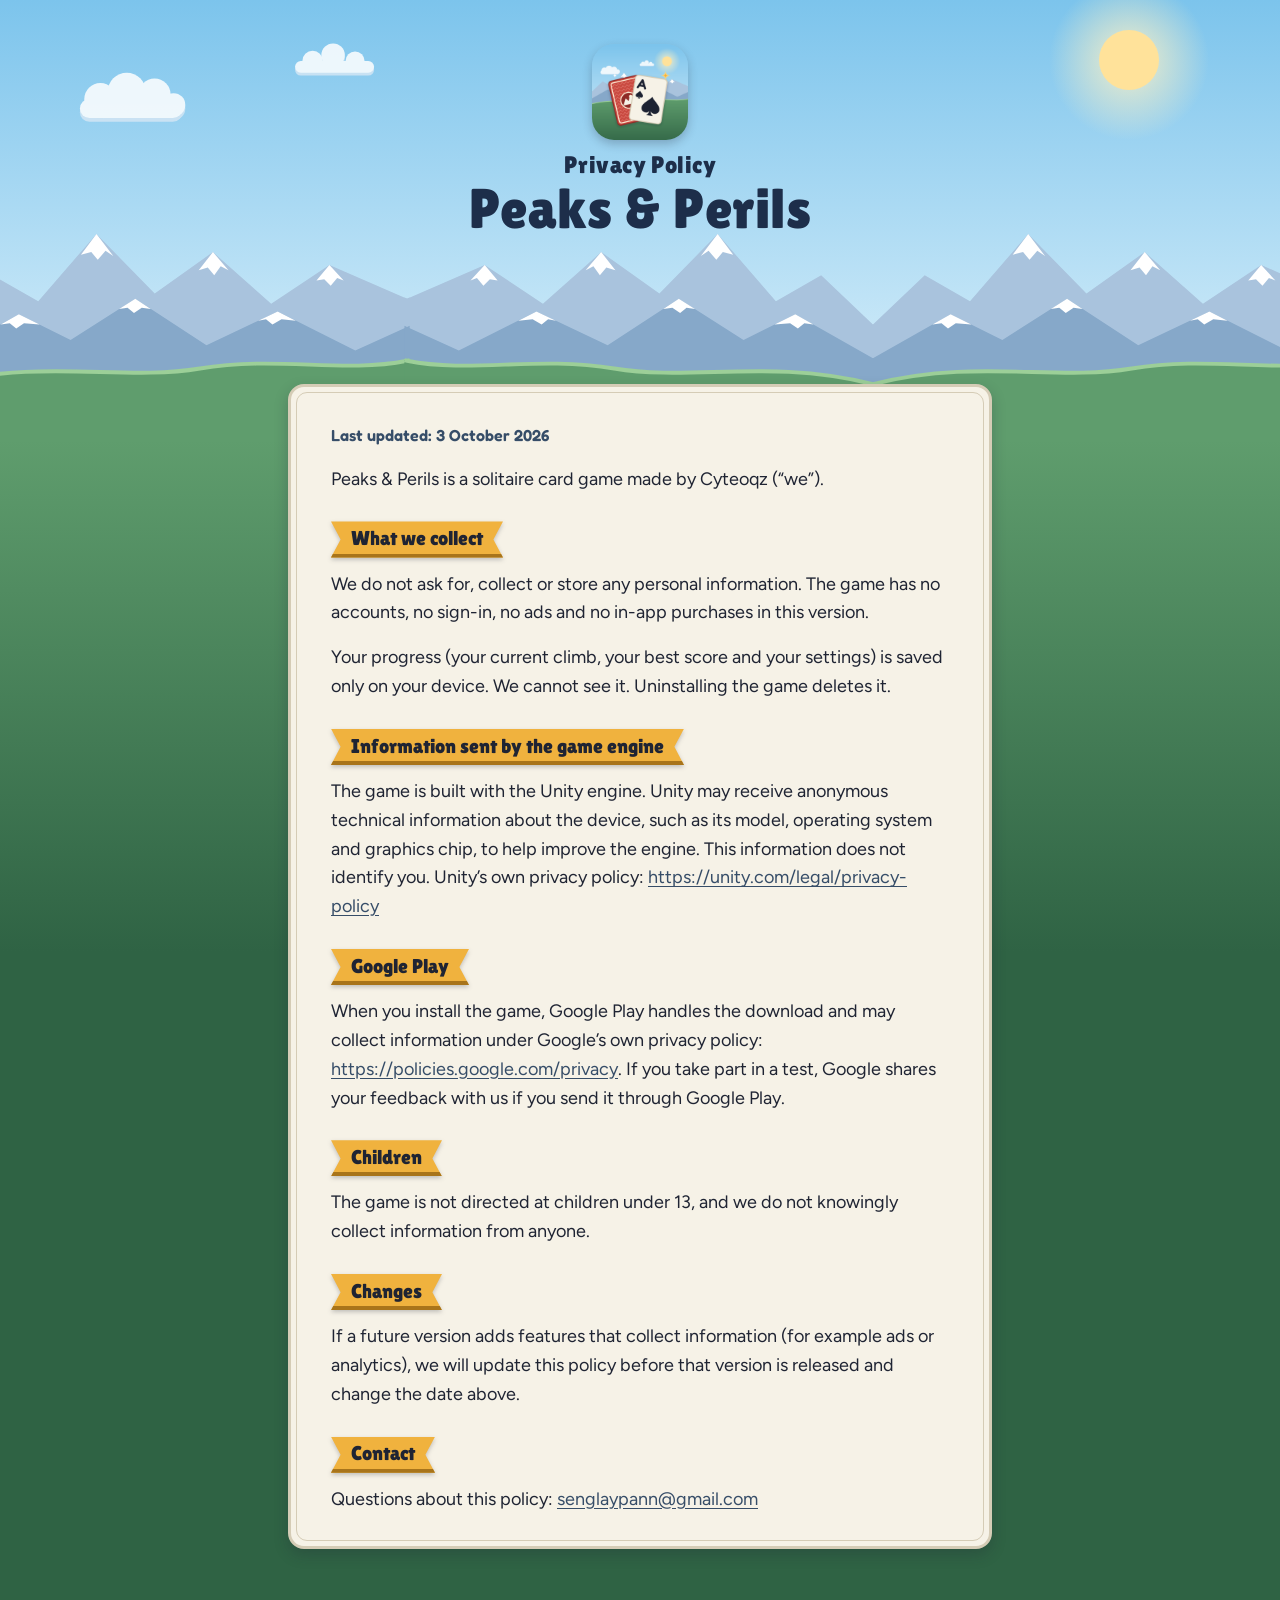
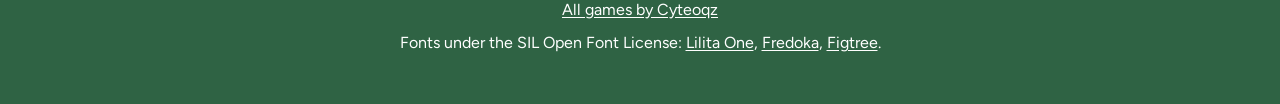
==== peaks-and-perils/index.html @ 9701f009 "Add privacy policy site with Peaks & Perils policy Plain HTML and CSS for GitHub Pages: a neutral st" ====
<!doctype html>
<html lang="en">
<head>
<meta charset="utf-8">
<meta name="viewport" content="width=device-width, initial-scale=1">
<meta http-equiv="Content-Security-Policy" content="default-src 'none'; style-src 'self'; img-src 'self'; font-src 'self'; base-uri 'none'; form-action 'none'">
<meta name="color-scheme" content="light">
<title>Privacy Policy: Peaks &amp; Perils</title>
<meta name="description" content="Privacy policy for Peaks &amp; Perils, a solitaire card game for Android.">
<link rel="icon" type="image/png" href="icon-512.png">
<link rel="stylesheet" href="style.css">
</head>
<body>

<header class="hero">
  <svg class="sun" viewBox="0 0 200 200" aria-hidden="true" focusable="false">
    <defs><radialGradient id="sunGlow" cx=".5" cy=".5" r=".5"><stop offset="0" stop-color="#fff2c4" stop-opacity=".9"/><stop offset="1" stop-color="#fff2c4" stop-opacity="0"/></radialGradient></defs>
    <circle cx="100" cy="100" r="80" fill="url(#sunGlow)"/>
    <circle cx="100" cy="100" r="30" fill="#ffe29a"/>
  </svg>

  <svg class="clouds" viewBox="30 28 205 60" aria-hidden="true" focusable="false">
    <g opacity=".85">
      <g fill="#d3e6f4" transform="translate(0 2.5)"><rect x="32" y="71" width="70" height="13" rx="6.5"/><circle cx="46" cy="71" r="11"/><circle cx="64" cy="66" r="13"/><circle cx="83" cy="68" r="11"/><circle cx="96" cy="75" r="8"/></g>
      <g fill="#fff"><rect x="32" y="71" width="70" height="13" rx="6.5"/><circle cx="46" cy="71" r="11"/><circle cx="64" cy="66" r="13"/><circle cx="83" cy="68" r="11"/><circle cx="96" cy="75" r="8"/></g>
      <g fill="#d3e6f4" transform="translate(0 2)"><rect x="179" y="45" width="54" height="8" rx="4"/><circle cx="191" cy="45" r="7"/><circle cx="205" cy="41" r="8"/><circle cx="220" cy="45" r="6.5"/></g>
      <g fill="#fff"><rect x="179" y="45" width="54" height="8" rx="4"/><circle cx="191" cy="45" r="7"/><circle cx="205" cy="41" r="8"/><circle cx="220" cy="45" r="6.5"/></g>
    </g>
  </svg>

  <svg class="scene" viewBox="0 70 1080 170" preserveAspectRatio="xMidYMax slice" aria-hidden="true" focusable="false">
    <defs>
      <g id="farRidge">
        <path d="M-2 151 L0 150 L40 112 L75 132 L120 80 L165 126 L210 94 L255 134 L300 104 L360 130 L362 129 L362 241 L-2 241Z" fill="#a9c3dd"/>
        <path d="M120 80 L108 96 L116 94 L121 100 L127 93 L133 97Z M210 94 L199 108 L206 106 L211 112 L216 105 L222 108Z M300 104 L290 116 L296 115 L301 120 L306 114 L311 116Z" fill="#fff"/>
      </g>
      <g id="nearRidge">
        <path d="M-2 177 L0 176 L60 142 L100 162 L150 130 L205 166 L260 140 L320 170 L360 152 L362 151 L362 241 L-2 241Z" fill="#86a8c9"/>
        <path d="M60 142 L46 150 L53 149 L58 153 L64 149 L76 150Z M150 130 L137.5 138 L144 137 L149 141 L155 137 L162 138Z M260 140 L245 147 L251 146 L256 150 L263 146 L274 147Z" fill="#fff"/>
      </g>
      <g id="meadow">
        <path d="M-2 196.5 L0 196 C80 176 140 194 200 184 C260 174 310 188 360 178 L362 177.5 L362 242 L-2 242Z" fill="#5f9d6d"/>
        <path d="M-2 196.5 L0 196 C80 176 140 194 200 184 C260 174 310 188 360 178 L362 177.5" fill="none" stroke="#9ccf98" stroke-width="3"/>
      </g>
    </defs>
    <use href="#farRidge"/><use href="#farRidge" transform="translate(720 0) scale(-1 1)"/><use href="#farRidge" transform="translate(720 0)"/>
    <use href="#nearRidge"/><use href="#nearRidge" transform="translate(720 0) scale(-1 1)"/><use href="#nearRidge" transform="translate(720 0)"/>
    <use href="#meadow"/><use href="#meadow" transform="translate(720 0) scale(-1 1)"/><use href="#meadow" transform="translate(720 0)"/>
  </svg>

  <div class="hero-content">
    <img class="icon" src="icon-512.png" width="96" height="96" alt="Peaks &amp; Perils game icon">
    <h1><span class="kicker">Privacy Policy</span> <span class="game">Peaks &amp; Perils</span></h1>
  </div>
</header>

<main>
  <article class="card">
    <p class="updated">Last updated: 3 October 2026</p>

    <p>Peaks &amp; Perils is a solitaire card game made by Cyteoqz (&ldquo;we&rdquo;).</p>

    <h2><span>What we collect</span></h2>
    <p>We do not ask for, collect or store any personal information. The game has no accounts, no sign-in, no ads and no
    in-app purchases in this version.</p>
    <p>Your progress (your current climb, your best score and your settings) is saved only on your device. We cannot see it.
    Uninstalling the game deletes it.</p>

    <h2><span>Information sent by the game engine</span></h2>
    <p>The game is built with the Unity engine. Unity may receive anonymous technical information about the device, such as
    its model, operating system and graphics chip, to help improve the engine. This information does not identify you.
    Unity&rsquo;s own privacy policy: <a href="https://unity.com/legal/privacy-policy">https://unity.com/legal/privacy-policy</a></p>

    <h2><span>Google Play</span></h2>
    <p>When you install the game, Google Play handles the download and may collect information under Google&rsquo;s own privacy
    policy: <a href="https://policies.google.com/privacy">https://policies.google.com/privacy</a>. If you take part in a test, Google shares your feedback with us if you
    send it through Google Play.</p>

    <h2><span>Children</span></h2>
    <p>The game is not directed at children under 13, and we do not knowingly collect information from anyone.</p>

    <h2><span>Changes</span></h2>
    <p>If a future version adds features that collect information (for example ads or analytics), we will update this policy
    before that version is released and change the date above.</p>

    <h2><span>Contact</span></h2>
    <p>Questions about this policy: <a href="mailto:senglaypann@gmail.com">senglaypann@gmail.com</a></p>
  </article>
</main>

<footer class="site-footer">
  <p><a href="../">All games by Cyteoqz</a></p>
  <p>Fonts under the SIL Open Font License: <a href="fonts/LilitaOne/OFL.txt">Lilita One</a>, <a href="fonts/Fredoka/OFL.txt">Fredoka</a>, <a href="fonts/Figtree/OFL.txt">Figtree</a>.</p>
</footer>

</body>
</html>
---- peaks-and-perils/style.css ----
/* Peaks & Perils privacy page. Colours and type from the game's style bible. */

@font-face {
  font-family: "Lilita One";
  src: url("fonts/LilitaOne/LilitaOne-Regular.ttf") format("truetype");
  font-weight: 400;
  font-display: swap;
}
@font-face {
  font-family: "Fredoka";
  src: url("fonts/Fredoka/Fredoka%5Bwdth,wght%5D.ttf") format("truetype");
  font-weight: 300 700;
  font-display: swap;
}
@font-face {
  font-family: "Figtree";
  src: url("fonts/Figtree/Figtree%5Bwght%5D.ttf") format("truetype");
  font-weight: 300 900;
  font-display: swap;
}

:root {
  --sky-top: #7cc4ec;
  --sky-bottom: #dff2fb;
  --meadow-top: #5f9d6d;
  --meadow-bottom: #2f6344;
  --card: #f6f2e7;
  --card-edge: #d5ccb6;
  --ink: #1f2433;
  --hud: #1d2e4a;
  --label: #364d68;
  --gold: #f0b23e;
  --gold-dark: #a8741a;
  --shadow: rgb(31 36 51 / 25%);
  --scene-h: 170px;
}

* { box-sizing: border-box; }

html { -webkit-text-size-adjust: 100%; text-size-adjust: 100%; }

body {
  margin: 0;
  background: var(--meadow-bottom);
  color: var(--ink);
  font-family: "Figtree", system-ui, sans-serif;
  font-size: 1.0625rem; /* 17px */
  line-height: 1.6;
}

/* Header: sky, sun, clouds, ridges and the meadow's edge */
.hero {
  position: relative;
  overflow: hidden;
  background: linear-gradient(var(--sky-top), var(--sky-bottom));
  padding: 2rem 1rem calc(var(--scene-h) - 20px);
  text-align: center;
}
.hero svg { position: absolute; pointer-events: none; }
.sun { top: -50px; right: -40px; width: 200px; height: 200px; }
.clouds { top: 36px; left: -24px; width: 230px; height: 67px; }
.scene { left: 0; bottom: -1px; width: 100%; height: var(--scene-h); }

.hero-content { position: relative; }

.icon {
  display: block;
  width: 96px;
  height: 96px;
  margin: 0 auto 0.75rem;
  border-radius: 22px;
  box-shadow: 0 4px 10px var(--shadow);
}

h1 {
  margin: 0;
  font-family: "Lilita One", "Fredoka", system-ui, sans-serif;
  font-weight: 400;
  color: var(--hud);
  line-height: 1.1;
}
h1 .kicker { display: block; font-size: 1.5rem; letter-spacing: 0.02em; }
h1 .game { display: block; font-size: clamp(2.5rem, 9vw, 3.5rem); letter-spacing: 0.01em; }

/* The policy on a cream card over the meadow */
main {
  display: flow-root; /* keeps the card's negative margin inside main */
  background: linear-gradient(var(--meadow-top), var(--meadow-bottom) 32rem);
  padding: 0 1rem 2rem;
}

.card {
  position: relative;
  max-width: 44rem;
  margin: -40px auto 0;
  padding: 1.75rem 1.25rem 1.5rem;
  background: var(--card);
  border: 3px solid var(--card-edge);
  border-radius: 16px;
  box-shadow: 0 6px 14px var(--shadow);
}
/* The thin inner trim of a card panel */
.card::before {
  content: "";
  position: absolute;
  inset: 5px;
  border: 1.5px solid var(--card-edge);
  border-radius: 11px;
  pointer-events: none;
}

.card p { margin: 0 0 1rem; }
.card > :last-child { margin-bottom: 0; }

.updated {
  font-family: "Fredoka", system-ui, sans-serif;
  font-weight: 600;
  color: var(--label);
  font-size: 1rem;
}

/* Section headings on a small gold ribbon */
h2 {
  margin: 1.75rem 0 0.75rem;
  font-family: "Lilita One", "Fredoka", system-ui, sans-serif;
  font-weight: 400;
  font-size: 1.25rem;
  line-height: 1.25;
  filter: drop-shadow(0 2px 2px var(--shadow));
}
h2 span {
  display: inline-block;
  padding: 0.3rem 1.25rem 0.4rem;
  background: var(--gold);
  color: var(--ink);
  box-shadow: inset 0 -4px 0 var(--gold-dark);
  clip-path: polygon(0 0, 100% 0, calc(100% - 0.6rem) 50%, 100% 100%, 0 100%, 0.6rem 50%);
}

a { color: var(--label); text-decoration: underline; text-underline-offset: 0.15em; overflow-wrap: anywhere; }
a:hover { text-decoration-thickness: 2px; }
a:focus-visible { outline: 3px solid var(--hud); outline-offset: 2px; border-radius: 2px; }

/* Footer on the dark end of the meadow: white text */
.site-footer {
  padding: 0 1rem 2.5rem;
  text-align: center;
  color: #fff;
  font-size: 1rem;
}
.site-footer p { margin: 0 0 0.5rem; }
.site-footer a { color: #fff; }
.site-footer a:focus-visible { outline-color: #fff; }

@media (min-width: 40rem) {
  :root { --scene-h: 220px; }
  body { font-size: 1.125rem; } /* 18px */
  .hero { padding-top: 2.75rem; }
  .sun { top: -40px; right: 4%; }
  .clouds { left: 6%; width: 300px; height: 88px; }
  .card { padding: 2.25rem 2.5rem 2rem; margin-top: -56px; }
  main { padding-bottom: 3rem; }
}
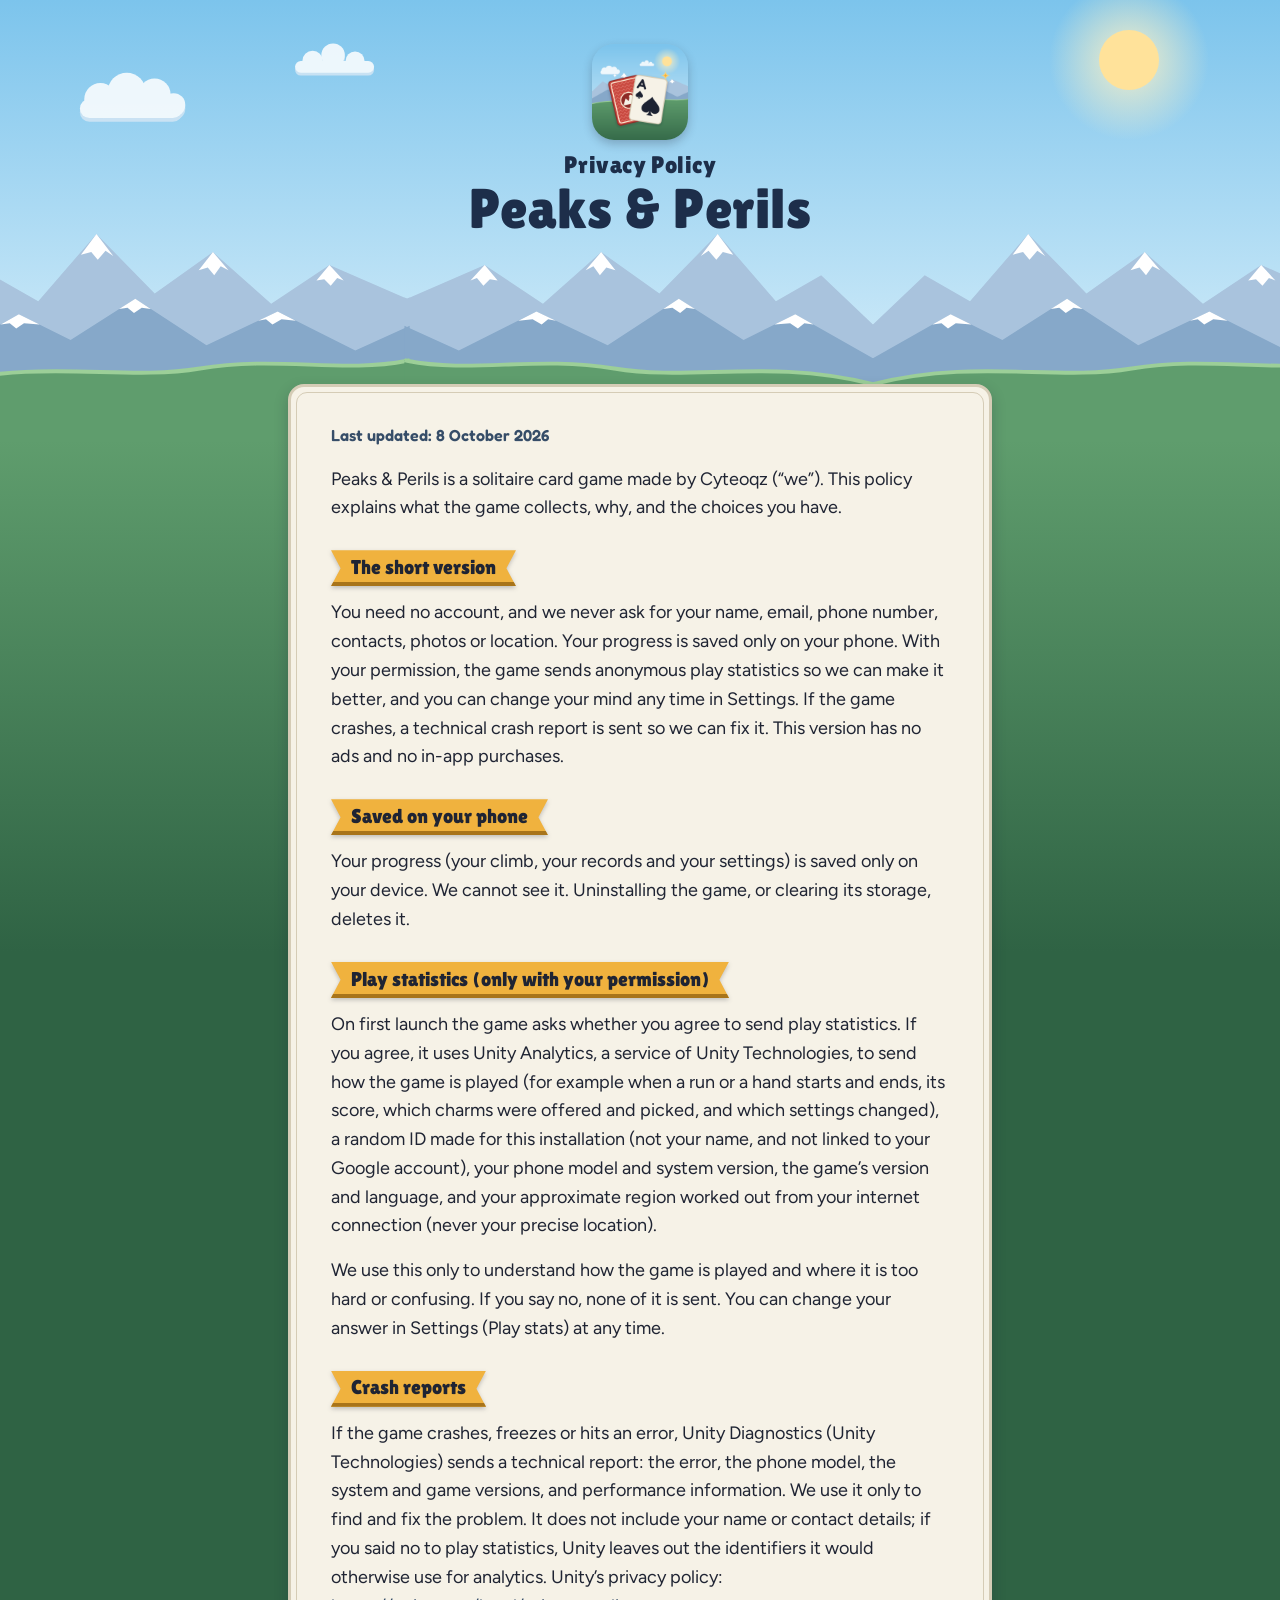
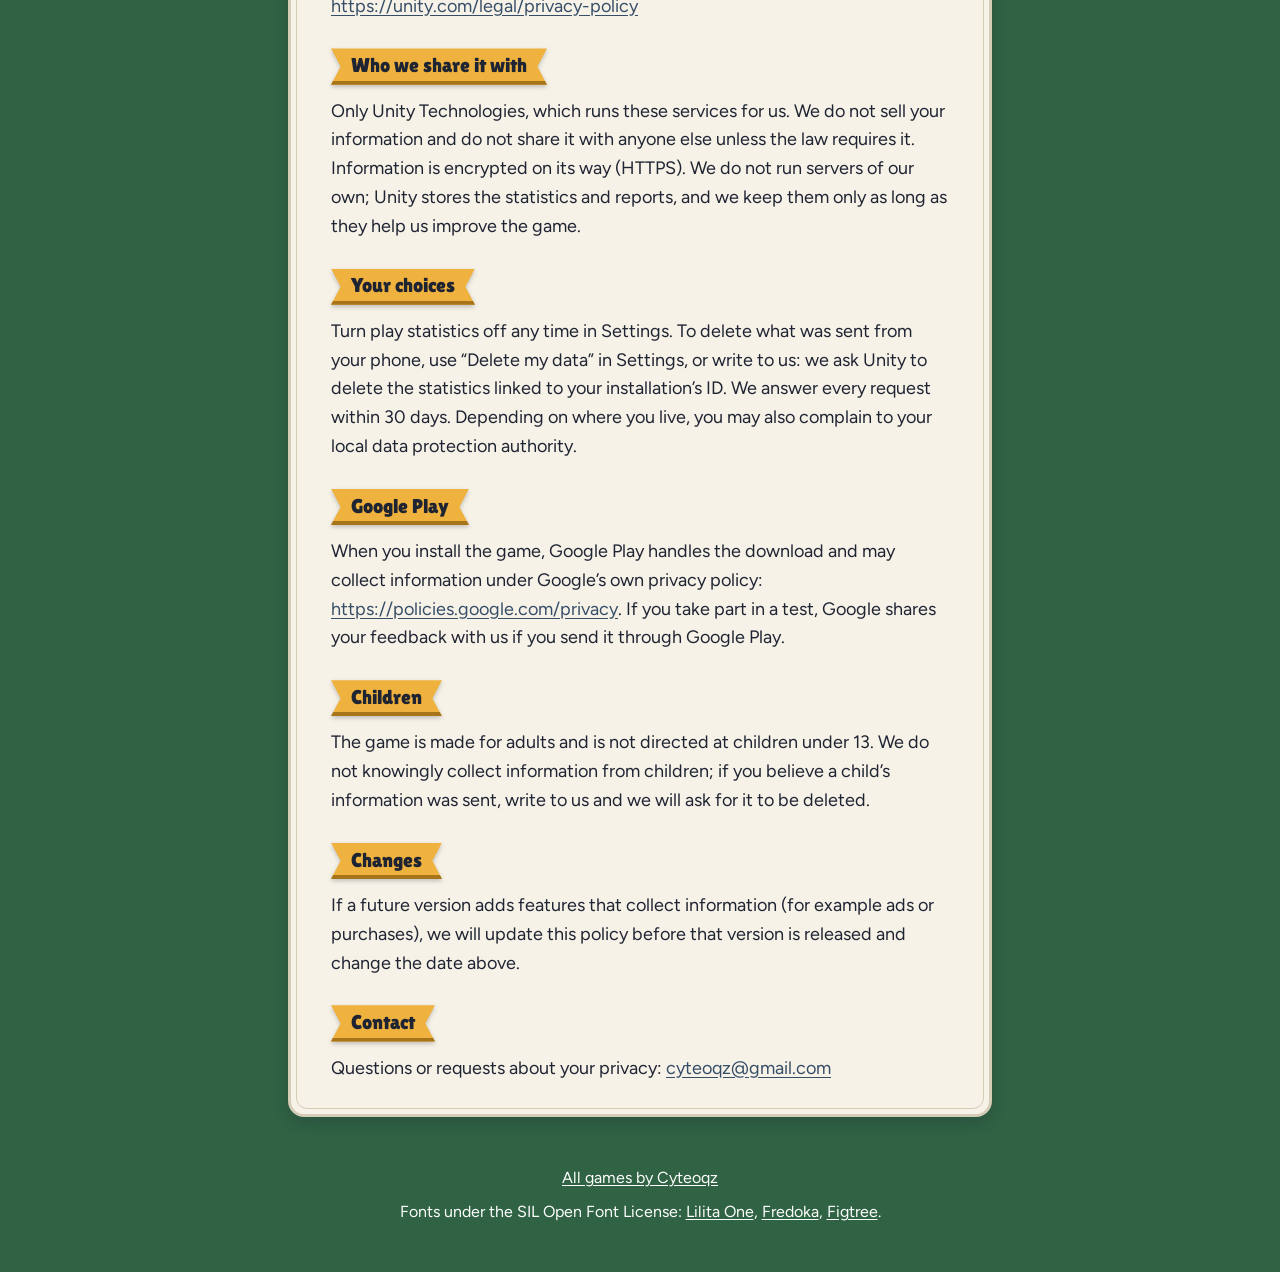
==== commit 4f56282d: "Peaks & Perils: play statistics and crash reports For the first build with Unity Analytics (T-007): " ====
--- a/peaks-and-perils/index.html
+++ b/peaks-and-perils/index.html
@@ -56,20 +56,47 @@
 
 <main>
   <article class="card">
-    <p class="updated">Last updated: 3 October 2026</p>
+    <p class="updated">Last updated: 8 October 2026</p>
 
-    <p>Peaks &amp; Perils is a solitaire card game made by Cyteoqz (&ldquo;we&rdquo;).</p>
+    <p>Peaks &amp; Perils is a solitaire card game made by Cyteoqz (&ldquo;we&rdquo;). This policy explains what the game
+    collects, why, and the choices you have.</p>
 
-    <h2><span>What we collect</span></h2>
-    <p>We do not ask for, collect or store any personal information. The game has no accounts, no sign-in, no ads and no
-    in-app purchases in this version.</p>
-    <p>Your progress (your current climb, your best score and your settings) is saved only on your device. We cannot see it.
-    Uninstalling the game deletes it.</p>
+    <h2><span>The short version</span></h2>
+    <p>You need no account, and we never ask for your name, email, phone number, contacts, photos or location. Your
+    progress is saved only on your phone. With your permission, the game sends anonymous play statistics so we can make
+    it better, and you can change your mind any time in Settings. If the game crashes, a technical crash report is sent so
+    we can fix it. This version has no ads and no in-app purchases.</p>
 
-    <h2><span>Information sent by the game engine</span></h2>
-    <p>The game is built with the Unity engine. Unity may receive anonymous technical information about the device, such as
-    its model, operating system and graphics chip, to help improve the engine. This information does not identify you.
-    Unity&rsquo;s own privacy policy: <a href="https://unity.com/legal/privacy-policy">https://unity.com/legal/privacy-policy</a></p>
+    <h2><span>Saved on your phone</span></h2>
+    <p>Your progress (your climb, your records and your settings) is saved only on your device. We cannot see it.
+    Uninstalling the game, or clearing its storage, deletes it.</p>
+
+    <h2><span>Play statistics (only with your permission)</span></h2>
+    <p>On first launch the game asks whether you agree to send play statistics. If you agree, it uses Unity Analytics, a
+    service of Unity Technologies, to send how the game is played (for example when a run or a hand starts and ends, its
+    score, which charms were offered and picked, and which settings changed), a random ID made for this installation (not
+    your name, and not linked to your Google account), your phone model and system version, the game&rsquo;s version and
+    language, and your approximate region worked out from your internet connection (never your precise location).</p>
+    <p>We use this only to understand how the game is played and where it is too hard or confusing. If you say no, none of
+    it is sent. You can change your answer in Settings (Play stats) at any time.</p>
+
+    <h2><span>Crash reports</span></h2>
+    <p>If the game crashes, freezes or hits an error, Unity Diagnostics (Unity Technologies) sends a technical report: the
+    error, the phone model, the system and game versions, and performance information. We use it only to find and fix the
+    problem. It does not include your name or contact details; if you said no to play statistics, Unity leaves out the
+    identifiers it would otherwise use for analytics. Unity&rsquo;s privacy policy:
+    <a href="https://unity.com/legal/privacy-policy">https://unity.com/legal/privacy-policy</a></p>
+
+    <h2><span>Who we share it with</span></h2>
+    <p>Only Unity Technologies, which runs these services for us. We do not sell your information and do not share it with
+    anyone else unless the law requires it. Information is encrypted on its way (HTTPS). We do not run servers of our own;
+    Unity stores the statistics and reports, and we keep them only as long as they help us improve the game.</p>
+
+    <h2><span>Your choices</span></h2>
+    <p>Turn play statistics off any time in Settings. To delete what was sent from your phone, use &ldquo;Delete my
+    data&rdquo; in Settings, or write to us: we ask Unity to delete the statistics linked to your installation&rsquo;s ID.
+    We answer every request within 30 days. Depending on where you live, you may also complain to your local data
+    protection authority.</p>
 
     <h2><span>Google Play</span></h2>
     <p>When you install the game, Google Play handles the download and may collect information under Google&rsquo;s own privacy
@@ -77,14 +104,15 @@
     send it through Google Play.</p>
 
     <h2><span>Children</span></h2>
-    <p>The game is not directed at children under 13, and we do not knowingly collect information from anyone.</p>
+    <p>The game is made for adults and is not directed at children under 13. We do not knowingly collect information from
+    children; if you believe a child&rsquo;s information was sent, write to us and we will ask for it to be deleted.</p>
 
     <h2><span>Changes</span></h2>
-    <p>If a future version adds features that collect information (for example ads or analytics), we will update this policy
-    before that version is released and change the date above.</p>
+    <p>If a future version adds features that collect information (for example ads or purchases), we will update this
+    policy before that version is released and change the date above.</p>
 
     <h2><span>Contact</span></h2>
-    <p>Questions about this policy: <a href="mailto:senglaypann@gmail.com">senglaypann@gmail.com</a></p>
+    <p>Questions or requests about your privacy: <a href="mailto:cyteoqz@gmail.com">cyteoqz@gmail.com</a></p>
   </article>
 </main>
 
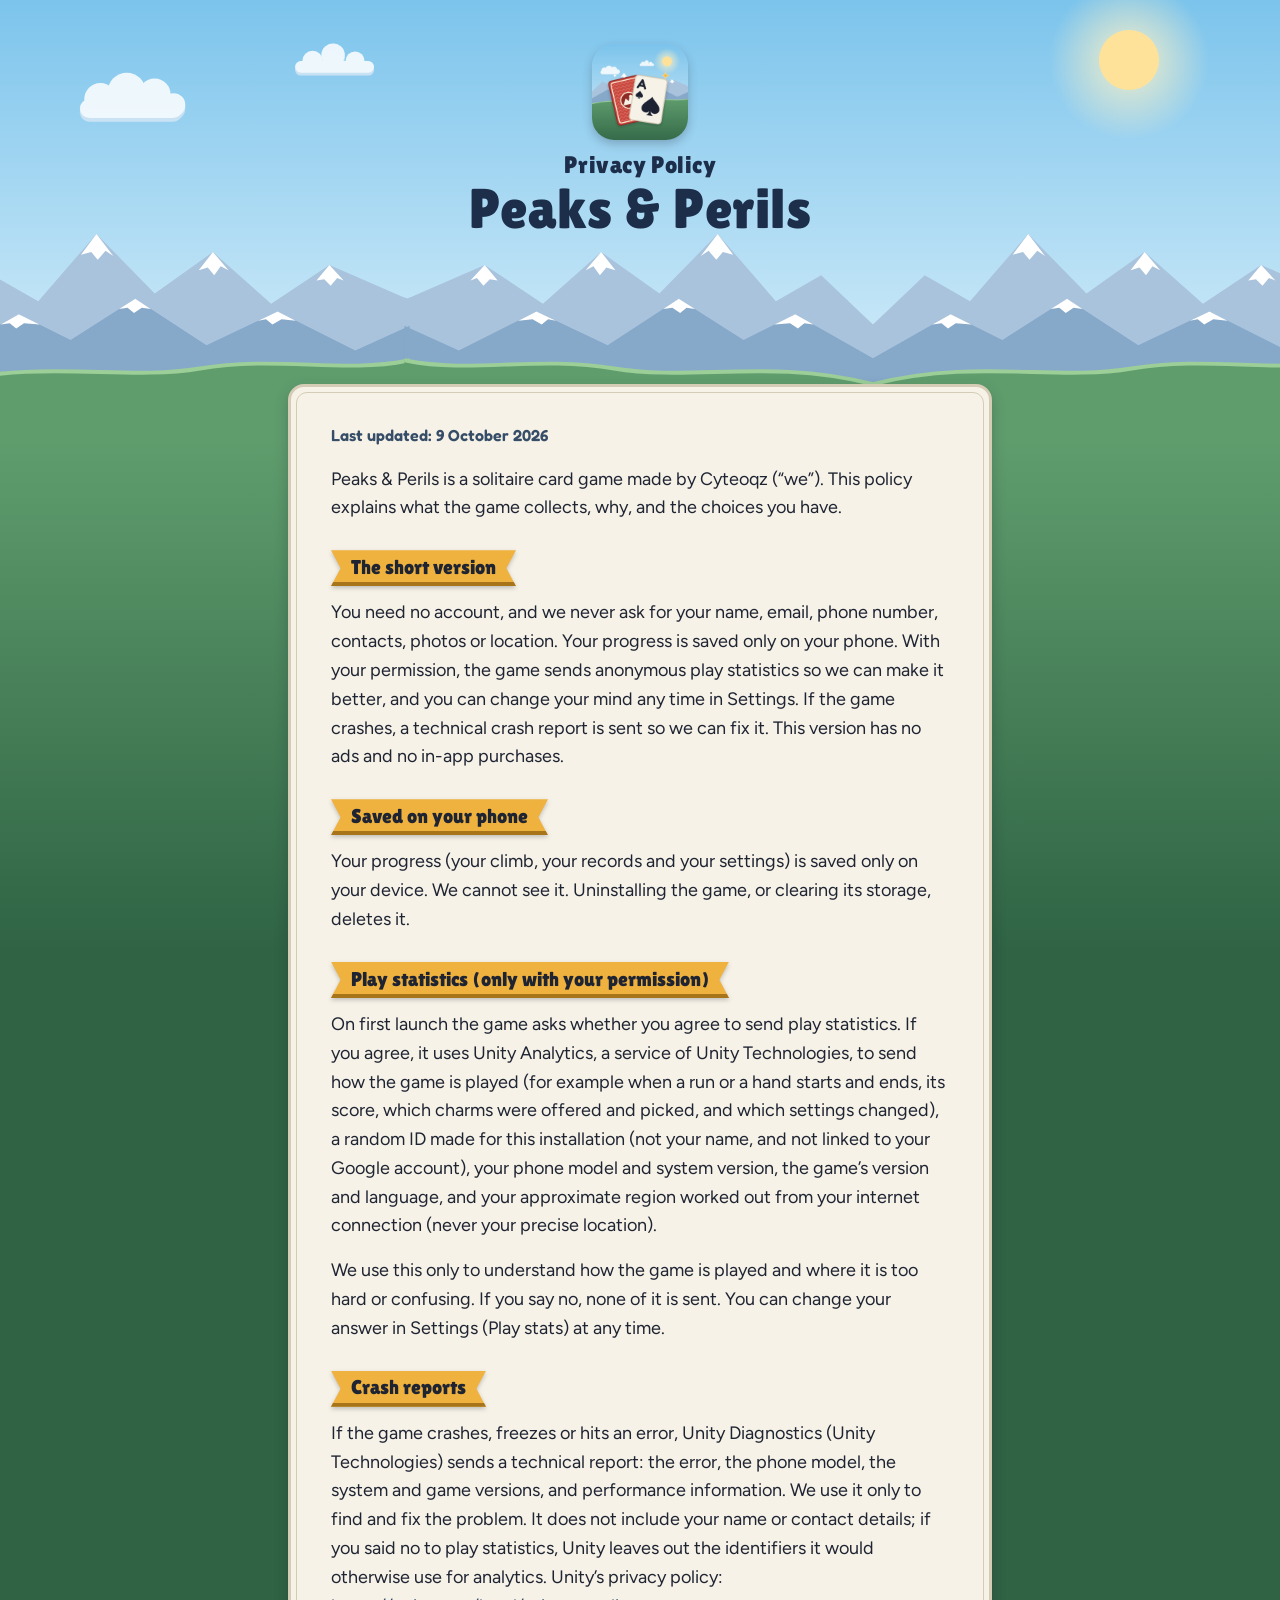
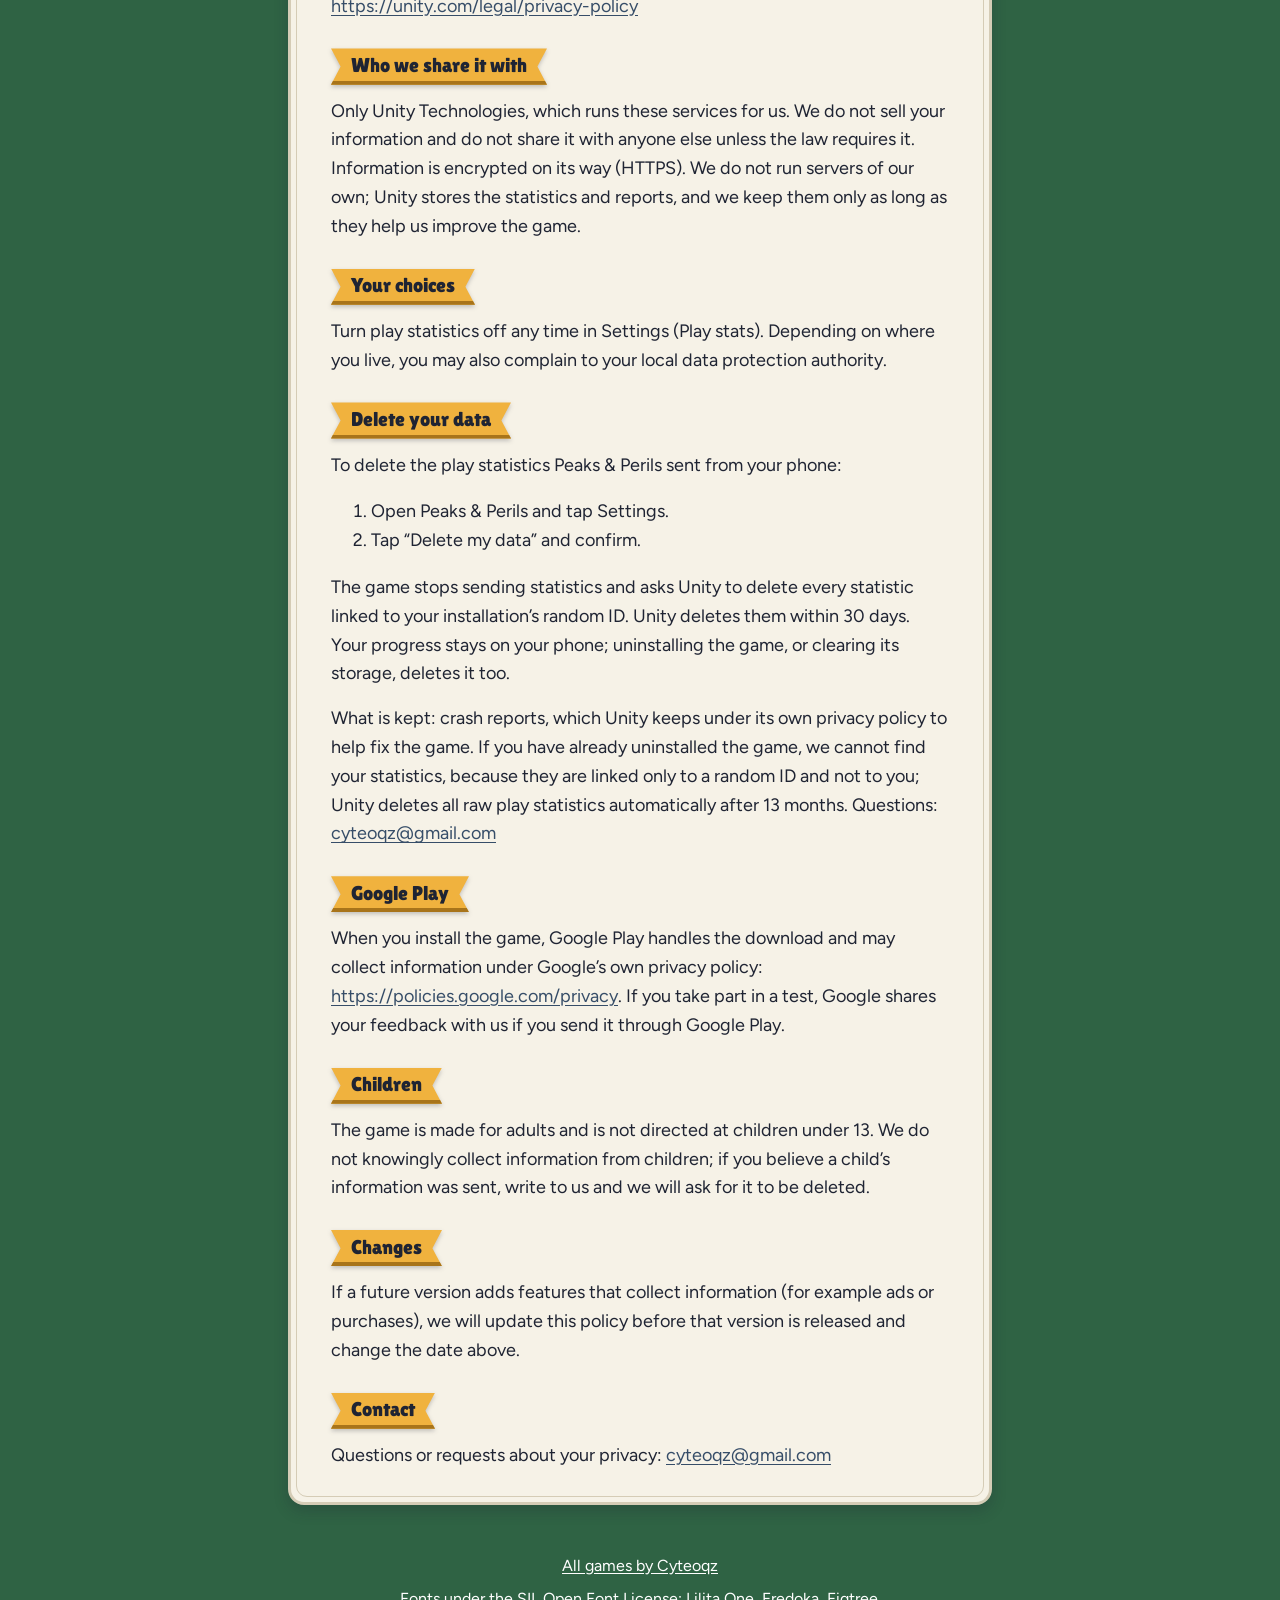
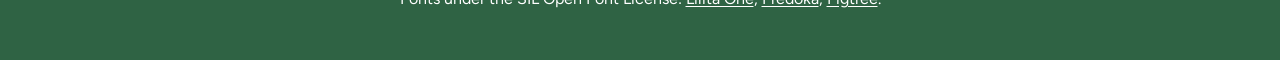
==== commit 8bede541: "Peaks & Perils: a Delete your data section for Google Play Play Console's data safety form asks for " ====
--- a/peaks-and-perils/index.html
+++ b/peaks-and-perils/index.html
@@ -56,7 +56,7 @@
 
 <main>
   <article class="card">
-    <p class="updated">Last updated: 8 October 2026</p>
+    <p class="updated">Last updated: 9 October 2026</p>
 
     <p>Peaks &amp; Perils is a solitaire card game made by Cyteoqz (&ldquo;we&rdquo;). This policy explains what the game
     collects, why, and the choices you have.</p>
@@ -93,10 +93,22 @@
     Unity stores the statistics and reports, and we keep them only as long as they help us improve the game.</p>
 
     <h2><span>Your choices</span></h2>
-    <p>Turn play statistics off any time in Settings. To delete what was sent from your phone, use &ldquo;Delete my
-    data&rdquo; in Settings, or write to us: we ask Unity to delete the statistics linked to your installation&rsquo;s ID.
-    We answer every request within 30 days. Depending on where you live, you may also complain to your local data
-    protection authority.</p>
+    <p>Turn play statistics off any time in Settings (Play stats). Depending on where you live, you may also complain to
+    your local data protection authority.</p>
+
+    <h2 id="delete-data"><span>Delete your data</span></h2>
+    <p>To delete the play statistics Peaks &amp; Perils sent from your phone:</p>
+    <ol>
+      <li>Open Peaks &amp; Perils and tap Settings.</li>
+      <li>Tap &ldquo;Delete my data&rdquo; and confirm.</li>
+    </ol>
+    <p>The game stops sending statistics and asks Unity to delete every statistic linked to your installation&rsquo;s
+    random ID. Unity deletes them within 30 days. Your progress stays on your phone; uninstalling the game, or clearing its
+    storage, deletes it too.</p>
+    <p>What is kept: crash reports, which Unity keeps under its own privacy policy to help fix the game. If you have
+    already uninstalled the game, we cannot find your statistics, because they are linked only to a random ID and not to
+    you; Unity deletes all raw play statistics automatically after 13 months. Questions:
+    <a href="mailto:cyteoqz@gmail.com">cyteoqz@gmail.com</a></p>
 
     <h2><span>Google Play</span></h2>
     <p>When you install the game, Google Play handles the download and may collect information under Google&rsquo;s own privacy
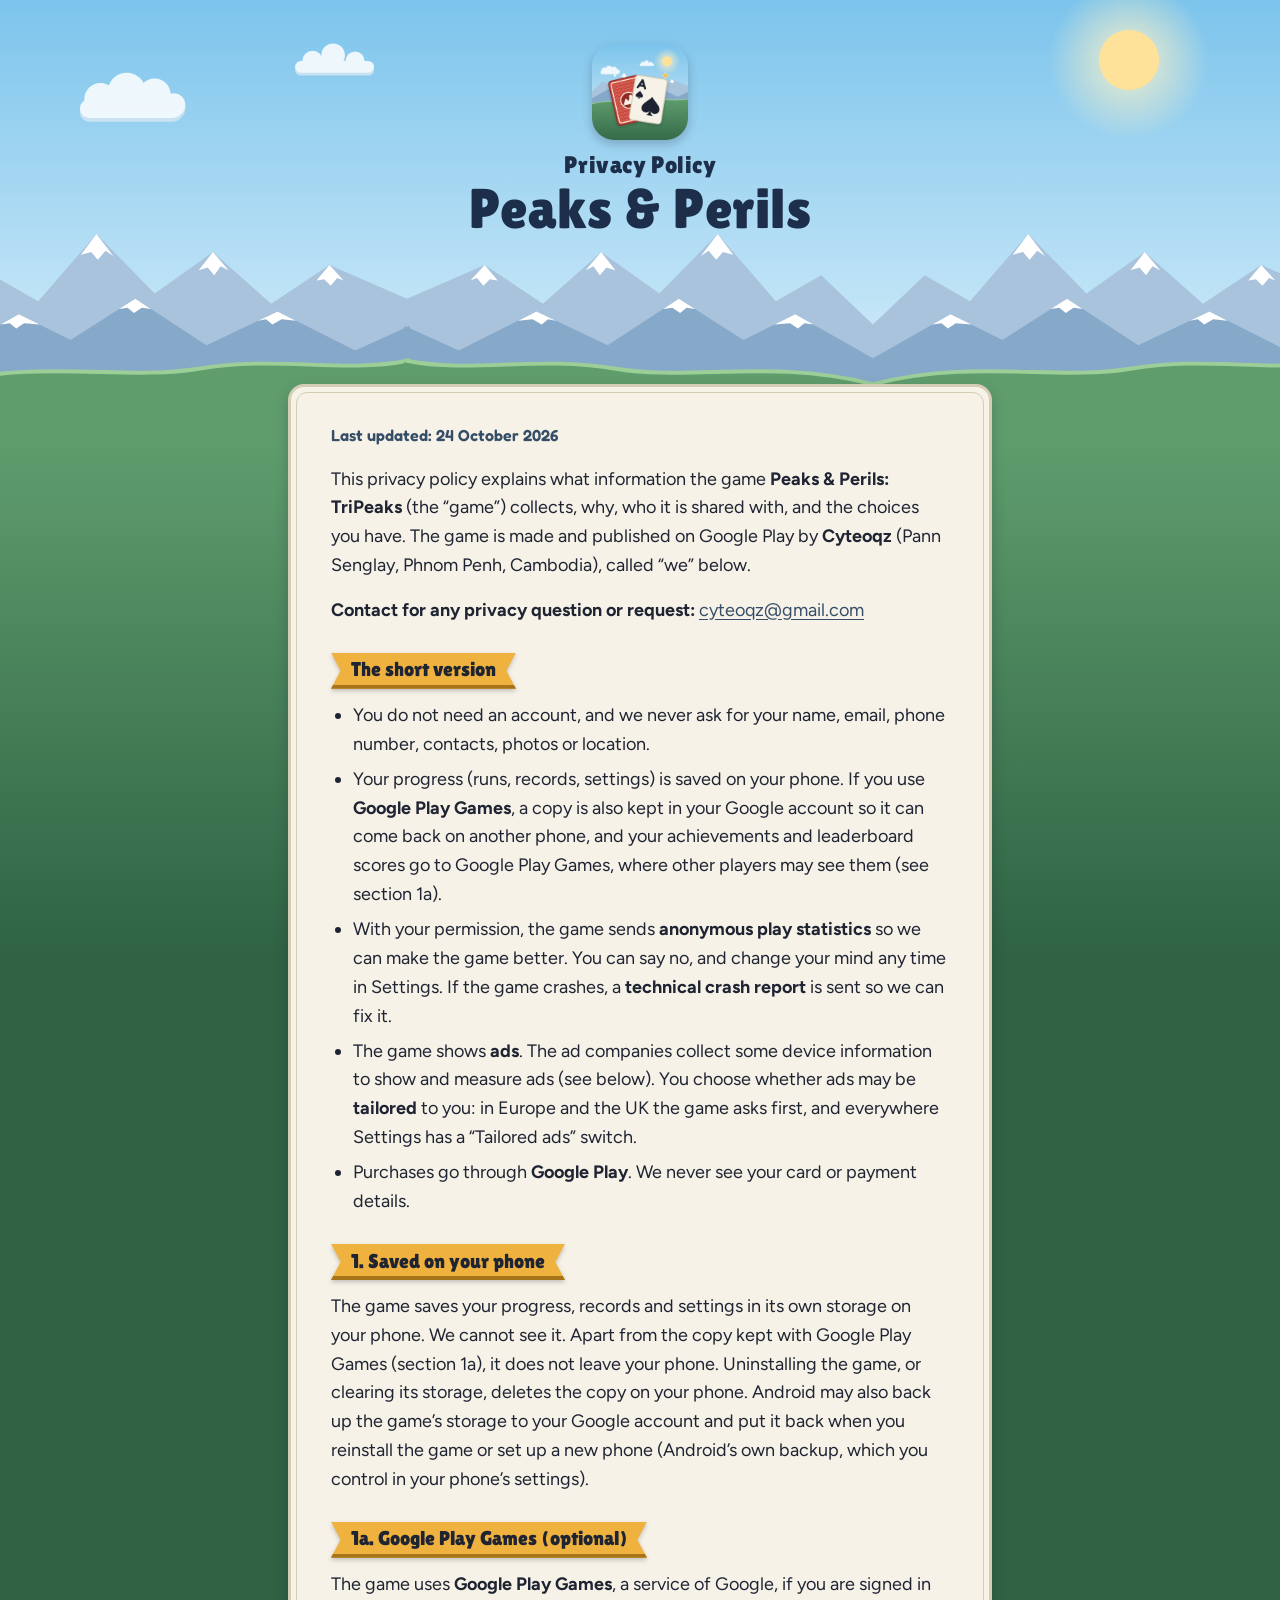
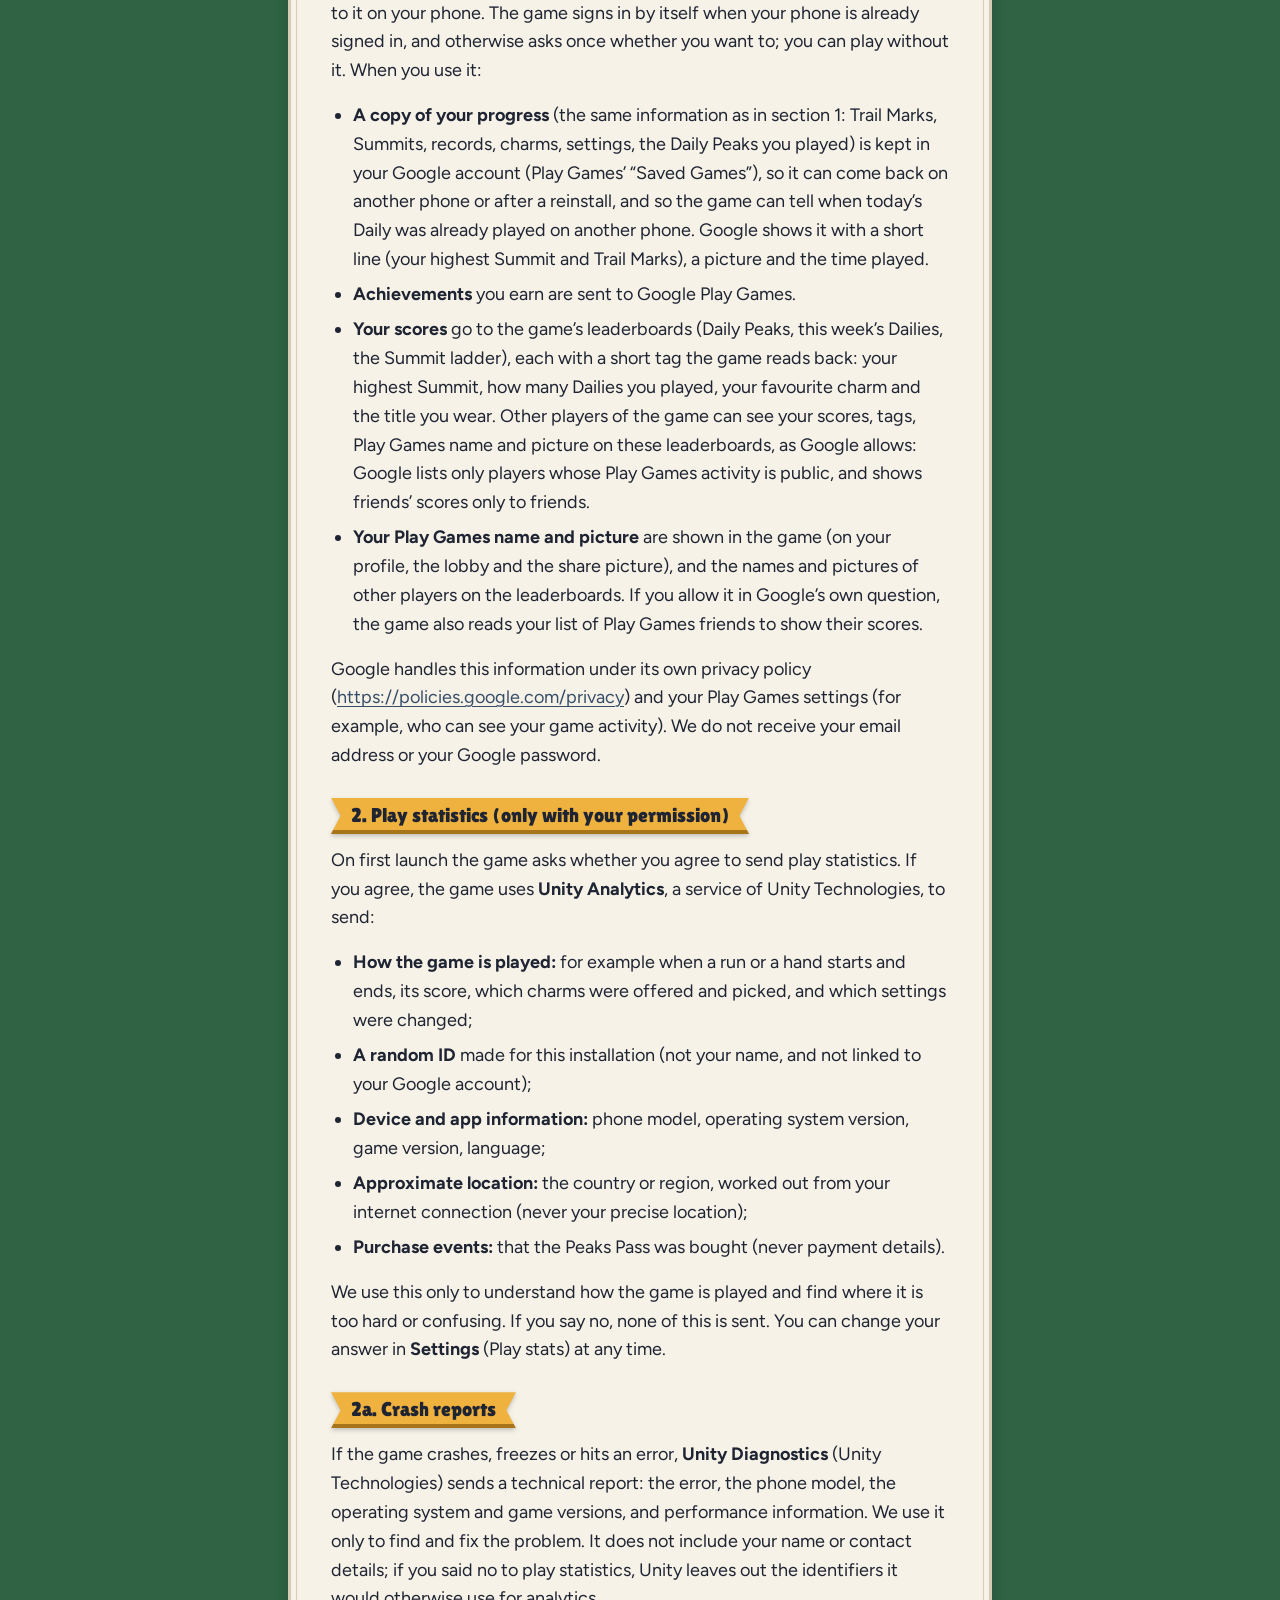
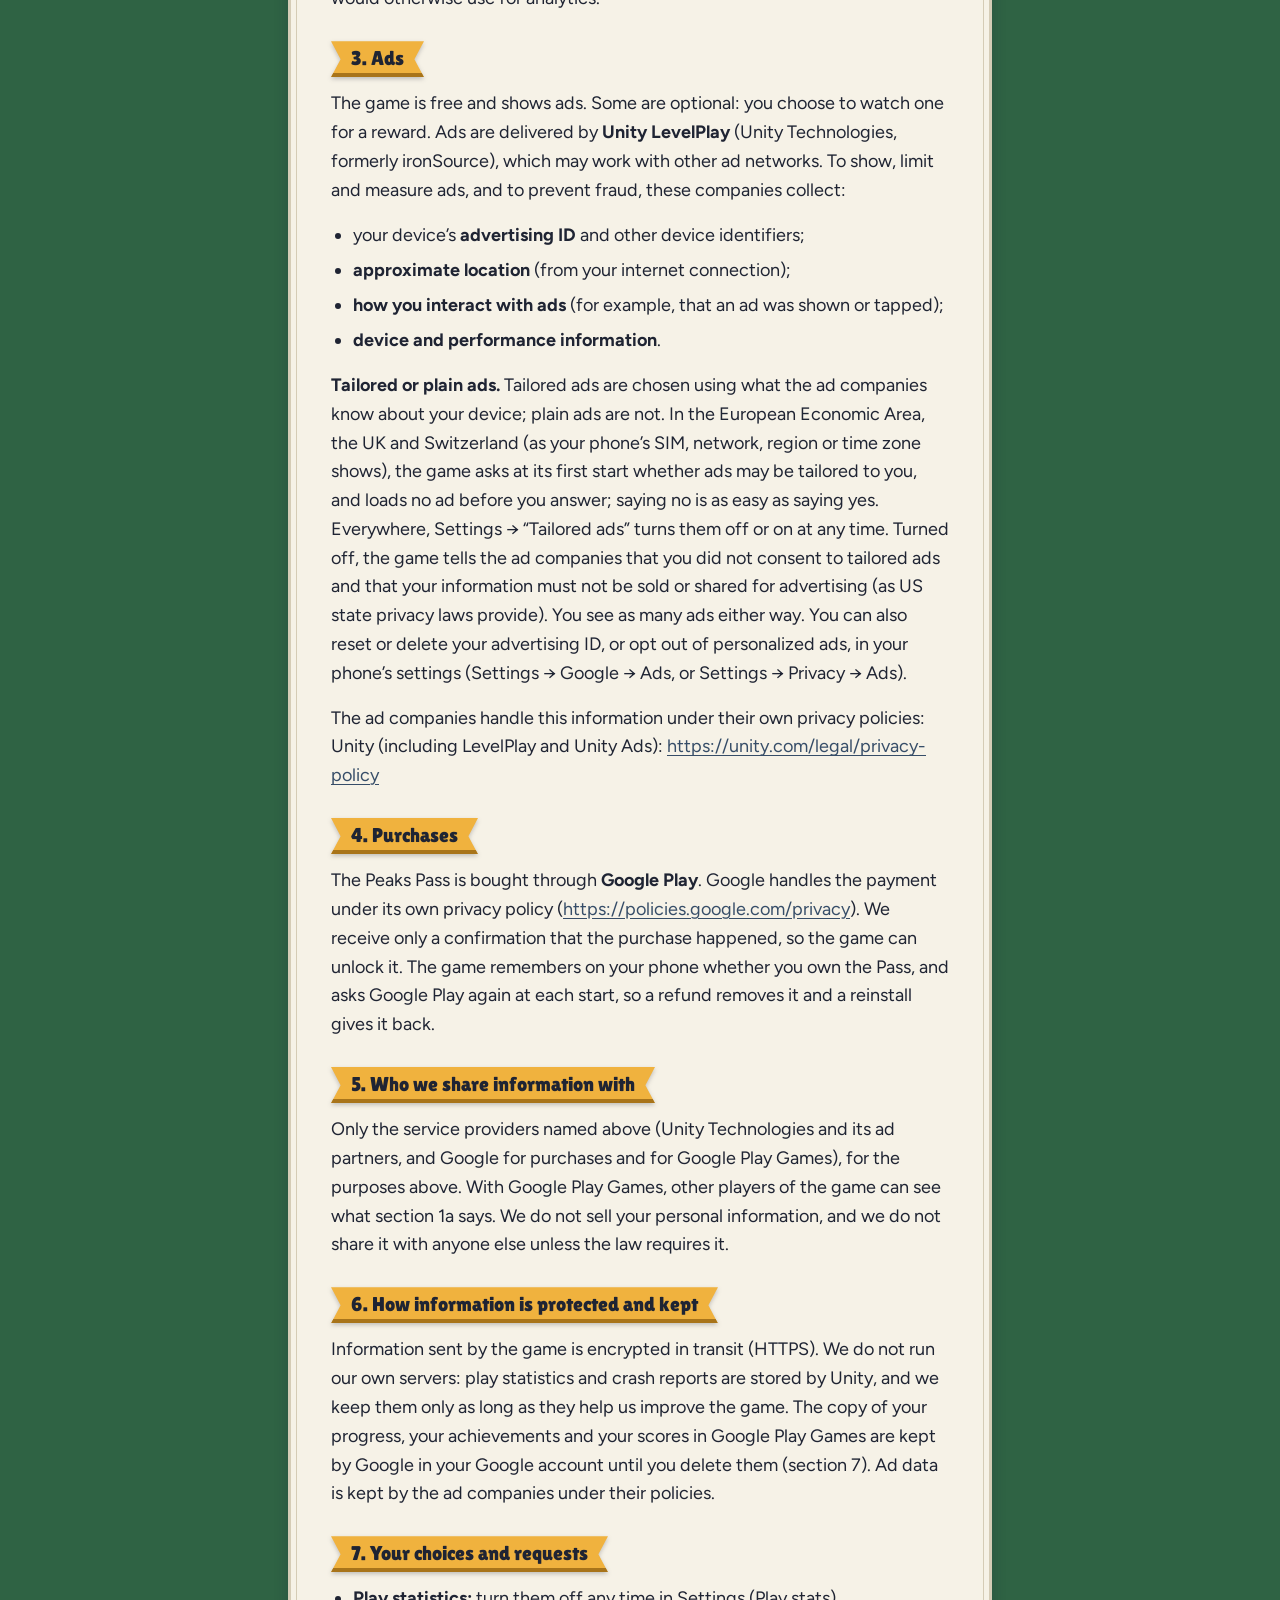
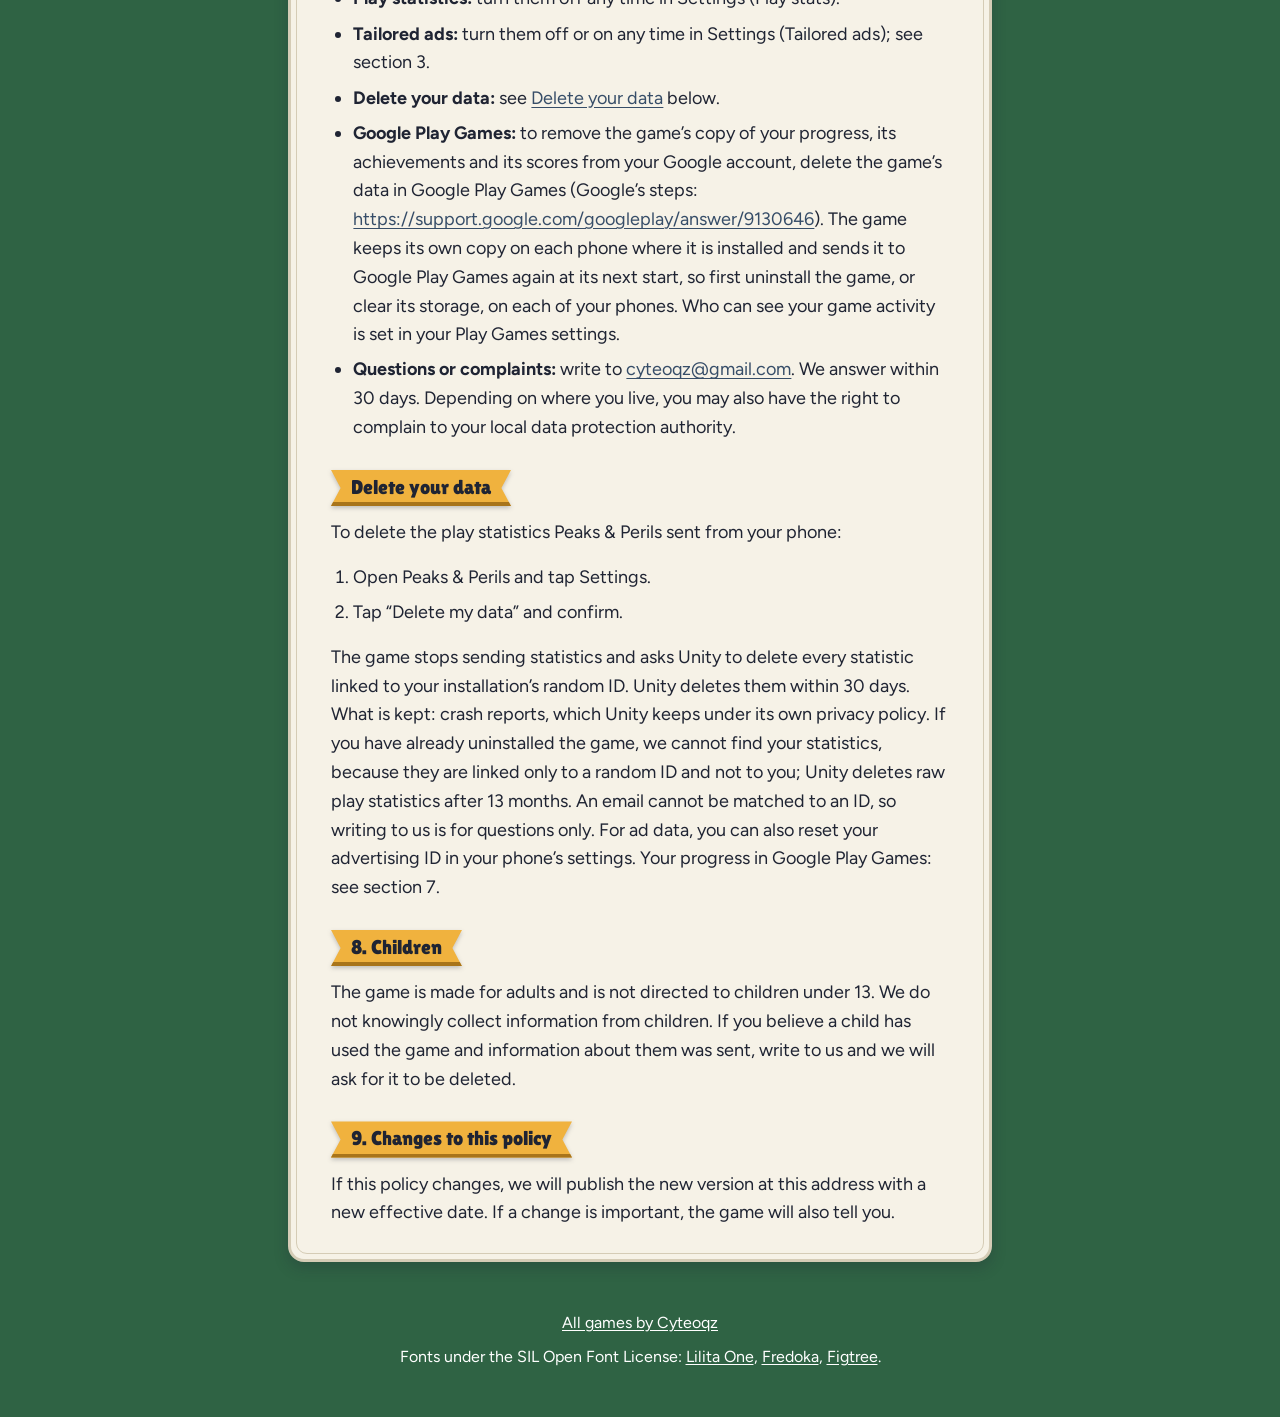
==== commit 44a3196d: "Peaks & Perils: the next version (Play Games, ads, the Pass) The whole next version of the policy: t" ====
--- a/peaks-and-perils/index.html
+++ b/peaks-and-perils/index.html
@@ -56,45 +56,134 @@
 
 <main>
   <article class="card">
-    <p class="updated">Last updated: 9 October 2026</p>
-
-    <p>Peaks &amp; Perils is a solitaire card game made by Cyteoqz (&ldquo;we&rdquo;). This policy explains what the game
-    collects, why, and the choices you have.</p>
+    <p class="updated">Last updated: 24 October 2026</p>
+
+    <p>This privacy policy explains what information the game <strong>Peaks &amp; Perils: TriPeaks</strong> (the
+    &ldquo;game&rdquo;) collects, why, who it is shared with, and the choices you have. The game is made and published on
+    Google Play by <strong>Cyteoqz</strong> (Pann Senglay, Phnom Penh, Cambodia), called &ldquo;we&rdquo; below.</p>
+    <p><strong>Contact for any privacy question or request:</strong> <a href="mailto:cyteoqz@gmail.com">cyteoqz@gmail.com</a></p>
 
     <h2><span>The short version</span></h2>
-    <p>You need no account, and we never ask for your name, email, phone number, contacts, photos or location. Your
-    progress is saved only on your phone. With your permission, the game sends anonymous play statistics so we can make
-    it better, and you can change your mind any time in Settings. If the game crashes, a technical crash report is sent so
-    we can fix it. This version has no ads and no in-app purchases.</p>
-
-    <h2><span>Saved on your phone</span></h2>
-    <p>Your progress (your climb, your records and your settings) is saved only on your device. We cannot see it.
-    Uninstalling the game, or clearing its storage, deletes it.</p>
-
-    <h2><span>Play statistics (only with your permission)</span></h2>
-    <p>On first launch the game asks whether you agree to send play statistics. If you agree, it uses Unity Analytics, a
-    service of Unity Technologies, to send how the game is played (for example when a run or a hand starts and ends, its
-    score, which charms were offered and picked, and which settings changed), a random ID made for this installation (not
-    your name, and not linked to your Google account), your phone model and system version, the game&rsquo;s version and
-    language, and your approximate region worked out from your internet connection (never your precise location).</p>
-    <p>We use this only to understand how the game is played and where it is too hard or confusing. If you say no, none of
-    it is sent. You can change your answer in Settings (Play stats) at any time.</p>
-
-    <h2><span>Crash reports</span></h2>
-    <p>If the game crashes, freezes or hits an error, Unity Diagnostics (Unity Technologies) sends a technical report: the
-    error, the phone model, the system and game versions, and performance information. We use it only to find and fix the
-    problem. It does not include your name or contact details; if you said no to play statistics, Unity leaves out the
-    identifiers it would otherwise use for analytics. Unity&rsquo;s privacy policy:
-    <a href="https://unity.com/legal/privacy-policy">https://unity.com/legal/privacy-policy</a></p>
-
-    <h2><span>Who we share it with</span></h2>
-    <p>Only Unity Technologies, which runs these services for us. We do not sell your information and do not share it with
-    anyone else unless the law requires it. Information is encrypted on its way (HTTPS). We do not run servers of our own;
-    Unity stores the statistics and reports, and we keep them only as long as they help us improve the game.</p>
-
-    <h2><span>Your choices</span></h2>
-    <p>Turn play statistics off any time in Settings (Play stats). Depending on where you live, you may also complain to
-    your local data protection authority.</p>
+    <ul>
+      <li>You do not need an account, and we never ask for your name, email, phone number, contacts, photos or location.</li>
+      <li>Your progress (runs, records, settings) is saved on your phone. If you use <strong>Google Play Games</strong>, a
+      copy is also kept in your Google account so it can come back on another phone, and your achievements and leaderboard
+      scores go to Google Play Games, where other players may see them (see section 1a).</li>
+      <li>With your permission, the game sends <strong>anonymous play statistics</strong> so we can make the game better.
+      You can say no, and change your mind any time in Settings. If the game crashes, a <strong>technical crash
+      report</strong> is sent so we can fix it.</li>
+      <li>The game shows <strong>ads</strong>. The ad companies collect some device information to show and measure ads
+      (see below). You choose whether ads may be <strong>tailored</strong> to you: in Europe and the UK the game asks first,
+      and everywhere Settings has a &ldquo;Tailored ads&rdquo; switch.</li>
+      <li>Purchases go through <strong>Google Play</strong>. We never see your card or payment details.</li>
+    </ul>
+
+    <h2><span>1. Saved on your phone</span></h2>
+    <p>The game saves your progress, records and settings in its own storage on your phone. We cannot see it. Apart from
+    the copy kept with Google Play Games (section 1a), it does not leave your phone. Uninstalling the game, or clearing its
+    storage, deletes the copy on your phone. Android may also back up the game&rsquo;s storage to your Google account and
+    put it back when you reinstall the game or set up a new phone (Android&rsquo;s own backup, which you control in your
+    phone&rsquo;s settings).</p>
+
+    <h2 id="play-games"><span>1a. Google Play Games (optional)</span></h2>
+    <p>The game uses <strong>Google Play Games</strong>, a service of Google, if you are signed in to it on your phone. The
+    game signs in by itself when your phone is already signed in, and otherwise asks once whether you want to; you can play
+    without it. When you use it:</p>
+    <ul>
+      <li><strong>A copy of your progress</strong> (the same information as in section 1: Trail Marks, Summits, records,
+      charms, settings, the Daily Peaks you played) is kept in your Google account (Play Games&rsquo; &ldquo;Saved
+      Games&rdquo;), so it can come back on another phone or after a reinstall, and so the game can tell when today&rsquo;s
+      Daily was already played on another phone. Google shows it with a short line (your highest Summit and Trail Marks), a
+      picture and the time played.</li>
+      <li><strong>Achievements</strong> you earn are sent to Google Play Games.</li>
+      <li><strong>Your scores</strong> go to the game&rsquo;s leaderboards (Daily Peaks, this week&rsquo;s Dailies, the
+      Summit ladder), each with a short tag the game reads back: your highest Summit, how many Dailies you played, your
+      favourite charm and the title you wear. Other players of the game can see your scores, tags, Play Games name and
+      picture on these leaderboards, as Google allows: Google lists only players whose Play Games activity is public, and
+      shows friends&rsquo; scores only to friends.</li>
+      <li><strong>Your Play Games name and picture</strong> are shown in the game (on your profile, the lobby and the share
+      picture), and the names and pictures of other players on the leaderboards. If you allow it in Google&rsquo;s own
+      question, the game also reads your list of Play Games friends to show their scores.</li>
+    </ul>
+    <p>Google handles this information under its own privacy policy
+    (<a href="https://policies.google.com/privacy">https://policies.google.com/privacy</a>) and your Play Games settings
+    (for example, who can see your game activity). We do not receive your email address or your Google password.</p>
+
+    <h2><span>2. Play statistics (only with your permission)</span></h2>
+    <p>On first launch the game asks whether you agree to send play statistics. If you agree, the game uses <strong>Unity
+    Analytics</strong>, a service of Unity Technologies, to send:</p>
+    <ul>
+      <li><strong>How the game is played:</strong> for example when a run or a hand starts and ends, its score, which charms
+      were offered and picked, and which settings were changed;</li>
+      <li><strong>A random ID</strong> made for this installation (not your name, and not linked to your Google account);</li>
+      <li><strong>Device and app information:</strong> phone model, operating system version, game version, language;</li>
+      <li><strong>Approximate location:</strong> the country or region, worked out from your internet connection (never
+      your precise location);</li>
+      <li><strong>Purchase events:</strong> that the Peaks Pass was bought (never payment details).</li>
+    </ul>
+    <p>We use this only to understand how the game is played and find where it is too hard or confusing. If you say no,
+    none of this is sent. You can change your answer in <strong>Settings</strong> (Play stats) at any time.</p>
+
+    <h2><span>2a. Crash reports</span></h2>
+    <p>If the game crashes, freezes or hits an error, <strong>Unity Diagnostics</strong> (Unity Technologies) sends a
+    technical report: the error, the phone model, the operating system and game versions, and performance information. We
+    use it only to find and fix the problem. It does not include your name or contact details; if you said no to play
+    statistics, Unity leaves out the identifiers it would otherwise use for analytics.</p>
+
+    <h2><span>3. Ads</span></h2>
+    <p>The game is free and shows ads. Some are optional: you choose to watch one for a reward. Ads are delivered by
+    <strong>Unity LevelPlay</strong> (Unity Technologies, formerly ironSource), which may work with other ad networks. To
+    show, limit and measure ads, and to prevent fraud, these companies collect:</p>
+    <ul>
+      <li>your device&rsquo;s <strong>advertising ID</strong> and other device identifiers;</li>
+      <li><strong>approximate location</strong> (from your internet connection);</li>
+      <li><strong>how you interact with ads</strong> (for example, that an ad was shown or tapped);</li>
+      <li><strong>device and performance information</strong>.</li>
+    </ul>
+    <p><strong>Tailored or plain ads.</strong> Tailored ads are chosen using what the ad companies know about your device;
+    plain ads are not. In the European Economic Area, the UK and Switzerland (as your phone&rsquo;s SIM, network, region or
+    time zone shows), the game asks at its first start whether ads may be tailored to you, and loads no ad before you
+    answer; saying no is as easy as saying yes. Everywhere, Settings &rarr; &ldquo;Tailored ads&rdquo; turns them off or on
+    at any time. Turned off, the game tells the ad companies that you did not consent to tailored ads and that your
+    information must not be sold or shared for advertising (as US state privacy laws provide). You see as many ads either
+    way. You can also reset or delete your advertising ID, or opt out of personalized ads, in your phone&rsquo;s settings
+    (Settings &rarr; Google &rarr; Ads, or Settings &rarr; Privacy &rarr; Ads).</p>
+    <p>The ad companies handle this information under their own privacy policies: Unity (including LevelPlay and Unity
+    Ads): <a href="https://unity.com/legal/privacy-policy">https://unity.com/legal/privacy-policy</a></p>
+
+    <h2><span>4. Purchases</span></h2>
+    <p>The Peaks Pass is bought through <strong>Google Play</strong>. Google handles the payment under its own privacy
+    policy (<a href="https://policies.google.com/privacy">https://policies.google.com/privacy</a>). We receive only a
+    confirmation that the purchase happened, so the game can unlock it. The game remembers on your phone whether you own
+    the Pass, and asks Google Play again at each start, so a refund removes it and a reinstall gives it back.</p>
+
+    <h2><span>5. Who we share information with</span></h2>
+    <p>Only the service providers named above (Unity Technologies and its ad partners, and Google for purchases and for
+    Google Play Games), for the purposes above. With Google Play Games, other players of the game can see what section 1a
+    says. We do not sell your personal information, and we do not share it with anyone else unless the law requires
+    it.</p>
+
+    <h2><span>6. How information is protected and kept</span></h2>
+    <p>Information sent by the game is encrypted in transit (HTTPS). We do not run our own servers: play statistics and
+    crash reports are stored by Unity, and we keep them only as long as they help us improve the game. The copy of your
+    progress, your achievements and your scores in Google Play Games are kept by Google in your Google account until you
+    delete them (section 7). Ad data is kept by the ad companies under their policies.</p>
+
+    <h2><span>7. Your choices and requests</span></h2>
+    <ul>
+      <li><strong>Play statistics:</strong> turn them off any time in Settings (Play stats).</li>
+      <li><strong>Tailored ads:</strong> turn them off or on any time in Settings (Tailored ads); see section 3.</li>
+      <li><strong>Delete your data:</strong> see <a href="#delete-data">Delete your data</a> below.</li>
+      <li><strong>Google Play Games:</strong> to remove the game&rsquo;s copy of your progress, its achievements and its
+      scores from your Google account, delete the game&rsquo;s data in Google Play Games (Google&rsquo;s steps:
+      <a href="https://support.google.com/googleplay/answer/9130646">https://support.google.com/googleplay/answer/9130646</a>).
+      The game keeps its own copy on each phone where it is installed and sends it to Google Play Games again at its next
+      start, so first uninstall the game, or clear its storage, on each of your phones. Who can see your game activity is
+      set in your Play Games settings.</li>
+      <li><strong>Questions or complaints:</strong> write to <a href="mailto:cyteoqz@gmail.com">cyteoqz@gmail.com</a>. We
+      answer within 30 days. Depending on where you live, you may also have the right to complain to your local data
+      protection authority.</li>
+    </ul>
 
     <h2 id="delete-data"><span>Delete your data</span></h2>
     <p>To delete the play statistics Peaks &amp; Perils sent from your phone:</p>
@@ -103,28 +192,20 @@
       <li>Tap &ldquo;Delete my data&rdquo; and confirm.</li>
     </ol>
     <p>The game stops sending statistics and asks Unity to delete every statistic linked to your installation&rsquo;s
-    random ID. Unity deletes them within 30 days. Your progress stays on your phone; uninstalling the game, or clearing its
-    storage, deletes it too.</p>
-    <p>What is kept: crash reports, which Unity keeps under its own privacy policy to help fix the game. If you have
-    already uninstalled the game, we cannot find your statistics, because they are linked only to a random ID and not to
-    you; Unity deletes all raw play statistics automatically after 13 months. Questions:
-    <a href="mailto:cyteoqz@gmail.com">cyteoqz@gmail.com</a></p>
-
-    <h2><span>Google Play</span></h2>
-    <p>When you install the game, Google Play handles the download and may collect information under Google&rsquo;s own privacy
-    policy: <a href="https://policies.google.com/privacy">https://policies.google.com/privacy</a>. If you take part in a test, Google shares your feedback with us if you
-    send it through Google Play.</p>
-
-    <h2><span>Children</span></h2>
-    <p>The game is made for adults and is not directed at children under 13. We do not knowingly collect information from
-    children; if you believe a child&rsquo;s information was sent, write to us and we will ask for it to be deleted.</p>
-
-    <h2><span>Changes</span></h2>
-    <p>If a future version adds features that collect information (for example ads or purchases), we will update this
-    policy before that version is released and change the date above.</p>
-
-    <h2><span>Contact</span></h2>
-    <p>Questions or requests about your privacy: <a href="mailto:cyteoqz@gmail.com">cyteoqz@gmail.com</a></p>
+    random ID. Unity deletes them within 30 days. What is kept: crash reports, which Unity keeps under its own privacy
+    policy. If you have already uninstalled the game, we cannot find your statistics, because they are linked only to a
+    random ID and not to you; Unity deletes raw play statistics after 13 months. An email cannot be matched to an ID, so
+    writing to us is for questions only. For ad data, you can also reset your advertising ID in your phone&rsquo;s
+    settings. Your progress in Google Play Games: see section 7.</p>
+
+    <h2><span>8. Children</span></h2>
+    <p>The game is made for adults and is not directed to children under 13. We do not knowingly collect information from
+    children. If you believe a child has used the game and information about them was sent, write to us and we will ask
+    for it to be deleted.</p>
+
+    <h2><span>9. Changes to this policy</span></h2>
+    <p>If this policy changes, we will publish the new version at this address with a new effective date. If a change is
+    important, the game will also tell you.</p>
   </article>
 </main>
 
--- a/peaks-and-perils/style.css
+++ b/peaks-and-perils/style.css
@@ -110,6 +110,8 @@
 }
 
 .card p { margin: 0 0 1rem; }
+.card ul, .card ol { margin: 0 0 1rem; padding-left: 1.4rem; }
+.card li { margin-bottom: 0.4rem; }
 .card > :last-child { margin-bottom: 0; }
 
 .updated {
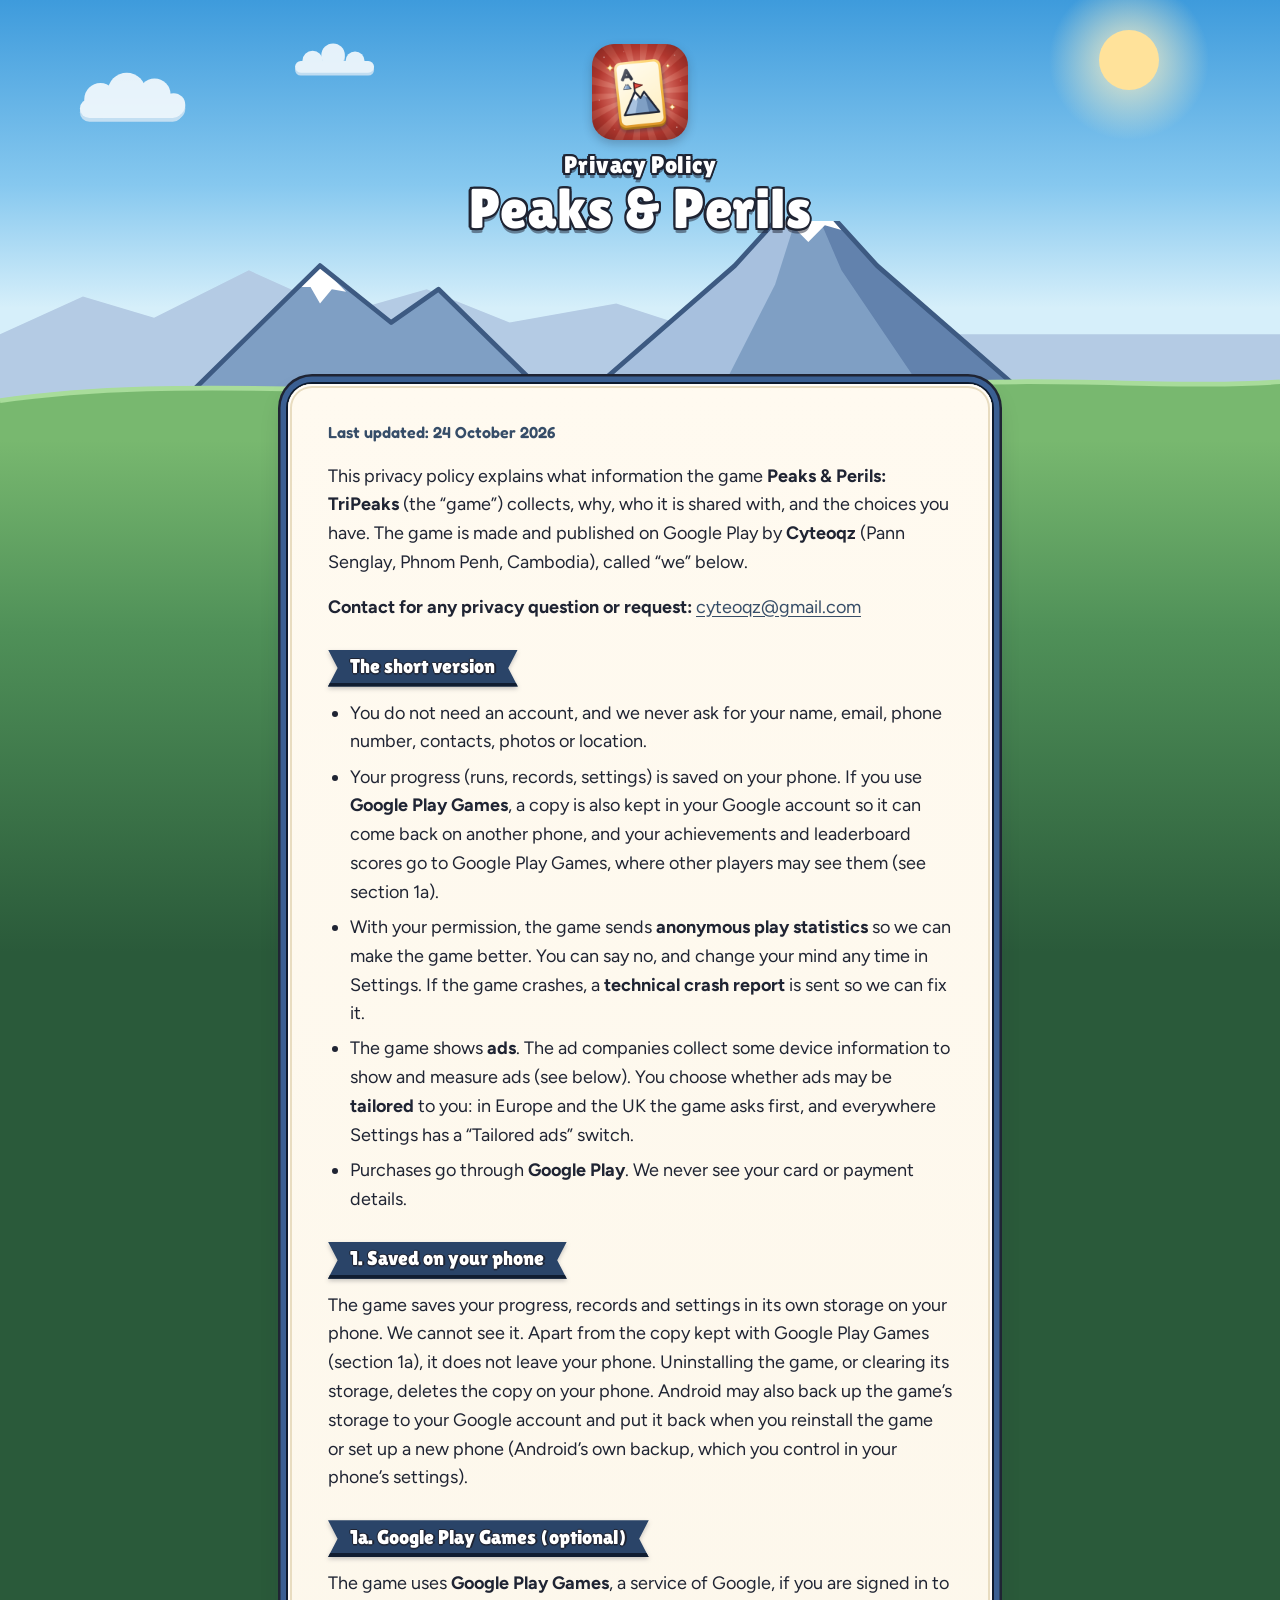
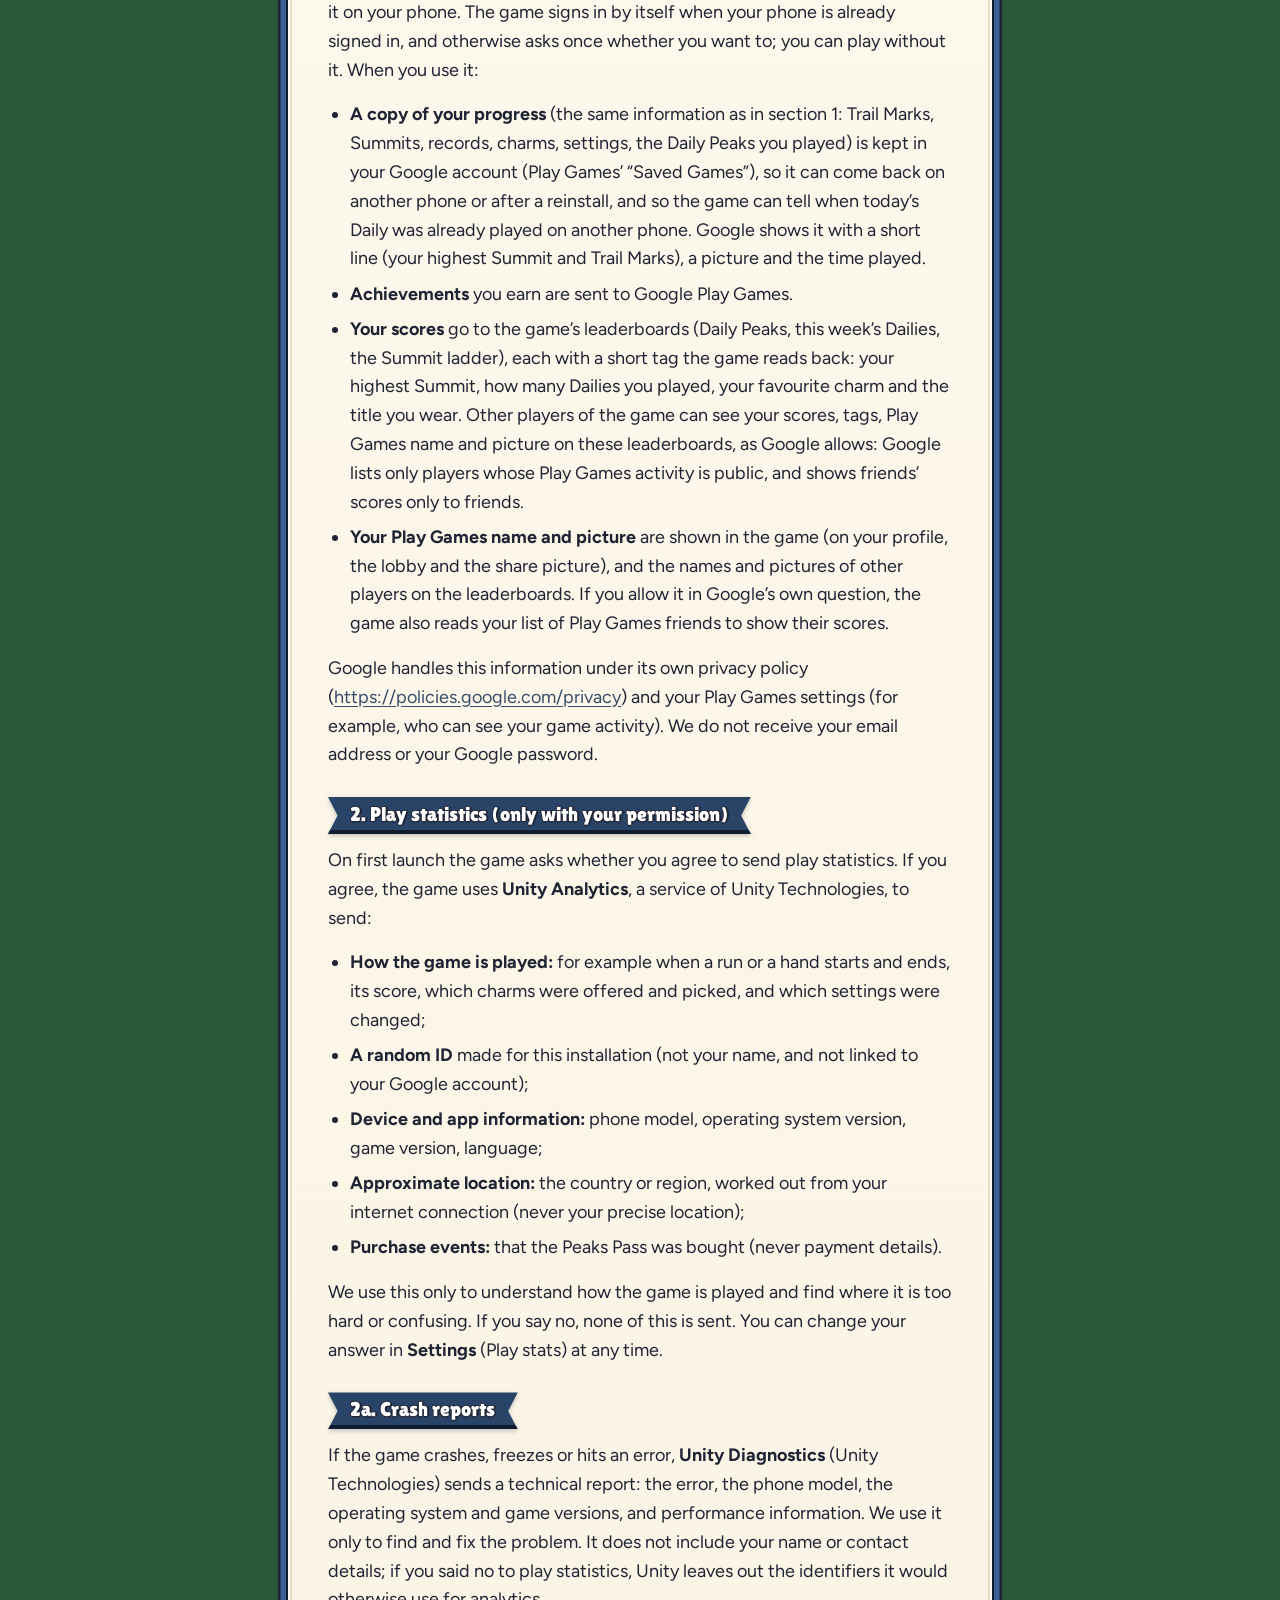
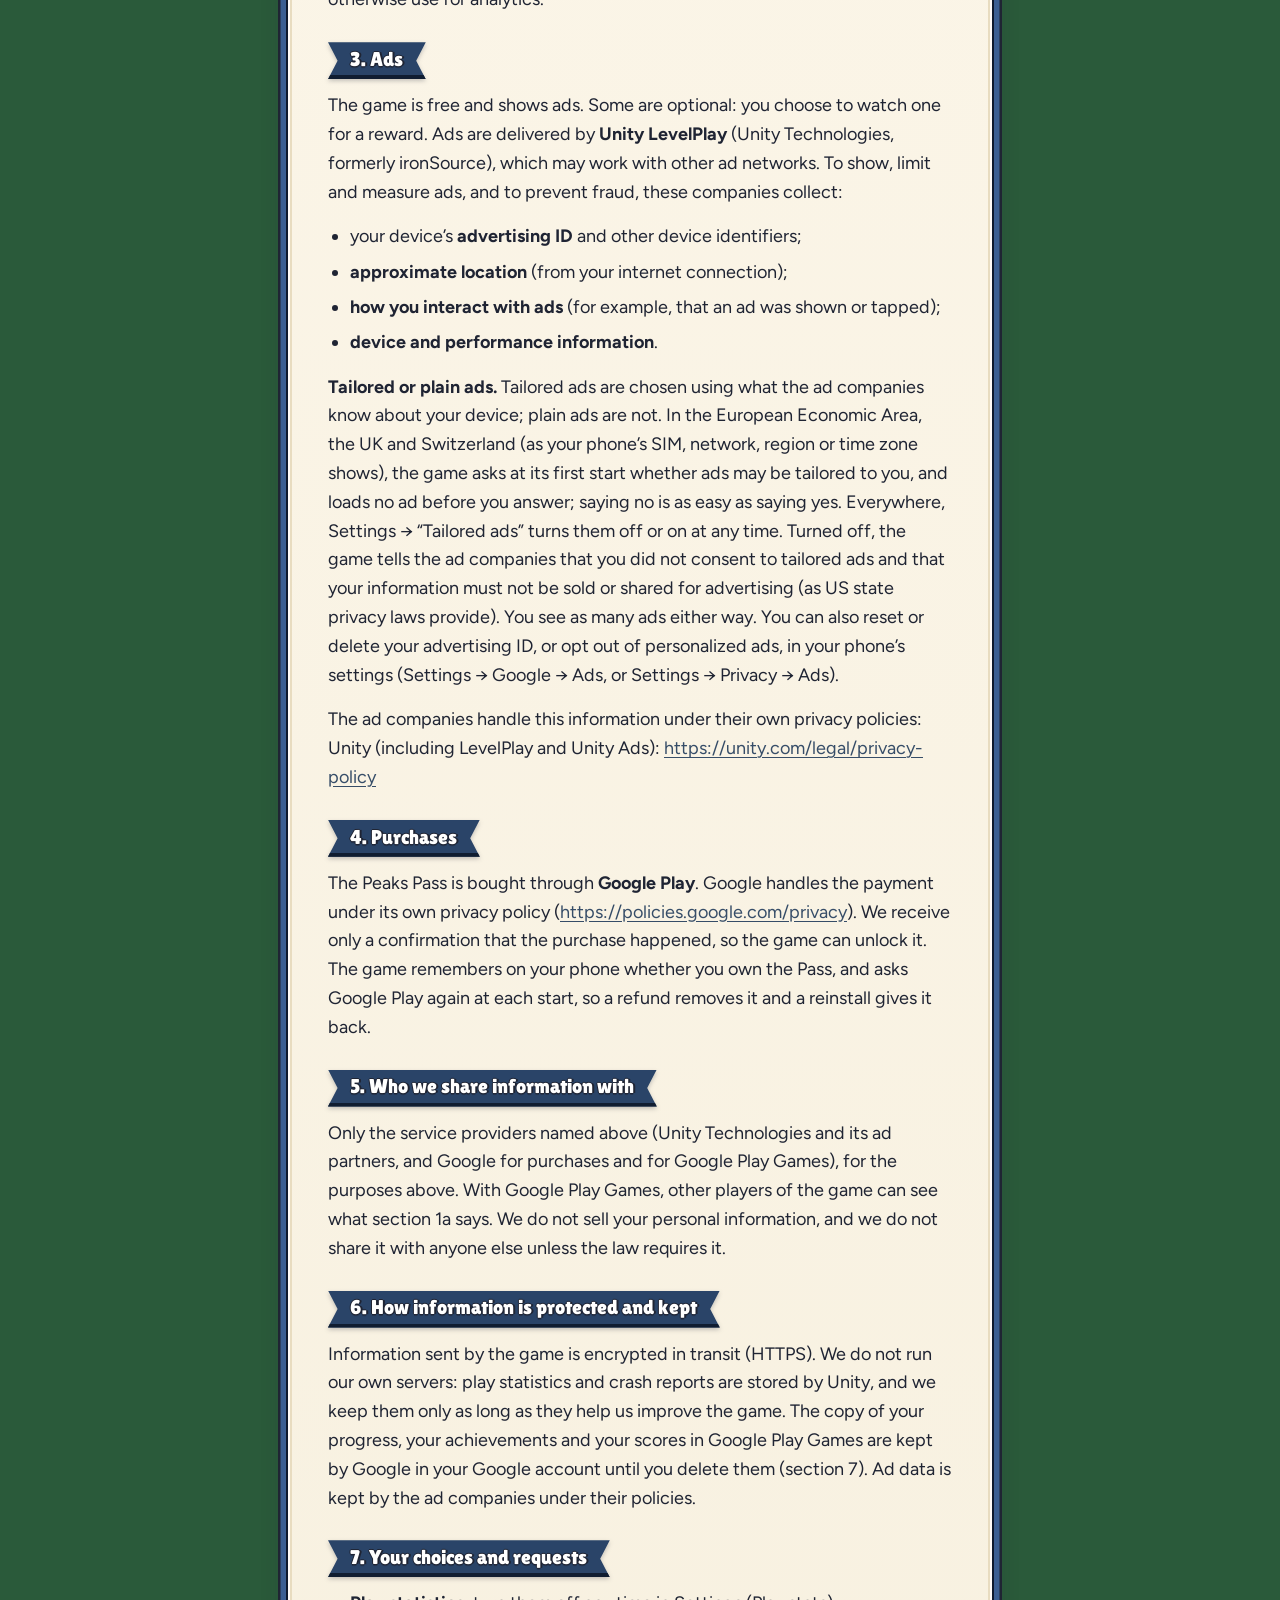
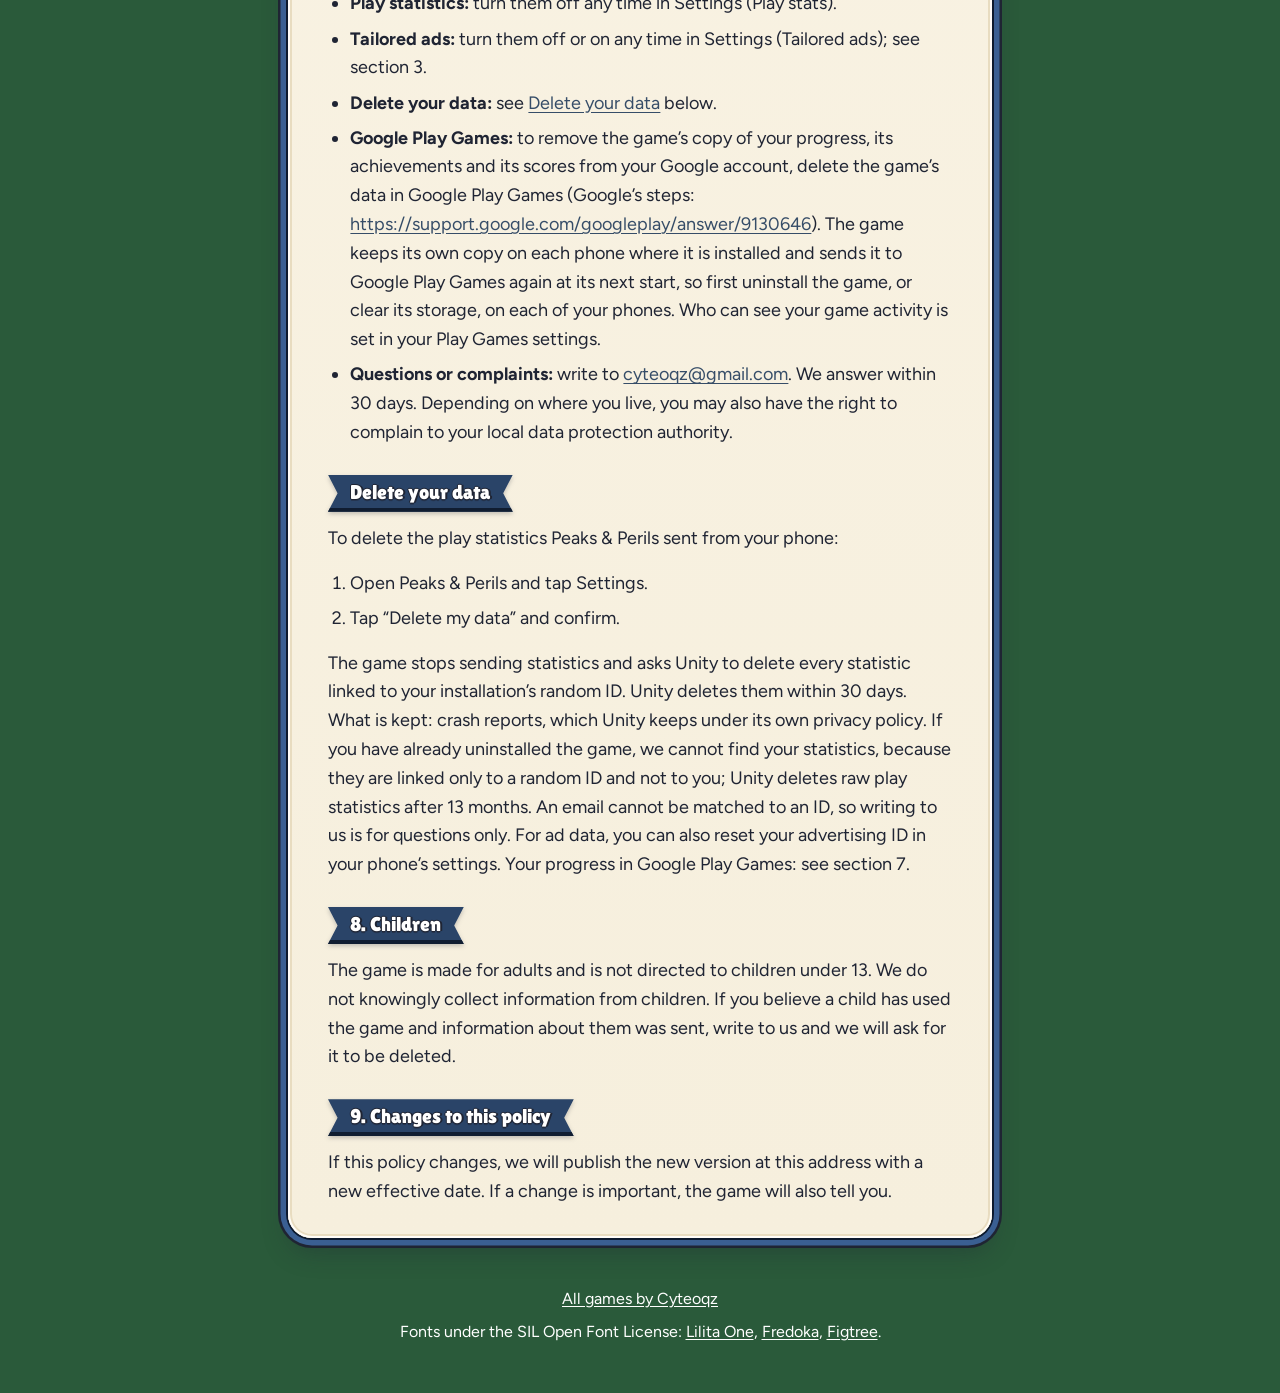
==== commit 22e13b69: "Peaks & Perils: the current icon and the game's redesigned look The ace-of-peaks icon (the store's 5" ====
--- a/peaks-and-perils/index.html
+++ b/peaks-and-perils/index.html
@@ -28,24 +28,22 @@
     </g>
   </svg>
 
-  <svg class="scene" viewBox="0 70 1080 170" preserveAspectRatio="xMidYMax slice" aria-hidden="true" focusable="false">
-    <defs>
-      <g id="farRidge">
-        <path d="M-2 151 L0 150 L40 112 L75 132 L120 80 L165 126 L210 94 L255 134 L300 104 L360 130 L362 129 L362 241 L-2 241Z" fill="#a9c3dd"/>
-        <path d="M120 80 L108 96 L116 94 L121 100 L127 93 L133 97Z M210 94 L199 108 L206 106 L211 112 L216 105 L222 108Z M300 104 L290 116 L296 115 L301 120 L306 114 L311 116Z" fill="#fff"/>
-      </g>
-      <g id="nearRidge">
-        <path d="M-2 177 L0 176 L60 142 L100 162 L150 130 L205 166 L260 140 L320 170 L360 152 L362 151 L362 241 L-2 241Z" fill="#86a8c9"/>
-        <path d="M60 142 L46 150 L53 149 L58 153 L64 149 L76 150Z M150 130 L137.5 138 L144 137 L149 141 L155 137 L162 138Z M260 140 L245 147 L251 146 L256 150 L263 146 L274 147Z" fill="#fff"/>
-      </g>
-      <g id="meadow">
-        <path d="M-2 196.5 L0 196 C80 176 140 194 200 184 C260 174 310 188 360 178 L362 177.5 L362 242 L-2 242Z" fill="#5f9d6d"/>
-        <path d="M-2 196.5 L0 196 C80 176 140 194 200 184 C260 174 310 188 360 178 L362 177.5" fill="none" stroke="#9ccf98" stroke-width="3"/>
-      </g>
-    </defs>
-    <use href="#farRidge"/><use href="#farRidge" transform="translate(720 0) scale(-1 1)"/><use href="#farRidge" transform="translate(720 0)"/>
-    <use href="#nearRidge"/><use href="#nearRidge" transform="translate(720 0) scale(-1 1)"/><use href="#nearRidge" transform="translate(720 0)"/>
-    <use href="#meadow"/><use href="#meadow" transform="translate(720 0) scale(-1 1)"/><use href="#meadow" transform="translate(720 0)"/>
+  <svg class="scene" viewBox="0 0 1080 240" preserveAspectRatio="xMidYMax slice" aria-hidden="true" focusable="false">
+    <path d="M0 150 L70 118 L130 136 L210 96 L290 132 L360 112 L430 140 L520 124 L600 150 L1080 150 L1080 240 L0 240Z" fill="#b4cbe4"/>
+    <path d="M150 210 L270 92 L330 140 L370 112 L470 210Z" fill="#7f9fc4"/>
+    <path d="M270 92 L292 114 L280 112 L270 124 L262 110 L252 110Z" fill="#fff"/>
+    <path d="M150 210 L270 92 L330 140 L370 112 L470 210" fill="none" stroke="#3d5a82" stroke-width="4" stroke-linejoin="round"/>
+    <g transform="translate(-80 0)">
+      <path d="M560 214 L700 92 L760 26 L820 92 L960 214Z" fill="#7f9fc4"/>
+      <path d="M760 26 L700 92 L560 214 L680 214 L734 108Z" fill="#a7c0de"/>
+      <path d="M760 26 L820 92 L960 214 L870 214 L790 96Z" fill="#6282ad"/>
+      <path d="M760 26 L790 62 L776 58 L762 72 L748 58 L732 60Z" fill="#fff"/>
+      <path d="M560 214 L700 92 L760 26 L820 92 L960 214" fill="none" stroke="#3d5a82" stroke-width="4" stroke-linejoin="round"/>
+      <path d="M760 26 L760 -2" stroke="#1f2433" stroke-width="3.5" stroke-linecap="round"/>
+      <path d="M760 -2 L788 6 L760 14Z" fill="#e2483d" stroke="#5c1d19" stroke-width="2" stroke-linejoin="round"/>
+    </g>
+    <path d="M0 206 C140 186 270 202 400 194 C540 186 640 200 780 192 C900 186 1000 196 1080 190 L1080 240 L0 240Z" fill="#78b86f"/>
+    <path d="M0 206 C140 186 270 202 400 194 C540 186 640 200 780 192 C900 186 1000 196 1080 190" fill="none" stroke="#a8dc9a" stroke-width="4"/>
   </svg>
 
   <div class="hero-content">
--- a/peaks-and-perils/style.css
+++ b/peaks-and-perils/style.css
@@ -20,10 +20,18 @@
 }
 
 :root {
-  --sky-top: #7cc4ec;
-  --sky-bottom: #dff2fb;
-  --meadow-top: #5f9d6d;
-  --meadow-bottom: #2f6344;
+  --sky-top: #3e9bdc;
+  --sky-mid: #86c8ef;
+  --sky-bottom: #d6effa;
+  --meadow-top: #78b86f;
+  --meadow-mid: #4f9058;
+  --meadow-bottom: #2a5a3a;
+  --panel-top: #fffaf0;
+  --panel-bottom: #f6efdd;
+  --navy: #2a4468;
+  --navy-base: #101d31;
+  --navy-band: #3a5f92;
+  --navy-line: #0d1a2e;
   --card: #f6f2e7;
   --card-edge: #d5ccb6;
   --ink: #1f2433;
@@ -52,7 +60,7 @@
 .hero {
   position: relative;
   overflow: hidden;
-  background: linear-gradient(var(--sky-top), var(--sky-bottom));
+  background: linear-gradient(var(--sky-top), var(--sky-mid) 42%, var(--sky-bottom) 70%);
   padding: 2rem 1rem calc(var(--scene-h) - 20px);
   text-align: center;
 }
@@ -76,8 +84,12 @@
   margin: 0;
   font-family: "Lilita One", "Fredoka", system-ui, sans-serif;
   font-weight: 400;
-  color: var(--hud);
+  color: #fff;
   line-height: 1.1;
+  text-shadow:
+    0.06em 0 0 var(--ink), -0.06em 0 0 var(--ink), 0 0.06em 0 var(--ink), 0 -0.06em 0 var(--ink),
+    0.045em 0.045em 0 var(--ink), -0.045em 0.045em 0 var(--ink), 0.045em -0.045em 0 var(--ink), -0.045em -0.045em 0 var(--ink),
+    0 0.14em 0 rgb(31 36 51 / 50%);
 }
 h1 .kicker { display: block; font-size: 1.5rem; letter-spacing: 0.02em; }
 h1 .game { display: block; font-size: clamp(2.5rem, 9vw, 3.5rem); letter-spacing: 0.01em; }
@@ -85,28 +97,21 @@
 /* The policy on a cream card over the meadow */
 main {
   display: flow-root; /* keeps the card's negative margin inside main */
-  background: linear-gradient(var(--meadow-top), var(--meadow-bottom) 32rem);
-  padding: 0 1rem 2rem;
+  background: linear-gradient(var(--meadow-top), var(--meadow-mid) 12rem, var(--meadow-bottom) 32rem);
+  padding: 0 1.5rem 2.5rem; /* room for the panel's frame, 10px outside it */
 }
 
 .card {
   position: relative;
   max-width: 44rem;
-  margin: -40px auto 0;
+  margin: -30px auto 0;
   padding: 1.75rem 1.25rem 1.5rem;
-  background: var(--card);
-  border: 3px solid var(--card-edge);
-  border-radius: 16px;
-  box-shadow: 0 6px 14px var(--shadow);
-}
-/* The thin inner trim of a card panel */
-.card::before {
-  content: "";
-  position: absolute;
-  inset: 5px;
-  border: 1.5px solid var(--card-edge);
-  border-radius: 11px;
-  pointer-events: none;
+  background: linear-gradient(var(--panel-top), var(--panel-bottom));
+  border-radius: 24px;
+  box-shadow:
+    inset 0 0 0 2px #fffdf8, inset 0 0 0 4px #e8dcc0,
+    0 0 0 2px var(--navy-line), 0 0 0 7.5px var(--navy-band), 0 0 0 10px var(--ink),
+    0 14px 24px rgb(31 36 51 / 35%);
 }
 
 .card p { margin: 0 0 1rem; }
@@ -132,10 +137,13 @@
 }
 h2 span {
   display: inline-block;
-  padding: 0.3rem 1.25rem 0.4rem;
-  background: var(--gold);
-  color: var(--ink);
-  box-shadow: inset 0 -4px 0 var(--gold-dark);
+  padding: 0.3rem 1.4rem 0.45rem;
+  background: var(--navy);
+  color: #fff;
+  box-shadow: inset 0 -4px 0 var(--navy-base);
+  text-shadow:
+    0.07em 0 0 var(--ink), -0.07em 0 0 var(--ink), 0 0.07em 0 var(--ink), 0 -0.07em 0 var(--ink),
+    0 0.12em 0 rgb(31 36 51 / 45%);
   clip-path: polygon(0 0, 100% 0, calc(100% - 0.6rem) 50%, 100% 100%, 0 100%, 0.6rem 50%);
 }
 
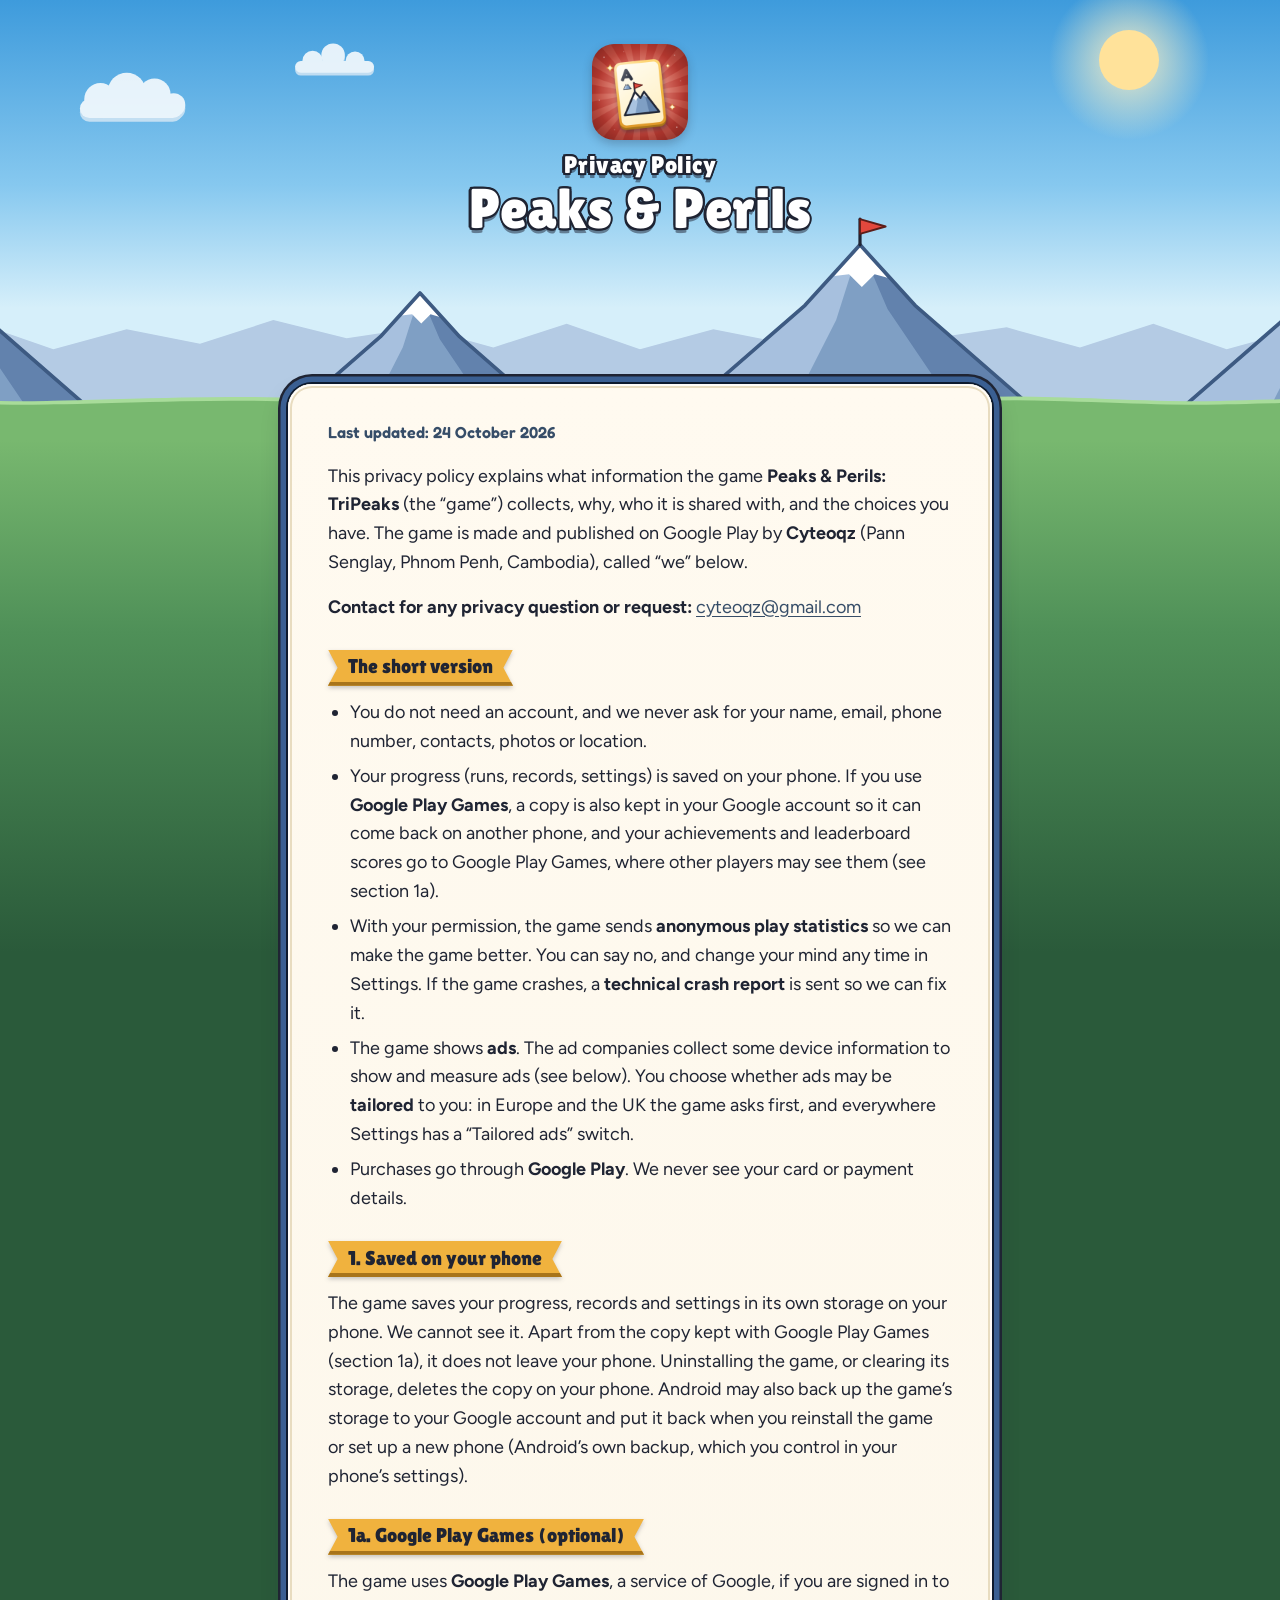
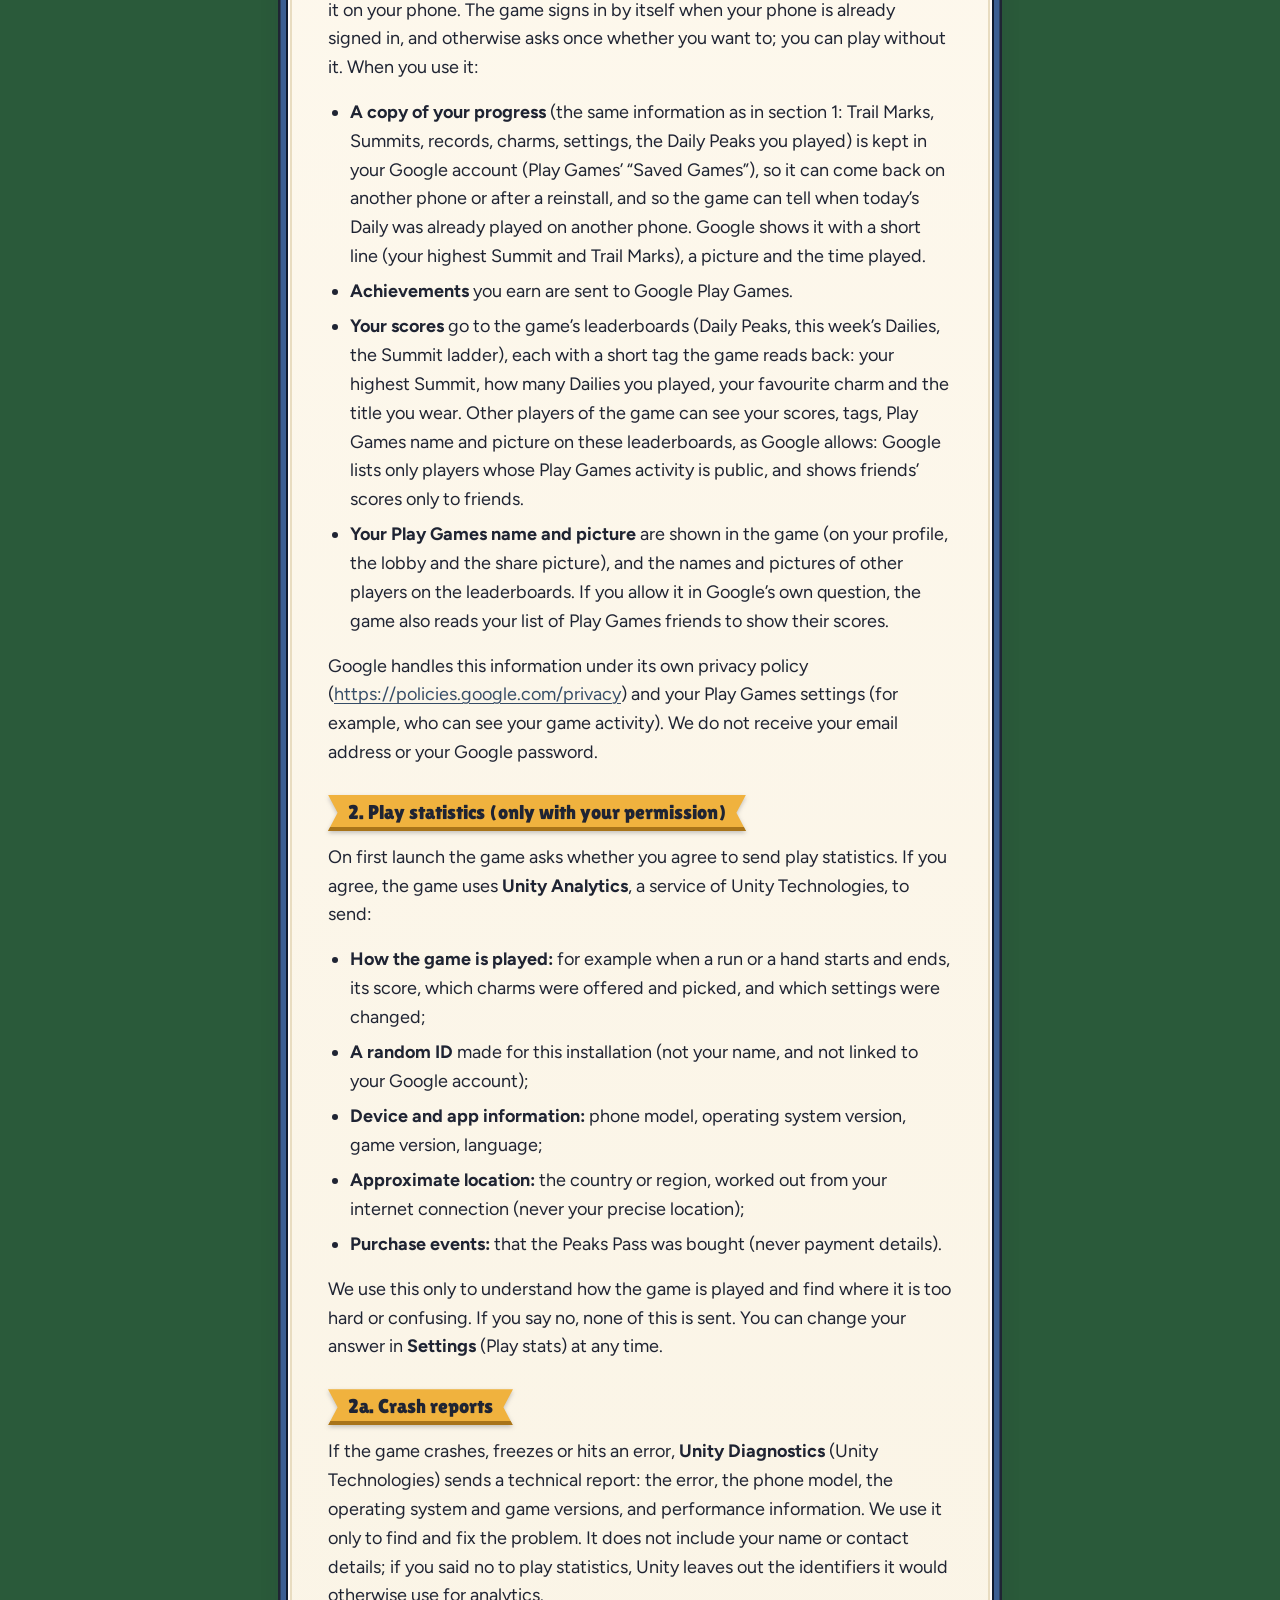
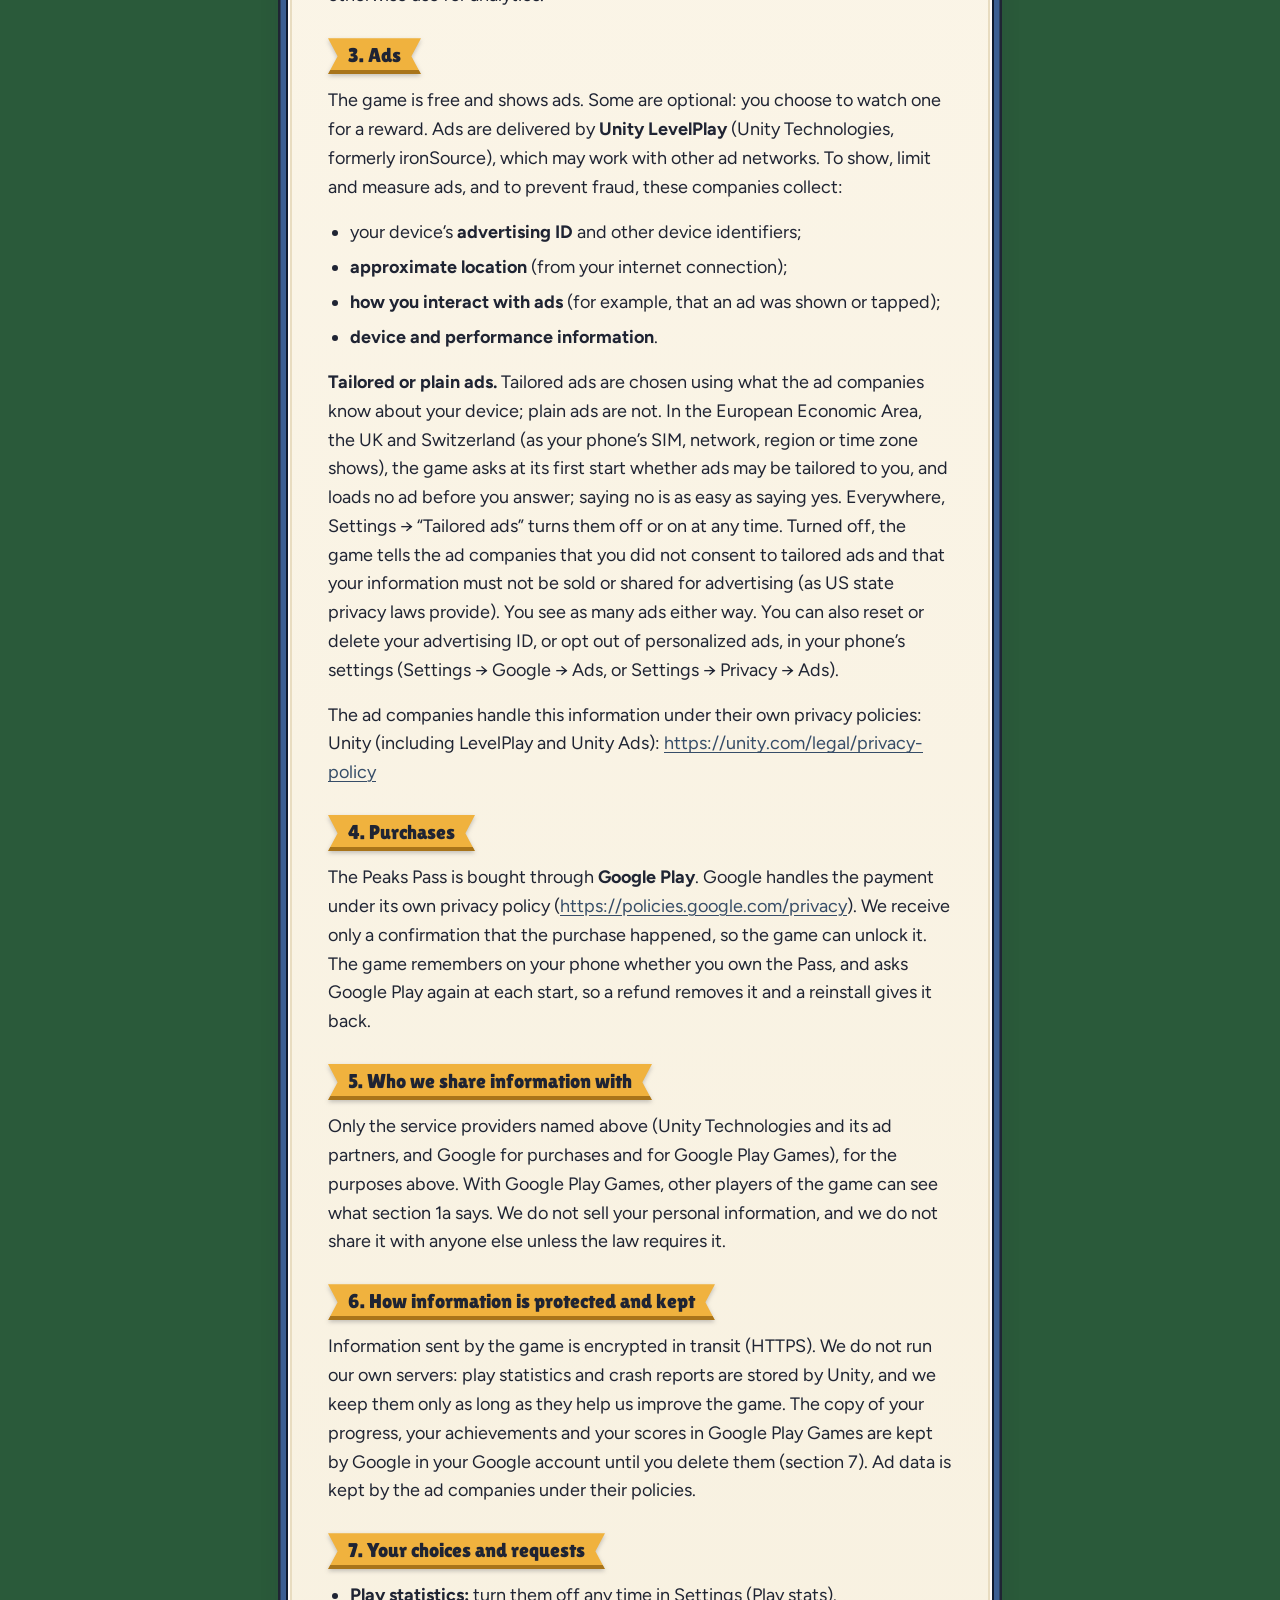
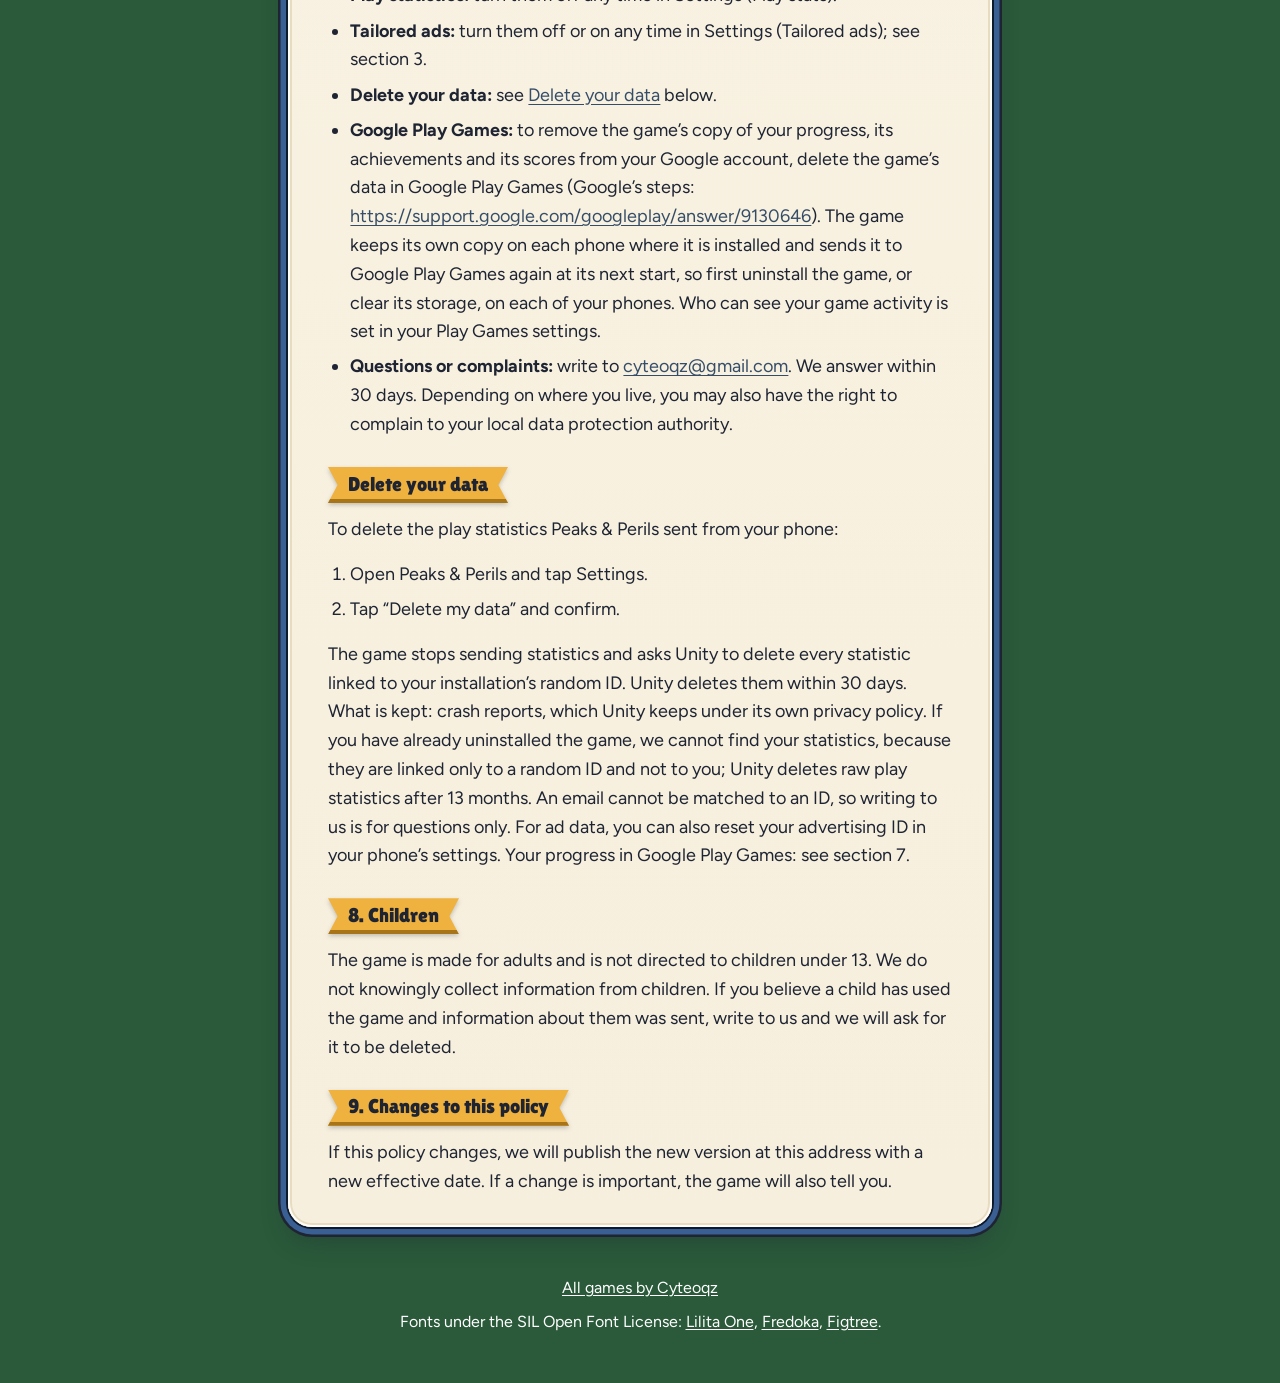
==== commit bb09aa40: "Peaks & Perils: whole mountains on wide screens, gold ribbons again The human: the mountains were cu" ====
--- a/peaks-and-perils/index.html
+++ b/peaks-and-perils/index.html
@@ -28,22 +28,14 @@
     </g>
   </svg>
 
-  <svg class="scene" viewBox="0 0 1080 240" preserveAspectRatio="xMidYMax slice" aria-hidden="true" focusable="false">
-    <path d="M0 150 L70 118 L130 136 L210 96 L290 132 L360 112 L430 140 L520 124 L600 150 L1080 150 L1080 240 L0 240Z" fill="#b4cbe4"/>
-    <path d="M150 210 L270 92 L330 140 L370 112 L470 210Z" fill="#7f9fc4"/>
-    <path d="M270 92 L292 114 L280 112 L270 124 L262 110 L252 110Z" fill="#fff"/>
-    <path d="M150 210 L270 92 L330 140 L370 112 L470 210" fill="none" stroke="#3d5a82" stroke-width="4" stroke-linejoin="round"/>
-    <g transform="translate(-80 0)">
-      <path d="M560 214 L700 92 L760 26 L820 92 L960 214Z" fill="#7f9fc4"/>
-      <path d="M760 26 L700 92 L560 214 L680 214 L734 108Z" fill="#a7c0de"/>
-      <path d="M760 26 L820 92 L960 214 L870 214 L790 96Z" fill="#6282ad"/>
-      <path d="M760 26 L790 62 L776 58 L762 72 L748 58 L732 60Z" fill="#fff"/>
-      <path d="M560 214 L700 92 L760 26 L820 92 L960 214" fill="none" stroke="#3d5a82" stroke-width="4" stroke-linejoin="round"/>
-      <path d="M760 26 L760 -2" stroke="#1f2433" stroke-width="3.5" stroke-linecap="round"/>
-      <path d="M760 -2 L788 6 L760 14Z" fill="#e2483d" stroke="#5c1d19" stroke-width="2" stroke-linejoin="round"/>
-    </g>
-    <path d="M0 206 C140 186 270 202 400 194 C540 186 640 200 780 192 C900 186 1000 196 1080 190 L1080 240 L0 240Z" fill="#78b86f"/>
-    <path d="M0 206 C140 186 270 202 400 194 C540 186 640 200 780 192 C900 186 1000 196 1080 190" fill="none" stroke="#a8dc9a" stroke-width="4"/>
+  <svg class="scene" viewBox="0 0 640 240" preserveAspectRatio="xMidYMax meet" aria-hidden="true" focusable="false">
+    <path d="M-3200 160 L-1600 140 L-1520 118 L-1440 134 L-1360 108 L-1280 128 L-1200 116 L-1120 138 L-1040 112 L-960 140 L-880 118 L-800 134 L-720 108 L-640 128 L-560 116 L-480 138 L-400 112 L-320 140 L-240 118 L-160 134 L-80 108 L0 128 L80 116 L160 138 L240 112 L320 140 L400 118 L480 134 L560 108 L640 128 L720 116 L800 138 L880 112 L960 140 L1040 118 L1120 134 L1200 108 L1280 128 L1360 116 L1440 138 L1520 112 L1600 140 L1680 118 L1760 134 L1840 108 L1920 128 L2000 116 L2080 138 L2160 112 L2240 140 L3840 150 L3840 240 L-3200 240Z" fill="#b4cbe4"/>
+    <path d="M-590 214 L-478 116.4 L-430 63.6 L-382 116.4 L-270 214Z" fill="#7f9fc4"/><path d="M-430 63.6 L-478 116.4 L-590 214 L-494 214 L-450.8 129.2Z" fill="#a7c0de"/><path d="M-430 63.6 L-382 116.4 L-270 214 L-342 214 L-406 119.6Z" fill="#6282ad"/><path d="M-430 63.6 L-406 92.4 L-417.2 89.2 L-428.4 100.4 L-439.6 89.2 L-452.4 90.8Z" fill="#fff"/><path d="M-590 214 L-478 116.4 L-430 63.6 L-382 116.4 L-270 214" fill="none" stroke="#3d5a82" stroke-width="4" stroke-linejoin="round"/>
+    <path d="M900 214 L1019 110.3 L1070 54.2 L1121 110.3 L1240 214Z" fill="#7f9fc4"/><path d="M1070 54.2 L1019 110.3 L900 214 L1002 214 L1047.9 123.9Z" fill="#a7c0de"/><path d="M1070 54.2 L1121 110.3 L1240 214 L1163.5 214 L1095.5 113.7Z" fill="#6282ad"/><path d="M1070 54.2 L1095.5 84.8 L1083.6 81.4 L1071.7 93.3 L1059.8 81.4 L1046.2 83.1Z" fill="#fff"/><path d="M900 214 L1019 110.3 L1070 54.2 L1121 110.3 L1240 214" fill="none" stroke="#3d5a82" stroke-width="4" stroke-linejoin="round"/>
+    <path d="M-64 214 L36.8 126.2 L80 78.6 L123.2 126.2 L224 214Z" fill="#7f9fc4"/><path d="M80 78.6 L36.8 126.2 L-64 214 L22.4 214 L61.3 137.7Z" fill="#a7c0de"/><path d="M80 78.6 L123.2 126.2 L224 214 L159.2 214 L101.6 129Z" fill="#6282ad"/><path d="M80 78.6 L101.6 104.6 L91.5 101.7 L81.4 111.8 L71.4 101.7 L59.8 103.1Z" fill="#fff"/><path d="M-64 214 L36.8 126.2 L80 78.6 L123.2 126.2 L224 214" fill="none" stroke="#3d5a82" stroke-width="4" stroke-linejoin="round"/>
+    <path d="M360 214 L500 92 L560 26 L620 92 L760 214Z" fill="#7f9fc4"/><path d="M560 26 L500 92 L360 214 L480 214 L534 108Z" fill="#a7c0de"/><path d="M560 26 L620 92 L760 214 L670 214 L590 96Z" fill="#6282ad"/><path d="M560 26 L590 62 L576 58 L562 72 L548 58 L532 60Z" fill="#fff"/><path d="M360 214 L500 92 L560 26 L620 92 L760 214" fill="none" stroke="#3d5a82" stroke-width="4" stroke-linejoin="round"/><path d="M560 26 L560 -2" stroke="#1f2433" stroke-width="3.5" stroke-linecap="round"/><path d="M560 -2 L588 6 L560 14Z" fill="#e2483d" stroke="#5c1d19" stroke-width="2" stroke-linejoin="round"/>
+    <path d="M-3200 204 C-3100 186 -2980 202 -2880 198 C-2780 196 -2660 190 -2560 198 C-2460 186 -2340 202 -2240 198 C-2140 196 -2020 190 -1920 198 C-1820 186 -1700 202 -1600 198 C-1500 196 -1380 190 -1280 198 C-1180 186 -1060 202 -960 198 C-860 196 -740 190 -640 198 C-540 186 -420 202 -320 198 C-220 196 -100 190 0 198 C100 186 220 202 320 198 C420 196 540 190 640 198 C740 186 860 202 960 198 C1060 196 1180 190 1280 198 C1380 186 1500 202 1600 198 C1700 196 1820 190 1920 198 C2020 186 2140 202 2240 198 C2340 196 2460 190 2560 198 C2660 186 2780 202 2880 198 C2980 196 3100 190 3200 198 C3300 186 3420 202 3520 198 C3620 196 3740 190 3840 198 L3840 240 L-3200 240Z" fill="#78b86f"/>
+    <path d="M-3200 204 C-3100 186 -2980 202 -2880 198 C-2780 196 -2660 190 -2560 198 C-2460 186 -2340 202 -2240 198 C-2140 196 -2020 190 -1920 198 C-1820 186 -1700 202 -1600 198 C-1500 196 -1380 190 -1280 198 C-1180 186 -1060 202 -960 198 C-860 196 -740 190 -640 198 C-540 186 -420 202 -320 198 C-220 196 -100 190 0 198 C100 186 220 202 320 198 C420 196 540 190 640 198 C740 186 860 202 960 198 C1060 196 1180 190 1280 198 C1380 186 1500 202 1600 198 C1700 196 1820 190 1920 198 C2020 186 2140 202 2240 198 C2340 196 2460 190 2560 198 C2660 186 2780 202 2880 198 C2980 196 3100 190 3200 198 C3300 186 3420 202 3520 198 C3620 196 3740 190 3840 198" fill="none" stroke="#a8dc9a" stroke-width="4"/>
   </svg>
 
   <div class="hero-content">
--- a/peaks-and-perils/style.css
+++ b/peaks-and-perils/style.css
@@ -67,7 +67,7 @@
 .hero svg { position: absolute; pointer-events: none; }
 .sun { top: -50px; right: -40px; width: 200px; height: 200px; }
 .clouds { top: 36px; left: -24px; width: 230px; height: 67px; }
-.scene { left: 0; bottom: -1px; width: 100%; height: var(--scene-h); }
+.scene { left: 0; bottom: -1px; width: 100%; height: var(--scene-h); overflow: visible; }
 
 .hero-content { position: relative; }
 
@@ -137,13 +137,10 @@
 }
 h2 span {
   display: inline-block;
-  padding: 0.3rem 1.4rem 0.45rem;
-  background: var(--navy);
-  color: #fff;
-  box-shadow: inset 0 -4px 0 var(--navy-base);
-  text-shadow:
-    0.07em 0 0 var(--ink), -0.07em 0 0 var(--ink), 0 0.07em 0 var(--ink), 0 -0.07em 0 var(--ink),
-    0 0.12em 0 rgb(31 36 51 / 45%);
+  padding: 0.3rem 1.25rem 0.4rem;
+  background: var(--gold);
+  color: var(--ink);
+  box-shadow: inset 0 -4px 0 var(--gold-dark);
   clip-path: polygon(0 0, 100% 0, calc(100% - 0.6rem) 50%, 100% 100%, 0 100%, 0.6rem 50%);
 }
 
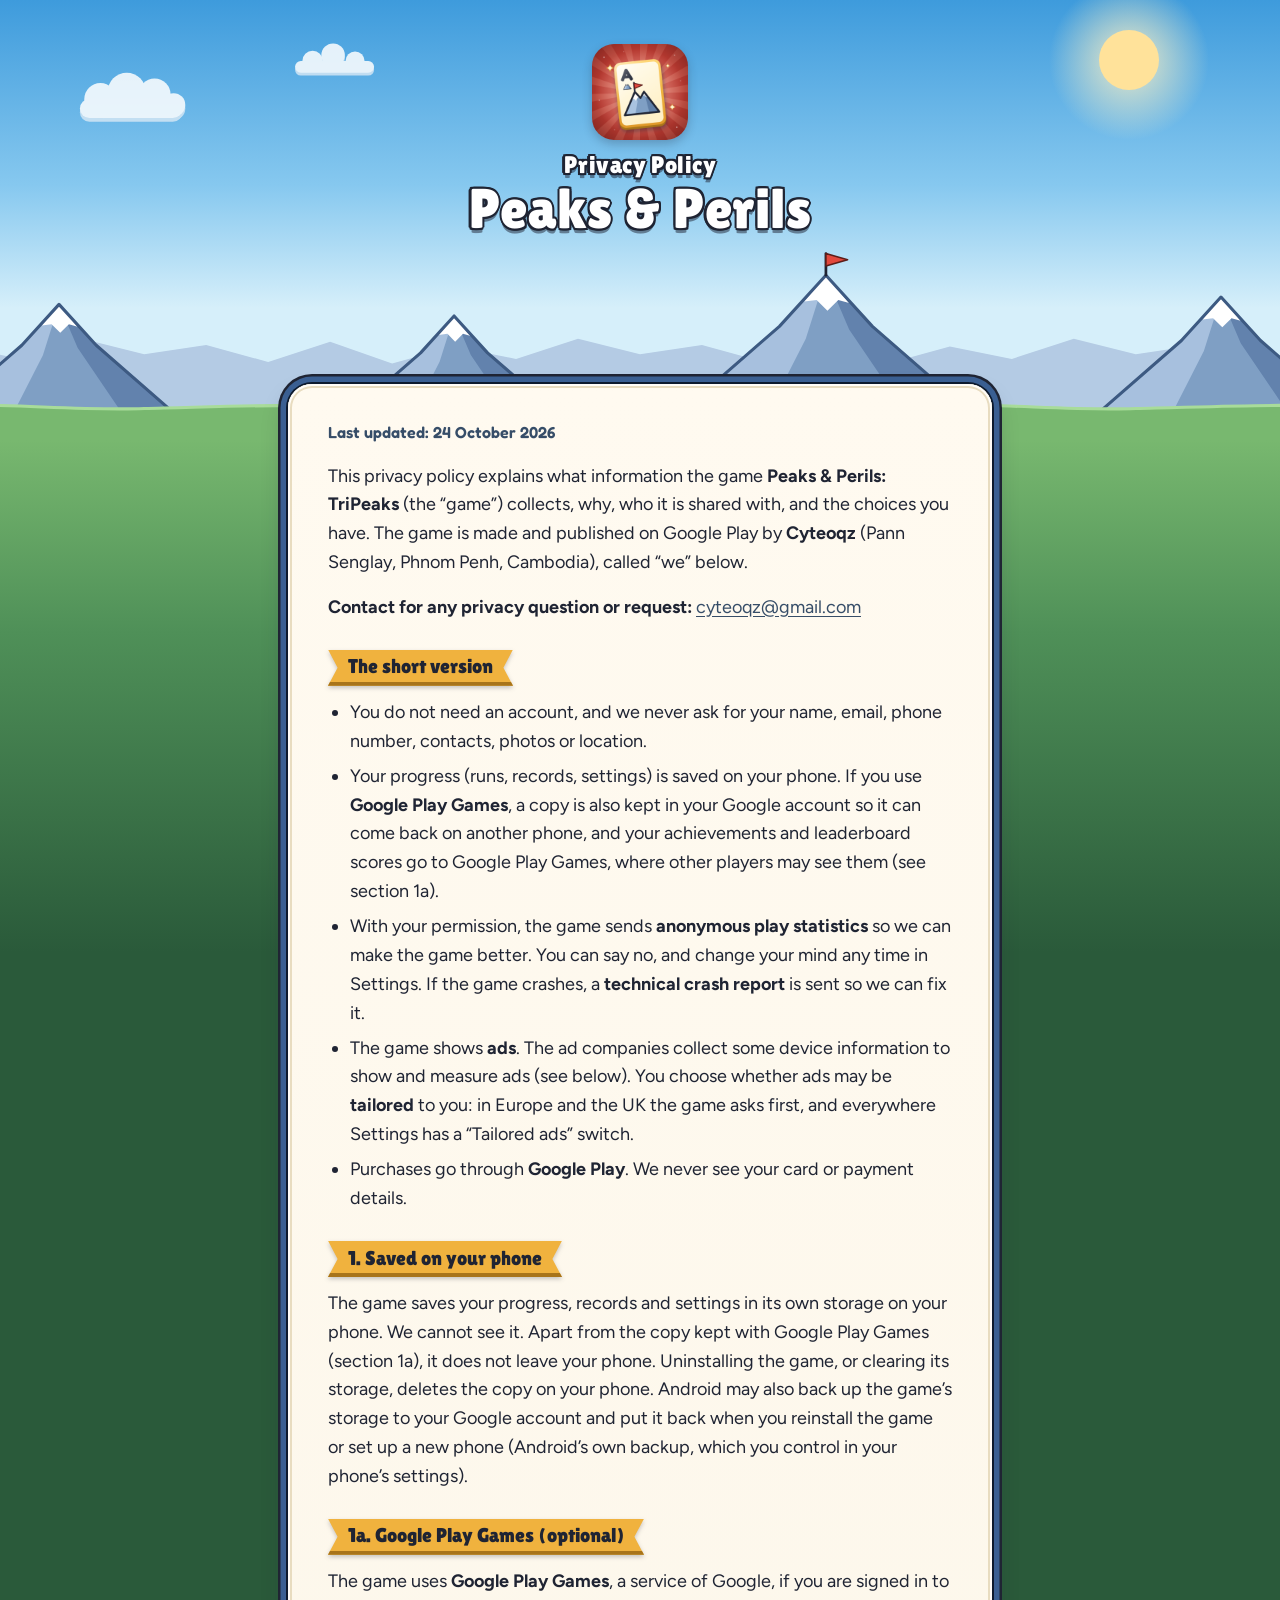
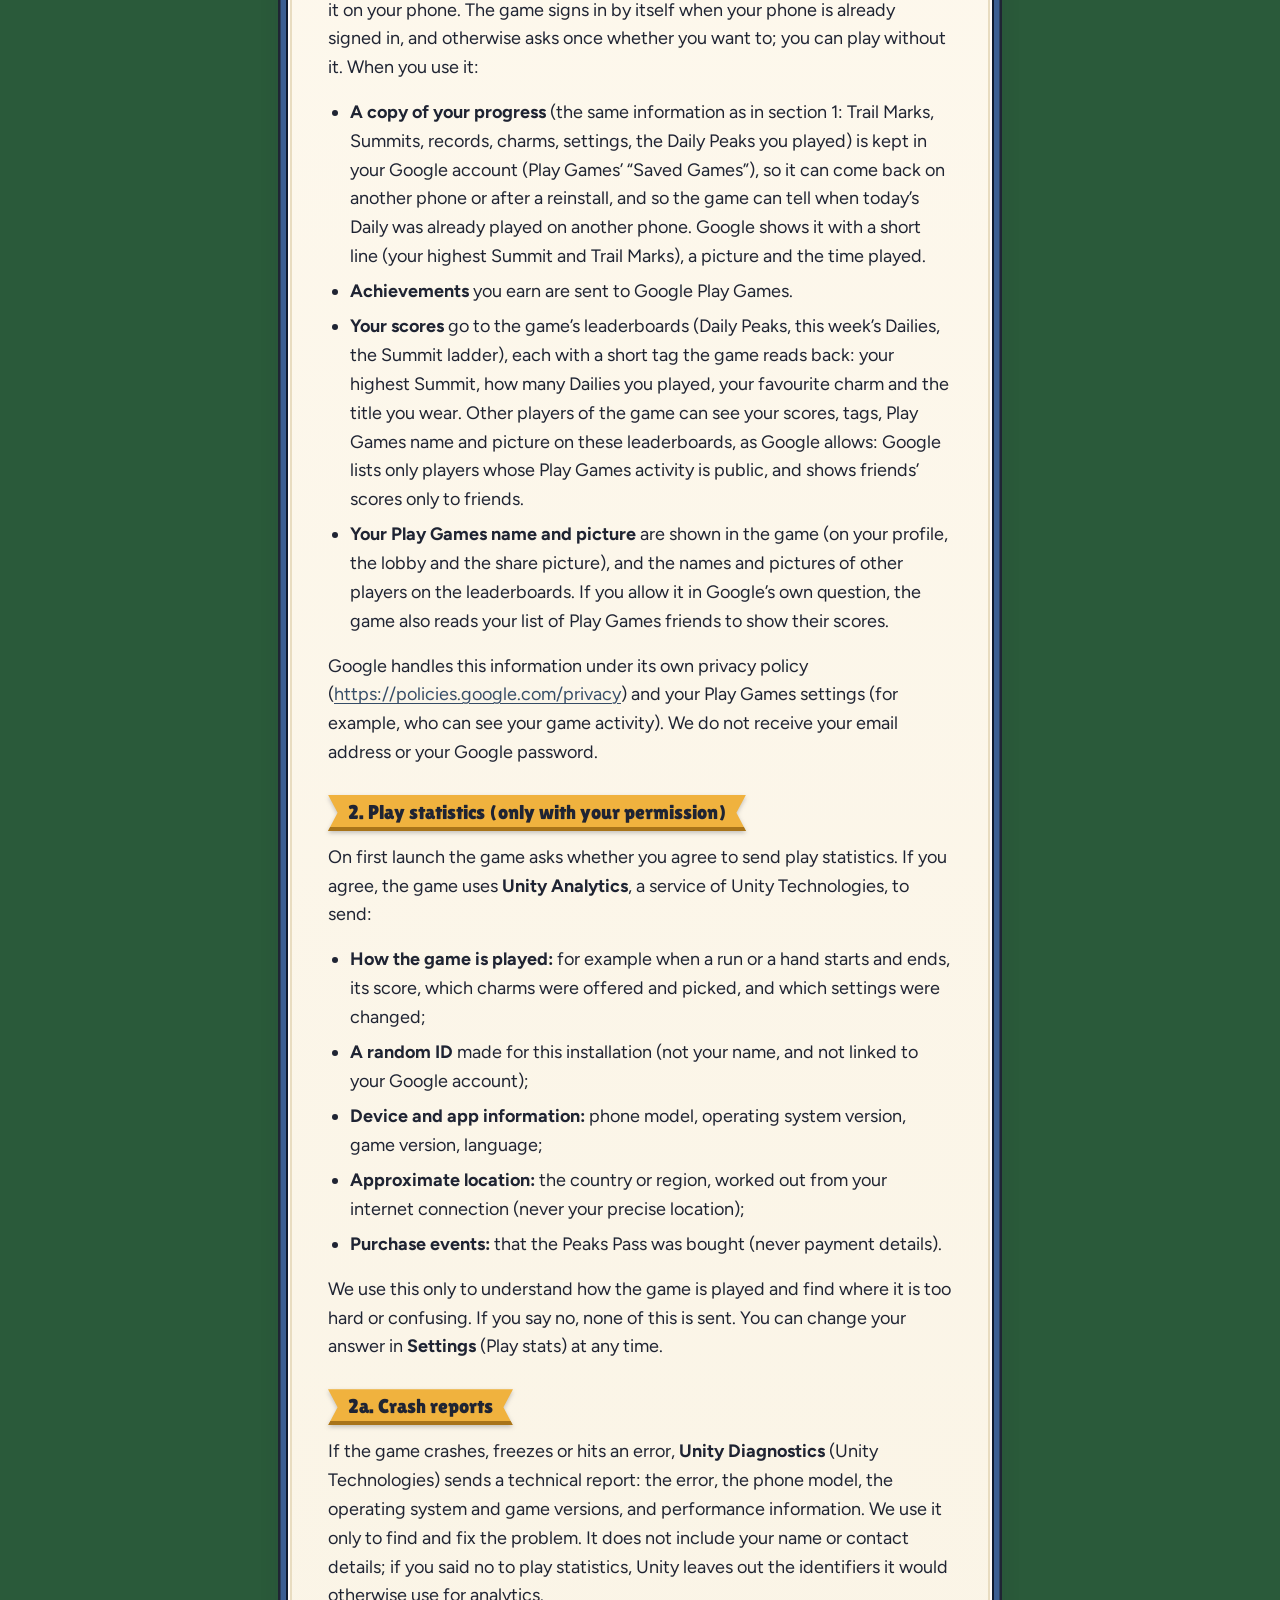
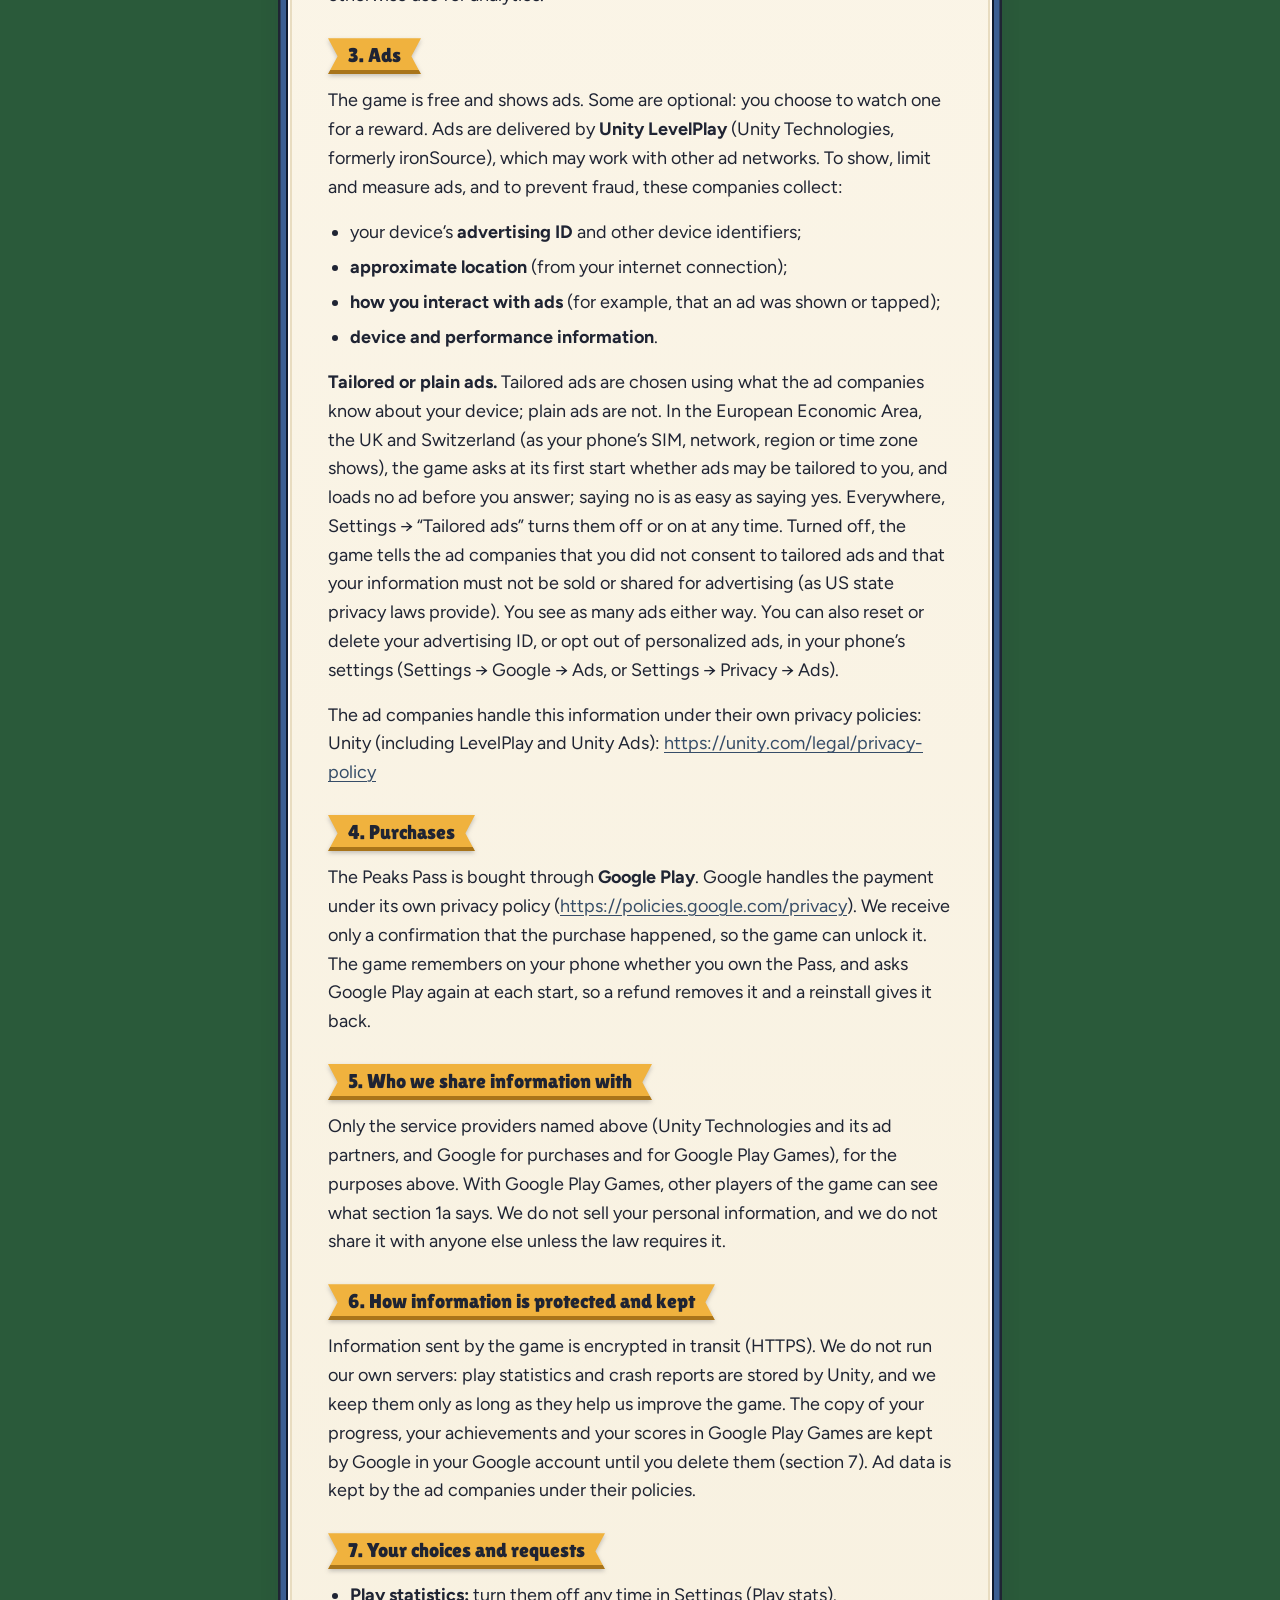
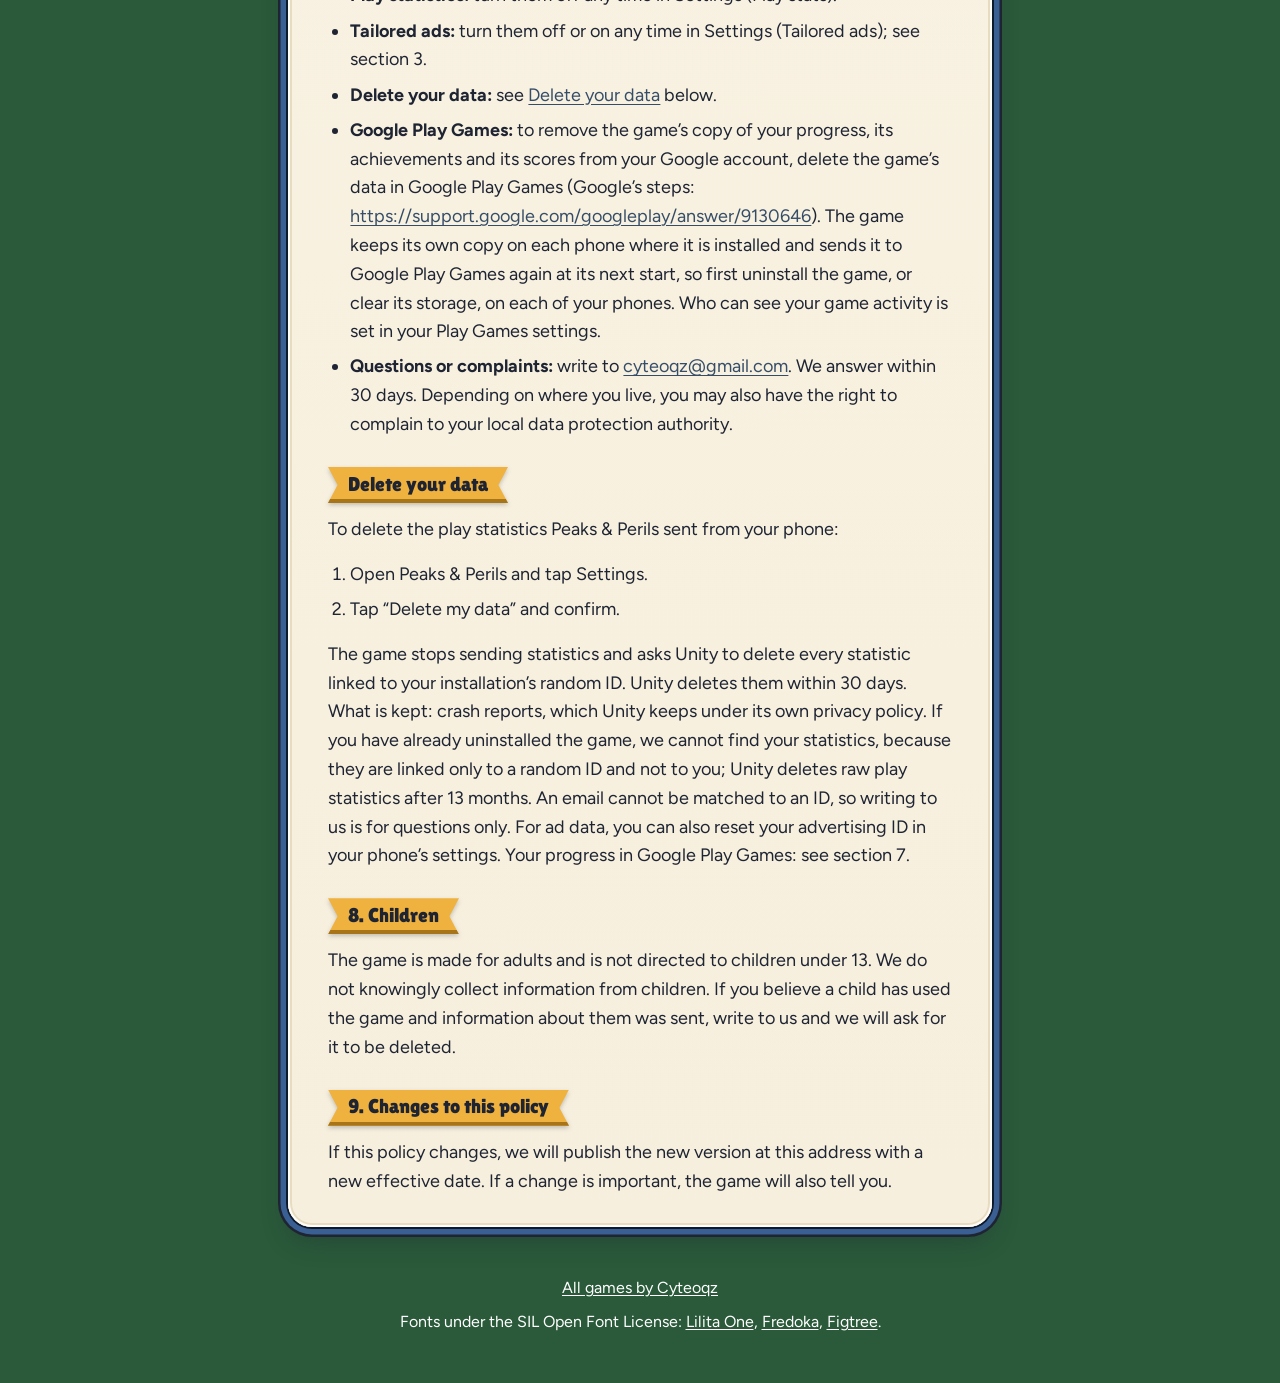
==== commit c82db172: "Peaks & Perils: the flag drawn whole at any width, versioned links The flag's tip stood above the mo" ====
--- a/peaks-and-perils/index.html
+++ b/peaks-and-perils/index.html
@@ -7,8 +7,8 @@
 <meta name="color-scheme" content="light">
 <title>Privacy Policy: Peaks &amp; Perils</title>
 <meta name="description" content="Privacy policy for Peaks &amp; Perils, a solitaire card game for Android.">
-<link rel="icon" type="image/png" href="icon-512.png">
-<link rel="stylesheet" href="style.css">
+<link rel="icon" type="image/png" href="icon-512.png?v=20261024b">
+<link rel="stylesheet" href="style.css?v=20261024b">
 </head>
 <body>
 
@@ -28,18 +28,22 @@
     </g>
   </svg>
 
-  <svg class="scene" viewBox="0 0 640 240" preserveAspectRatio="xMidYMax meet" aria-hidden="true" focusable="false">
-    <path d="M-3200 160 L-1600 140 L-1520 118 L-1440 134 L-1360 108 L-1280 128 L-1200 116 L-1120 138 L-1040 112 L-960 140 L-880 118 L-800 134 L-720 108 L-640 128 L-560 116 L-480 138 L-400 112 L-320 140 L-240 118 L-160 134 L-80 108 L0 128 L80 116 L160 138 L240 112 L320 140 L400 118 L480 134 L560 108 L640 128 L720 116 L800 138 L880 112 L960 140 L1040 118 L1120 134 L1200 108 L1280 128 L1360 116 L1440 138 L1520 112 L1600 140 L1680 118 L1760 134 L1840 108 L1920 128 L2000 116 L2080 138 L2160 112 L2240 140 L3840 150 L3840 240 L-3200 240Z" fill="#b4cbe4"/>
+  <svg class="scene" viewBox="0 -44 640 284" preserveAspectRatio="xMidYMax meet" aria-hidden="true" focusable="false">
+    <path d="M-16000 160 L-6400 140 L-6320 118 L-6240 134 L-6160 108 L-6080 128 L-6000 116 L-5920 138 L-5840 112 L-5760 140 L-5680 118 L-5600 134 L-5520 108 L-5440 128 L-5360 116 L-5280 138 L-5200 112 L-5120 140 L-5040 118 L-4960 134 L-4880 108 L-4800 128 L-4720 116 L-4640 138 L-4560 112 L-4480 140 L-4400 118 L-4320 134 L-4240 108 L-4160 128 L-4080 116 L-4000 138 L-3920 112 L-3840 140 L-3760 118 L-3680 134 L-3600 108 L-3520 128 L-3440 116 L-3360 138 L-3280 112 L-3200 140 L-3120 118 L-3040 134 L-2960 108 L-2880 128 L-2800 116 L-2720 138 L-2640 112 L-2560 140 L-2480 118 L-2400 134 L-2320 108 L-2240 128 L-2160 116 L-2080 138 L-2000 112 L-1920 140 L-1840 118 L-1760 134 L-1680 108 L-1600 128 L-1520 116 L-1440 138 L-1360 112 L-1280 140 L-1200 118 L-1120 134 L-1040 108 L-960 128 L-880 116 L-800 138 L-720 112 L-640 140 L-560 118 L-480 134 L-400 108 L-320 128 L-240 116 L-160 138 L-80 112 L0 140 L80 118 L160 134 L240 108 L320 128 L400 116 L480 138 L560 112 L640 140 L720 118 L800 134 L880 108 L960 128 L1040 116 L1120 138 L1200 112 L1280 140 L1360 118 L1440 134 L1520 108 L1600 128 L1680 116 L1760 138 L1840 112 L1920 140 L2000 118 L2080 134 L2160 108 L2240 128 L2320 116 L2400 138 L2480 112 L2560 140 L2640 118 L2720 134 L2800 108 L2880 128 L2960 116 L3040 138 L3120 112 L3200 140 L3280 118 L3360 134 L3440 108 L3520 128 L3600 116 L3680 138 L3760 112 L3840 140 L3920 118 L4000 134 L4080 108 L4160 128 L4240 116 L4320 138 L4400 112 L4480 140 L4560 118 L4640 134 L4720 108 L4800 128 L4880 116 L4960 138 L5040 112 L5120 140 L5200 118 L5280 134 L5360 108 L5440 128 L5520 116 L5600 138 L5680 112 L5760 140 L5840 118 L5920 134 L6000 108 L6080 128 L6160 116 L6240 138 L6320 112 L6400 140 L6480 118 L6560 134 L6640 108 L6720 128 L6800 116 L6880 138 L6960 112 L7040 140 L16640 150 L16640 240 L-16000 240Z" fill="#b4cbe4"/>
+    <path d="M-2110 214 L-2005 122.5 L-1960 73 L-1915 122.5 L-1810 214Z" fill="#7f9fc4"/><path d="M-1960 73 L-2005 122.5 L-2110 214 L-2020 214 L-1979.5 134.5Z" fill="#a7c0de"/><path d="M-1960 73 L-1915 122.5 L-1810 214 L-1877.5 214 L-1937.5 125.5Z" fill="#6282ad"/><path d="M-1960 73 L-1937.5 100 L-1948 97 L-1958.5 107.5 L-1969 97 L-1981 98.5Z" fill="#fff"/><path d="M-2110 214 L-2005 122.5 L-1960 73 L-1915 122.5 L-1810 214" fill="none" stroke="#3d5a82" stroke-width="4" stroke-linejoin="round"/>
+    <path d="M-1360 214 L-1234 104.2 L-1180 44.8 L-1126 104.2 L-1000 214Z" fill="#7f9fc4"/><path d="M-1180 44.8 L-1234 104.2 L-1360 214 L-1252 214 L-1203.4 118.6Z" fill="#a7c0de"/><path d="M-1180 44.8 L-1126 104.2 L-1000 214 L-1081 214 L-1153 107.8Z" fill="#6282ad"/><path d="M-1180 44.8 L-1153 77.2 L-1165.6 73.6 L-1178.2 86.2 L-1190.8 73.6 L-1205.2 75.4Z" fill="#fff"/><path d="M-1360 214 L-1234 104.2 L-1180 44.8 L-1126 104.2 L-1000 214" fill="none" stroke="#3d5a82" stroke-width="4" stroke-linejoin="round"/>
     <path d="M-590 214 L-478 116.4 L-430 63.6 L-382 116.4 L-270 214Z" fill="#7f9fc4"/><path d="M-430 63.6 L-478 116.4 L-590 214 L-494 214 L-450.8 129.2Z" fill="#a7c0de"/><path d="M-430 63.6 L-382 116.4 L-270 214 L-342 214 L-406 119.6Z" fill="#6282ad"/><path d="M-430 63.6 L-406 92.4 L-417.2 89.2 L-428.4 100.4 L-439.6 89.2 L-452.4 90.8Z" fill="#fff"/><path d="M-590 214 L-478 116.4 L-430 63.6 L-382 116.4 L-270 214" fill="none" stroke="#3d5a82" stroke-width="4" stroke-linejoin="round"/>
     <path d="M900 214 L1019 110.3 L1070 54.2 L1121 110.3 L1240 214Z" fill="#7f9fc4"/><path d="M1070 54.2 L1019 110.3 L900 214 L1002 214 L1047.9 123.9Z" fill="#a7c0de"/><path d="M1070 54.2 L1121 110.3 L1240 214 L1163.5 214 L1095.5 113.7Z" fill="#6282ad"/><path d="M1070 54.2 L1095.5 84.8 L1083.6 81.4 L1071.7 93.3 L1059.8 81.4 L1046.2 83.1Z" fill="#fff"/><path d="M900 214 L1019 110.3 L1070 54.2 L1121 110.3 L1240 214" fill="none" stroke="#3d5a82" stroke-width="4" stroke-linejoin="round"/>
+    <path d="M1664 214 L1773.2 118.8 L1820 67.4 L1866.8 118.8 L1976 214Z" fill="#7f9fc4"/><path d="M1820 67.4 L1773.2 118.8 L1664 214 L1757.6 214 L1799.7 131.3Z" fill="#a7c0de"/><path d="M1820 67.4 L1866.8 118.8 L1976 214 L1905.8 214 L1843.4 122Z" fill="#6282ad"/><path d="M1820 67.4 L1843.4 95.4 L1832.5 92.3 L1821.6 103.2 L1810.6 92.3 L1798.2 93.9Z" fill="#fff"/><path d="M1664 214 L1773.2 118.8 L1820 67.4 L1866.8 118.8 L1976 214" fill="none" stroke="#3d5a82" stroke-width="4" stroke-linejoin="round"/>
+    <path d="M2420 214 L2546 104.2 L2600 44.8 L2654 104.2 L2780 214Z" fill="#7f9fc4"/><path d="M2600 44.8 L2546 104.2 L2420 214 L2528 214 L2576.6 118.6Z" fill="#a7c0de"/><path d="M2600 44.8 L2654 104.2 L2780 214 L2699 214 L2627 107.8Z" fill="#6282ad"/><path d="M2600 44.8 L2627 77.2 L2614.4 73.6 L2601.8 86.2 L2589.2 73.6 L2574.8 75.4Z" fill="#fff"/><path d="M2420 214 L2546 104.2 L2600 44.8 L2654 104.2 L2780 214" fill="none" stroke="#3d5a82" stroke-width="4" stroke-linejoin="round"/>
     <path d="M-64 214 L36.8 126.2 L80 78.6 L123.2 126.2 L224 214Z" fill="#7f9fc4"/><path d="M80 78.6 L36.8 126.2 L-64 214 L22.4 214 L61.3 137.7Z" fill="#a7c0de"/><path d="M80 78.6 L123.2 126.2 L224 214 L159.2 214 L101.6 129Z" fill="#6282ad"/><path d="M80 78.6 L101.6 104.6 L91.5 101.7 L81.4 111.8 L71.4 101.7 L59.8 103.1Z" fill="#fff"/><path d="M-64 214 L36.8 126.2 L80 78.6 L123.2 126.2 L224 214" fill="none" stroke="#3d5a82" stroke-width="4" stroke-linejoin="round"/>
     <path d="M360 214 L500 92 L560 26 L620 92 L760 214Z" fill="#7f9fc4"/><path d="M560 26 L500 92 L360 214 L480 214 L534 108Z" fill="#a7c0de"/><path d="M560 26 L620 92 L760 214 L670 214 L590 96Z" fill="#6282ad"/><path d="M560 26 L590 62 L576 58 L562 72 L548 58 L532 60Z" fill="#fff"/><path d="M360 214 L500 92 L560 26 L620 92 L760 214" fill="none" stroke="#3d5a82" stroke-width="4" stroke-linejoin="round"/><path d="M560 26 L560 -2" stroke="#1f2433" stroke-width="3.5" stroke-linecap="round"/><path d="M560 -2 L588 6 L560 14Z" fill="#e2483d" stroke="#5c1d19" stroke-width="2" stroke-linejoin="round"/>
-    <path d="M-3200 204 C-3100 186 -2980 202 -2880 198 C-2780 196 -2660 190 -2560 198 C-2460 186 -2340 202 -2240 198 C-2140 196 -2020 190 -1920 198 C-1820 186 -1700 202 -1600 198 C-1500 196 -1380 190 -1280 198 C-1180 186 -1060 202 -960 198 C-860 196 -740 190 -640 198 C-540 186 -420 202 -320 198 C-220 196 -100 190 0 198 C100 186 220 202 320 198 C420 196 540 190 640 198 C740 186 860 202 960 198 C1060 196 1180 190 1280 198 C1380 186 1500 202 1600 198 C1700 196 1820 190 1920 198 C2020 186 2140 202 2240 198 C2340 196 2460 190 2560 198 C2660 186 2780 202 2880 198 C2980 196 3100 190 3200 198 C3300 186 3420 202 3520 198 C3620 196 3740 190 3840 198 L3840 240 L-3200 240Z" fill="#78b86f"/>
-    <path d="M-3200 204 C-3100 186 -2980 202 -2880 198 C-2780 196 -2660 190 -2560 198 C-2460 186 -2340 202 -2240 198 C-2140 196 -2020 190 -1920 198 C-1820 186 -1700 202 -1600 198 C-1500 196 -1380 190 -1280 198 C-1180 186 -1060 202 -960 198 C-860 196 -740 190 -640 198 C-540 186 -420 202 -320 198 C-220 196 -100 190 0 198 C100 186 220 202 320 198 C420 196 540 190 640 198 C740 186 860 202 960 198 C1060 196 1180 190 1280 198 C1380 186 1500 202 1600 198 C1700 196 1820 190 1920 198 C2020 186 2140 202 2240 198 C2340 196 2460 190 2560 198 C2660 186 2780 202 2880 198 C2980 196 3100 190 3200 198 C3300 186 3420 202 3520 198 C3620 196 3740 190 3840 198" fill="none" stroke="#a8dc9a" stroke-width="4"/>
+    <path d="M-16000 204 C-15900 186 -15780 202 -15680 198 C-15580 196 -15460 190 -15360 198 C-15260 186 -15140 202 -15040 198 C-14940 196 -14820 190 -14720 198 C-14620 186 -14500 202 -14400 198 C-14300 196 -14180 190 -14080 198 C-13980 186 -13860 202 -13760 198 C-13660 196 -13540 190 -13440 198 C-13340 186 -13220 202 -13120 198 C-13020 196 -12900 190 -12800 198 C-12700 186 -12580 202 -12480 198 C-12380 196 -12260 190 -12160 198 C-12060 186 -11940 202 -11840 198 C-11740 196 -11620 190 -11520 198 C-11420 186 -11300 202 -11200 198 C-11100 196 -10980 190 -10880 198 C-10780 186 -10660 202 -10560 198 C-10460 196 -10340 190 -10240 198 C-10140 186 -10020 202 -9920 198 C-9820 196 -9700 190 -9600 198 C-9500 186 -9380 202 -9280 198 C-9180 196 -9060 190 -8960 198 C-8860 186 -8740 202 -8640 198 C-8540 196 -8420 190 -8320 198 C-8220 186 -8100 202 -8000 198 C-7900 196 -7780 190 -7680 198 C-7580 186 -7460 202 -7360 198 C-7260 196 -7140 190 -7040 198 C-6940 186 -6820 202 -6720 198 C-6620 196 -6500 190 -6400 198 C-6300 186 -6180 202 -6080 198 C-5980 196 -5860 190 -5760 198 C-5660 186 -5540 202 -5440 198 C-5340 196 -5220 190 -5120 198 C-5020 186 -4900 202 -4800 198 C-4700 196 -4580 190 -4480 198 C-4380 186 -4260 202 -4160 198 C-4060 196 -3940 190 -3840 198 C-3740 186 -3620 202 -3520 198 C-3420 196 -3300 190 -3200 198 C-3100 186 -2980 202 -2880 198 C-2780 196 -2660 190 -2560 198 C-2460 186 -2340 202 -2240 198 C-2140 196 -2020 190 -1920 198 C-1820 186 -1700 202 -1600 198 C-1500 196 -1380 190 -1280 198 C-1180 186 -1060 202 -960 198 C-860 196 -740 190 -640 198 C-540 186 -420 202 -320 198 C-220 196 -100 190 0 198 C100 186 220 202 320 198 C420 196 540 190 640 198 C740 186 860 202 960 198 C1060 196 1180 190 1280 198 C1380 186 1500 202 1600 198 C1700 196 1820 190 1920 198 C2020 186 2140 202 2240 198 C2340 196 2460 190 2560 198 C2660 186 2780 202 2880 198 C2980 196 3100 190 3200 198 C3300 186 3420 202 3520 198 C3620 196 3740 190 3840 198 C3940 186 4060 202 4160 198 C4260 196 4380 190 4480 198 C4580 186 4700 202 4800 198 C4900 196 5020 190 5120 198 C5220 186 5340 202 5440 198 C5540 196 5660 190 5760 198 C5860 186 5980 202 6080 198 C6180 196 6300 190 6400 198 C6500 186 6620 202 6720 198 C6820 196 6940 190 7040 198 C7140 186 7260 202 7360 198 C7460 196 7580 190 7680 198 C7780 186 7900 202 8000 198 C8100 196 8220 190 8320 198 C8420 186 8540 202 8640 198 C8740 196 8860 190 8960 198 C9060 186 9180 202 9280 198 C9380 196 9500 190 9600 198 C9700 186 9820 202 9920 198 C10020 196 10140 190 10240 198 C10340 186 10460 202 10560 198 C10660 196 10780 190 10880 198 C10980 186 11100 202 11200 198 C11300 196 11420 190 11520 198 C11620 186 11740 202 11840 198 C11940 196 12060 190 12160 198 C12260 186 12380 202 12480 198 C12580 196 12700 190 12800 198 C12900 186 13020 202 13120 198 C13220 196 13340 190 13440 198 C13540 186 13660 202 13760 198 C13860 196 13980 190 14080 198 C14180 186 14300 202 14400 198 C14500 196 14620 190 14720 198 C14820 186 14940 202 15040 198 C15140 196 15260 190 15360 198 C15460 186 15580 202 15680 198 C15780 196 15900 190 16000 198 C16100 186 16220 202 16320 198 C16420 196 16540 190 16640 198 L16640 240 L-16000 240Z" fill="#78b86f"/>
+    <path d="M-16000 204 C-15900 186 -15780 202 -15680 198 C-15580 196 -15460 190 -15360 198 C-15260 186 -15140 202 -15040 198 C-14940 196 -14820 190 -14720 198 C-14620 186 -14500 202 -14400 198 C-14300 196 -14180 190 -14080 198 C-13980 186 -13860 202 -13760 198 C-13660 196 -13540 190 -13440 198 C-13340 186 -13220 202 -13120 198 C-13020 196 -12900 190 -12800 198 C-12700 186 -12580 202 -12480 198 C-12380 196 -12260 190 -12160 198 C-12060 186 -11940 202 -11840 198 C-11740 196 -11620 190 -11520 198 C-11420 186 -11300 202 -11200 198 C-11100 196 -10980 190 -10880 198 C-10780 186 -10660 202 -10560 198 C-10460 196 -10340 190 -10240 198 C-10140 186 -10020 202 -9920 198 C-9820 196 -9700 190 -9600 198 C-9500 186 -9380 202 -9280 198 C-9180 196 -9060 190 -8960 198 C-8860 186 -8740 202 -8640 198 C-8540 196 -8420 190 -8320 198 C-8220 186 -8100 202 -8000 198 C-7900 196 -7780 190 -7680 198 C-7580 186 -7460 202 -7360 198 C-7260 196 -7140 190 -7040 198 C-6940 186 -6820 202 -6720 198 C-6620 196 -6500 190 -6400 198 C-6300 186 -6180 202 -6080 198 C-5980 196 -5860 190 -5760 198 C-5660 186 -5540 202 -5440 198 C-5340 196 -5220 190 -5120 198 C-5020 186 -4900 202 -4800 198 C-4700 196 -4580 190 -4480 198 C-4380 186 -4260 202 -4160 198 C-4060 196 -3940 190 -3840 198 C-3740 186 -3620 202 -3520 198 C-3420 196 -3300 190 -3200 198 C-3100 186 -2980 202 -2880 198 C-2780 196 -2660 190 -2560 198 C-2460 186 -2340 202 -2240 198 C-2140 196 -2020 190 -1920 198 C-1820 186 -1700 202 -1600 198 C-1500 196 -1380 190 -1280 198 C-1180 186 -1060 202 -960 198 C-860 196 -740 190 -640 198 C-540 186 -420 202 -320 198 C-220 196 -100 190 0 198 C100 186 220 202 320 198 C420 196 540 190 640 198 C740 186 860 202 960 198 C1060 196 1180 190 1280 198 C1380 186 1500 202 1600 198 C1700 196 1820 190 1920 198 C2020 186 2140 202 2240 198 C2340 196 2460 190 2560 198 C2660 186 2780 202 2880 198 C2980 196 3100 190 3200 198 C3300 186 3420 202 3520 198 C3620 196 3740 190 3840 198 C3940 186 4060 202 4160 198 C4260 196 4380 190 4480 198 C4580 186 4700 202 4800 198 C4900 196 5020 190 5120 198 C5220 186 5340 202 5440 198 C5540 196 5660 190 5760 198 C5860 186 5980 202 6080 198 C6180 196 6300 190 6400 198 C6500 186 6620 202 6720 198 C6820 196 6940 190 7040 198 C7140 186 7260 202 7360 198 C7460 196 7580 190 7680 198 C7780 186 7900 202 8000 198 C8100 196 8220 190 8320 198 C8420 186 8540 202 8640 198 C8740 196 8860 190 8960 198 C9060 186 9180 202 9280 198 C9380 196 9500 190 9600 198 C9700 186 9820 202 9920 198 C10020 196 10140 190 10240 198 C10340 186 10460 202 10560 198 C10660 196 10780 190 10880 198 C10980 186 11100 202 11200 198 C11300 196 11420 190 11520 198 C11620 186 11740 202 11840 198 C11940 196 12060 190 12160 198 C12260 186 12380 202 12480 198 C12580 196 12700 190 12800 198 C12900 186 13020 202 13120 198 C13220 196 13340 190 13440 198 C13540 186 13660 202 13760 198 C13860 196 13980 190 14080 198 C14180 186 14300 202 14400 198 C14500 196 14620 190 14720 198 C14820 186 14940 202 15040 198 C15140 196 15260 190 15360 198 C15460 186 15580 202 15680 198 C15780 196 15900 190 16000 198 C16100 186 16220 202 16320 198 C16420 196 16540 190 16640 198" fill="none" stroke="#a8dc9a" stroke-width="4"/>
   </svg>
 
   <div class="hero-content">
-    <img class="icon" src="icon-512.png" width="96" height="96" alt="Peaks &amp; Perils game icon">
+    <img class="icon" src="icon-512.png?v=20261024b" width="96" height="96" alt="Peaks &amp; Perils game icon">
     <h1><span class="kicker">Privacy Policy</span> <span class="game">Peaks &amp; Perils</span></h1>
   </div>
 </header>
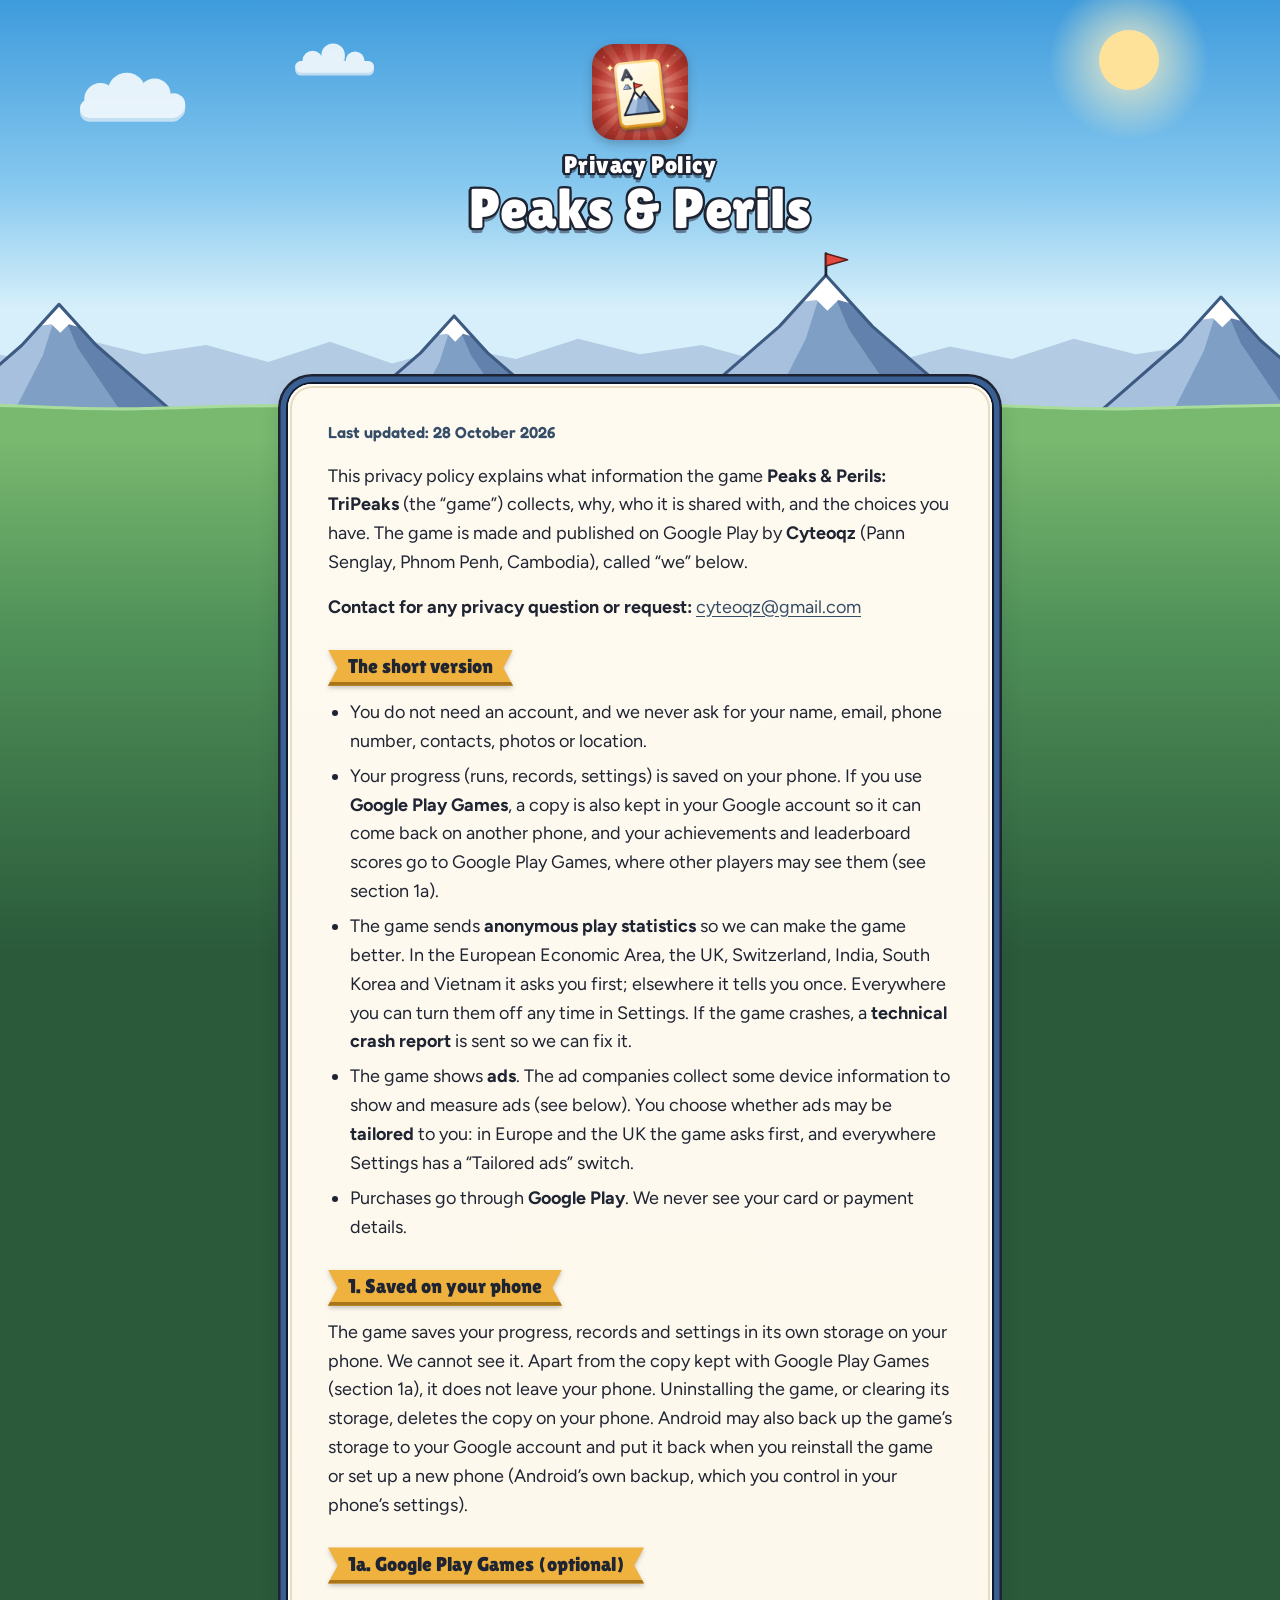
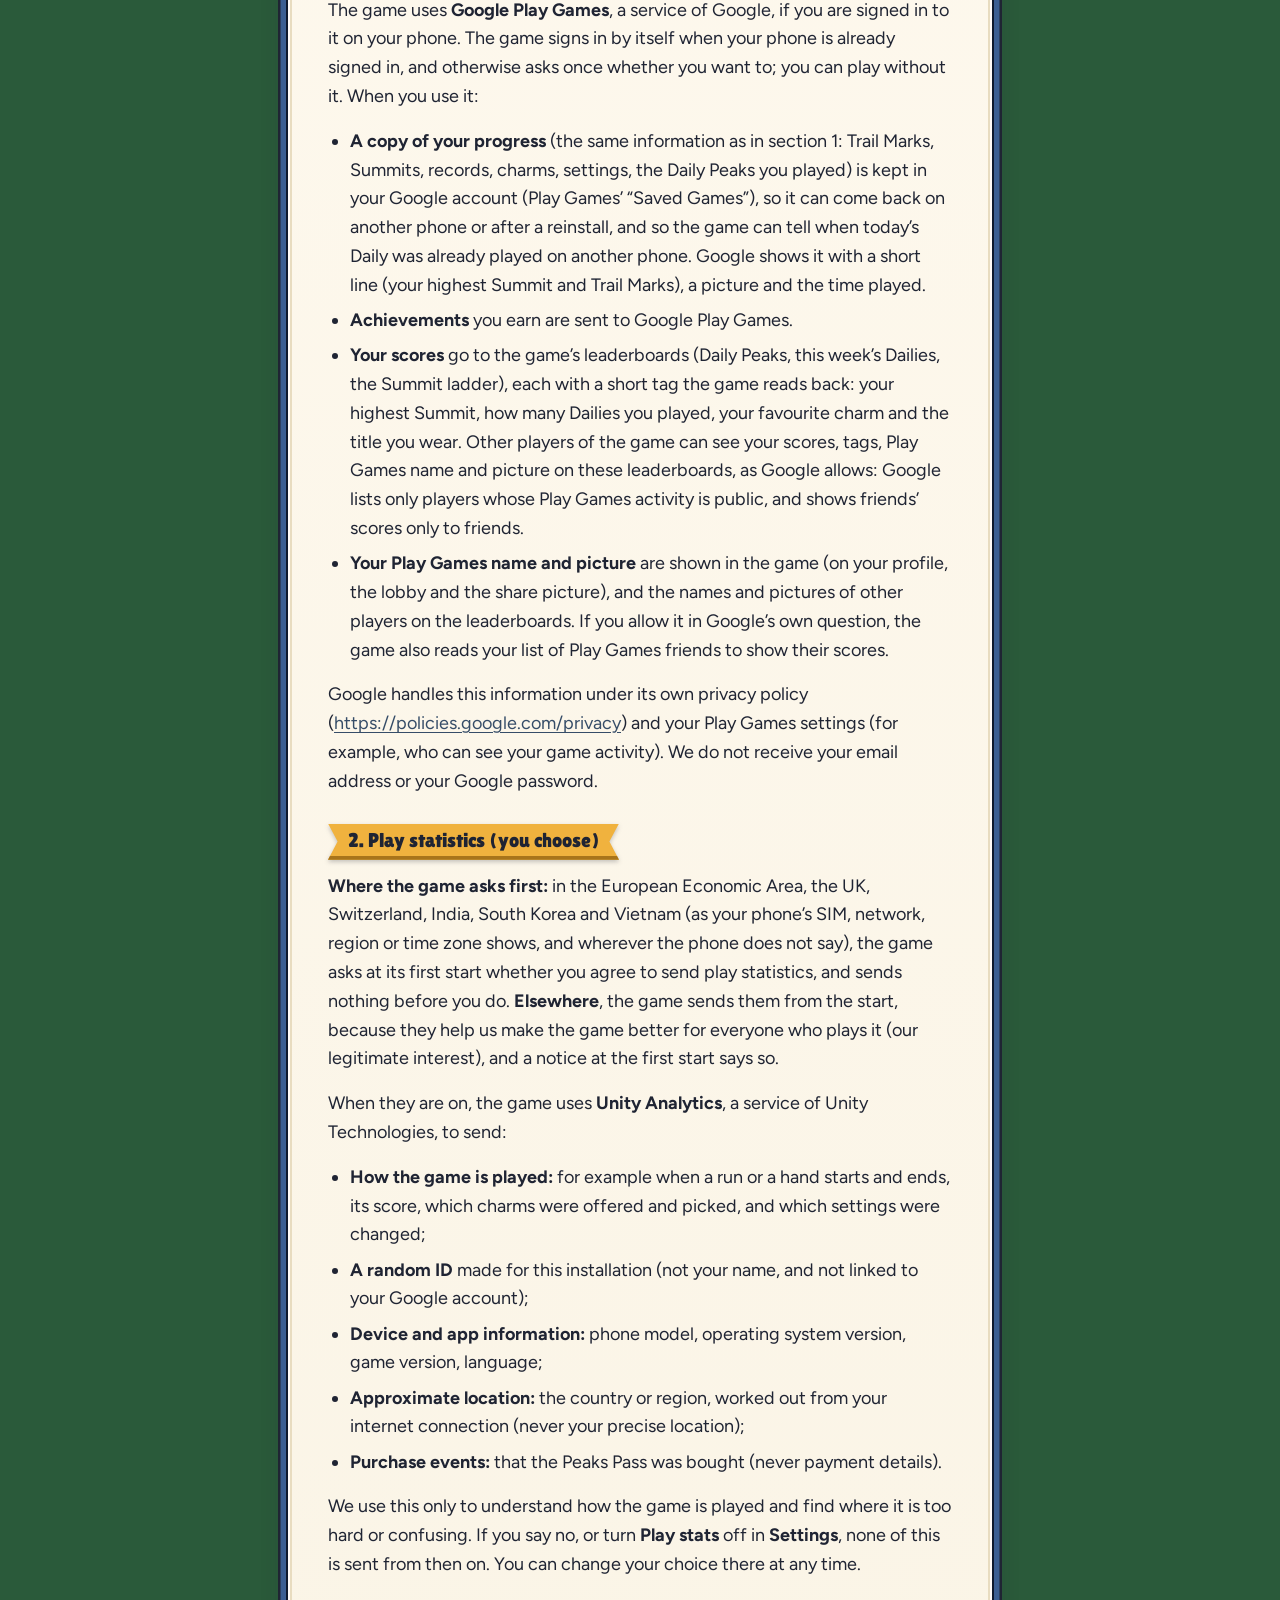
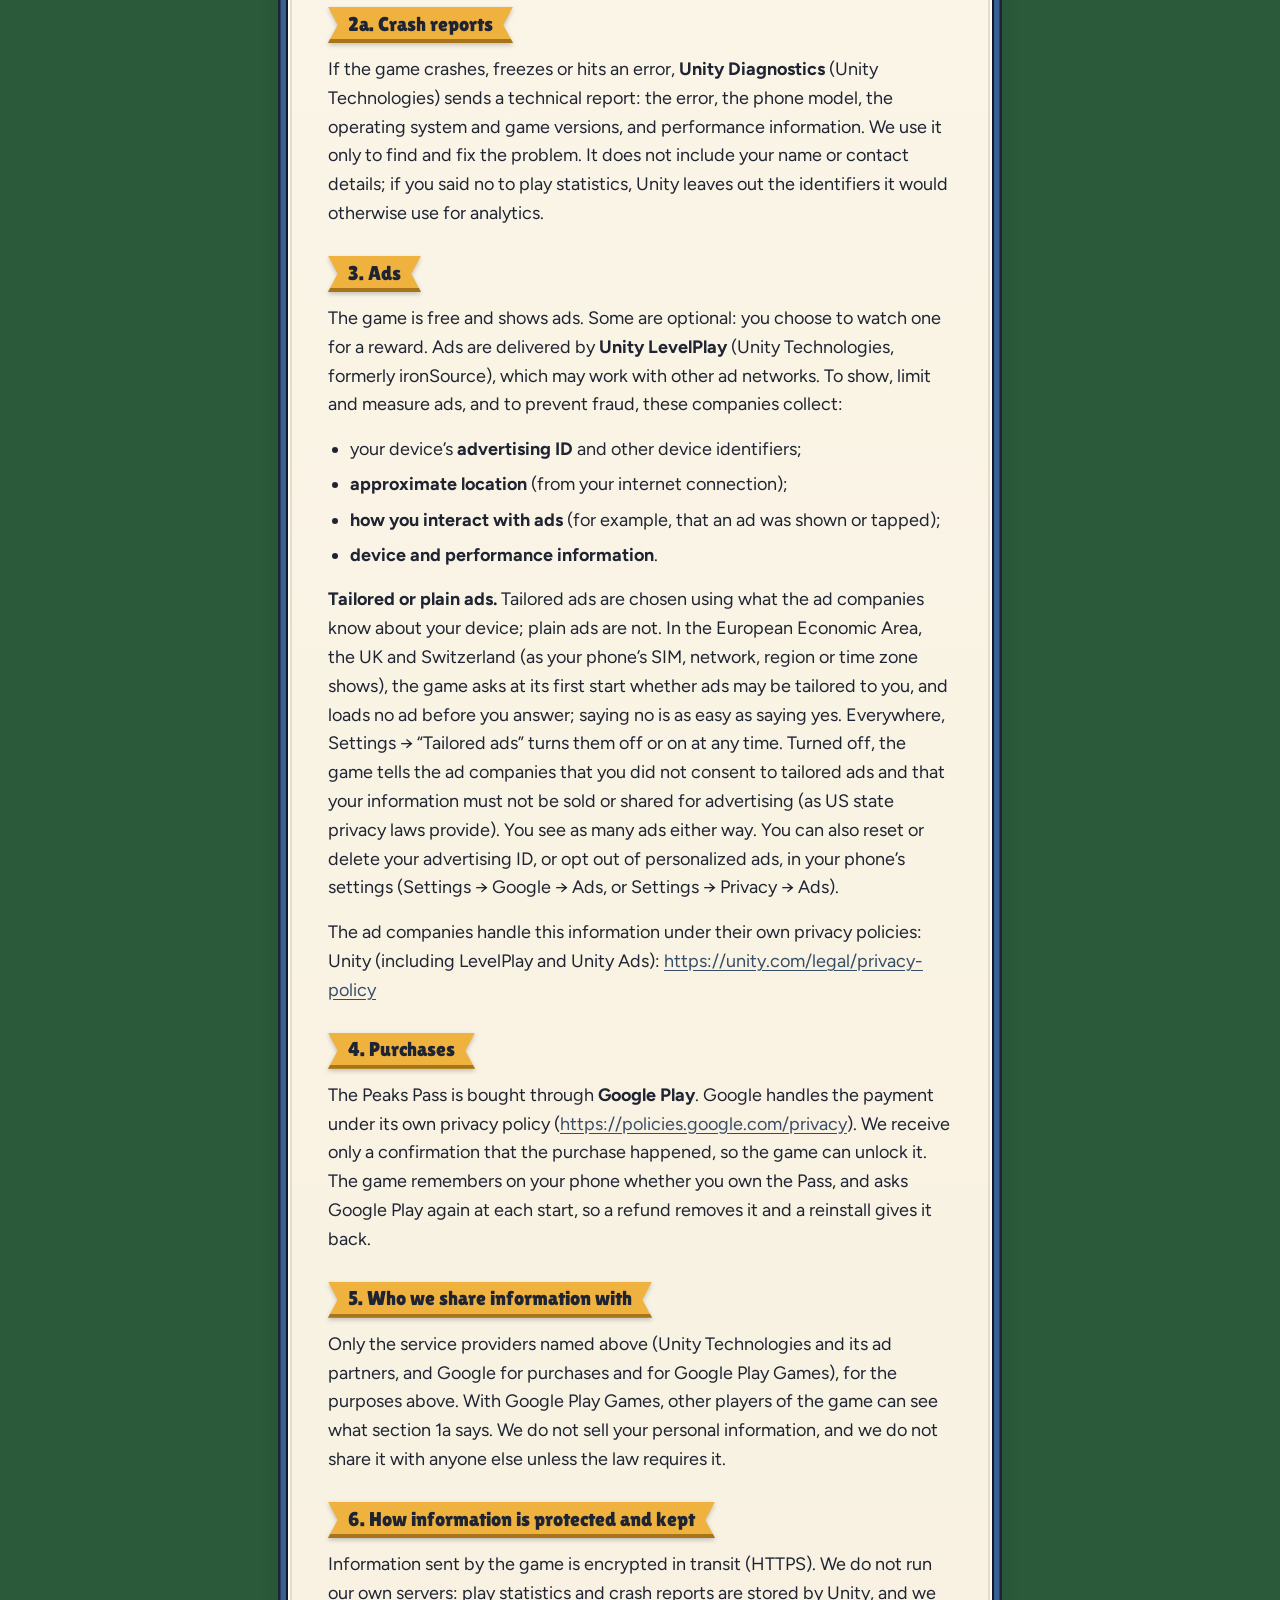
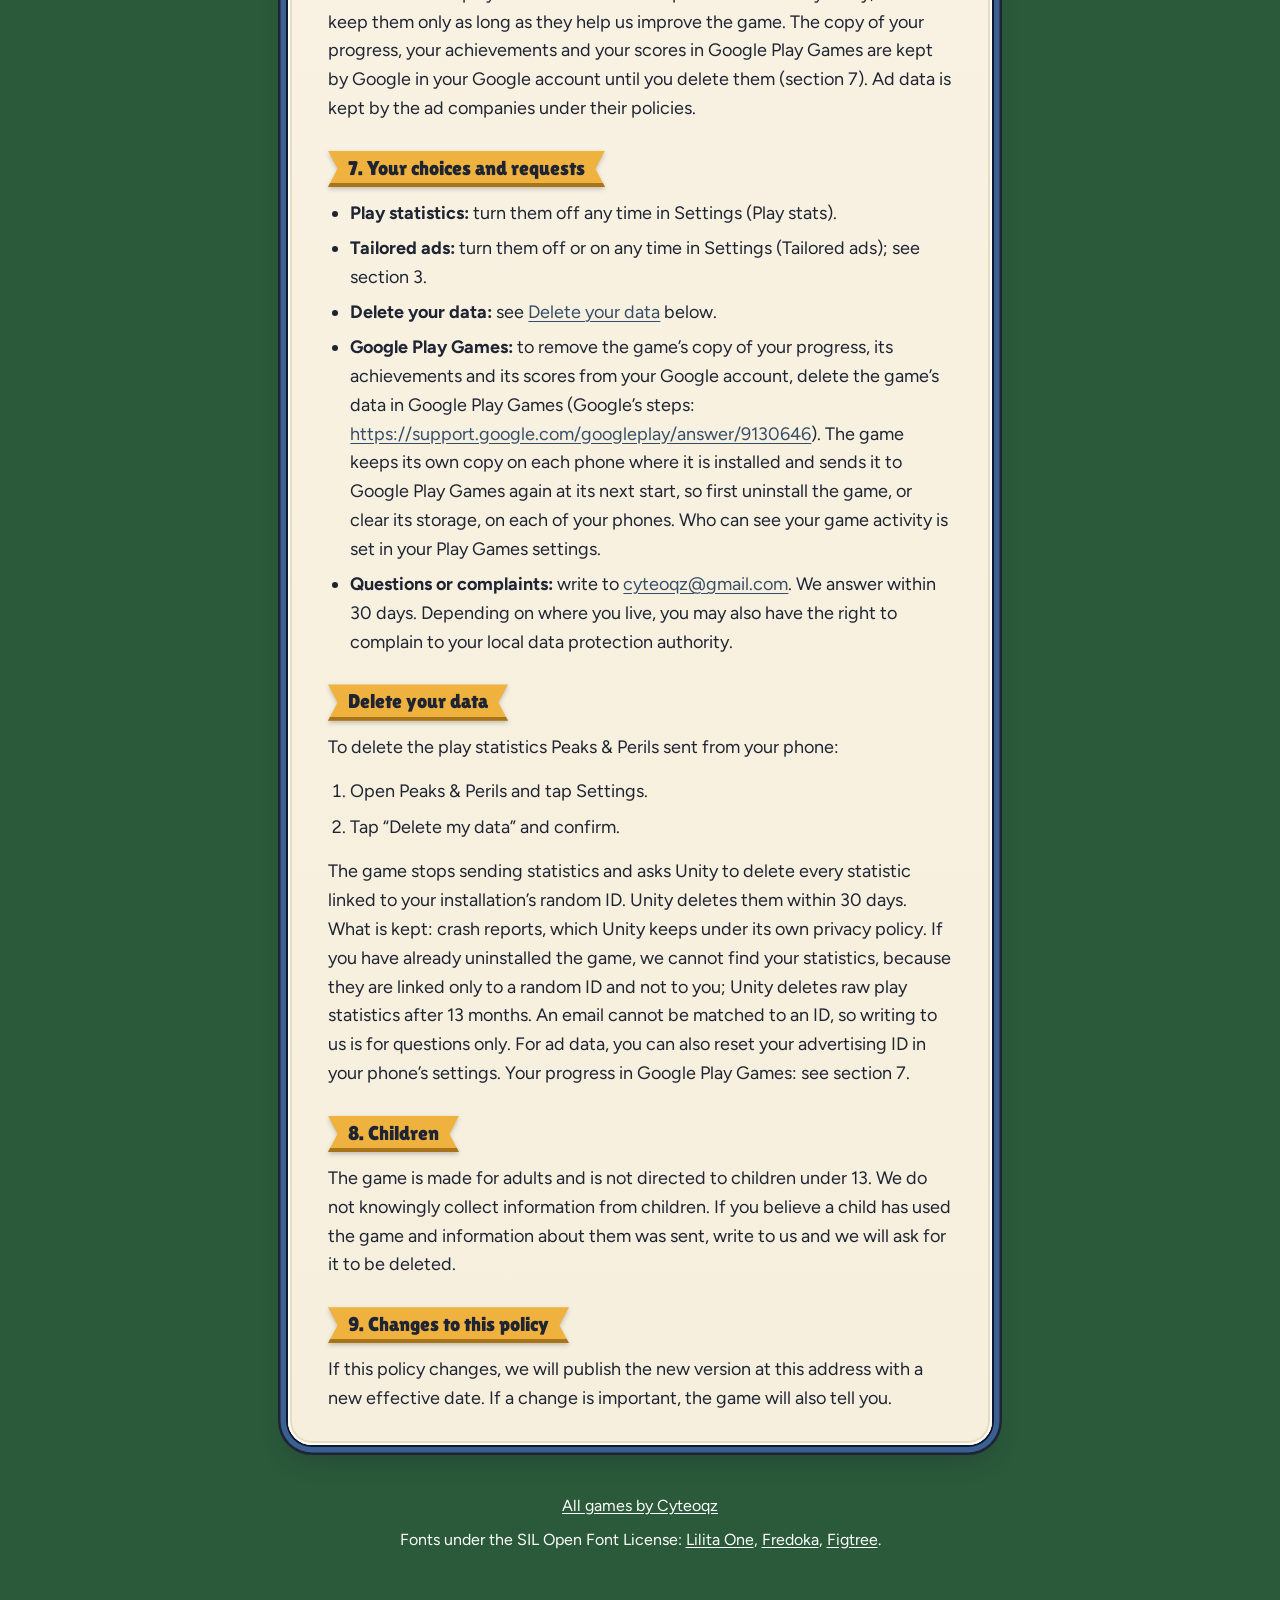
==== commit ea0ad59b: "Peaks & Perils: play statistics asked first only where the law asks In the EEA, the UK, Switzerland," ====
--- a/peaks-and-perils/index.html
+++ b/peaks-and-perils/index.html
@@ -50,7 +50,7 @@
 
 <main>
   <article class="card">
-    <p class="updated">Last updated: 24 October 2026</p>
+    <p class="updated">Last updated: 28 October 2026</p>
 
     <p>This privacy policy explains what information the game <strong>Peaks &amp; Perils: TriPeaks</strong> (the
     &ldquo;game&rdquo;) collects, why, who it is shared with, and the choices you have. The game is made and published on
@@ -63,8 +63,9 @@
       <li>Your progress (runs, records, settings) is saved on your phone. If you use <strong>Google Play Games</strong>, a
       copy is also kept in your Google account so it can come back on another phone, and your achievements and leaderboard
       scores go to Google Play Games, where other players may see them (see section 1a).</li>
-      <li>With your permission, the game sends <strong>anonymous play statistics</strong> so we can make the game better.
-      You can say no, and change your mind any time in Settings. If the game crashes, a <strong>technical crash
+      <li>The game sends <strong>anonymous play statistics</strong> so we can make the game better. In the European
+      Economic Area, the UK, Switzerland, India, South Korea and Vietnam it asks you first; elsewhere it tells you once.
+      Everywhere you can turn them off any time in Settings. If the game crashes, a <strong>technical crash
       report</strong> is sent so we can fix it.</li>
       <li>The game shows <strong>ads</strong>. The ad companies collect some device information to show and measure ads
       (see below). You choose whether ads may be <strong>tailored</strong> to you: in Europe and the UK the game asks first,
@@ -103,9 +104,13 @@
     (<a href="https://policies.google.com/privacy">https://policies.google.com/privacy</a>) and your Play Games settings
     (for example, who can see your game activity). We do not receive your email address or your Google password.</p>
 
-    <h2><span>2. Play statistics (only with your permission)</span></h2>
-    <p>On first launch the game asks whether you agree to send play statistics. If you agree, the game uses <strong>Unity
-    Analytics</strong>, a service of Unity Technologies, to send:</p>
+    <h2><span>2. Play statistics (you choose)</span></h2>
+    <p><strong>Where the game asks first:</strong> in the European Economic Area, the UK, Switzerland, India, South Korea
+    and Vietnam (as your phone&rsquo;s SIM, network, region or time zone shows, and wherever the phone does not say), the
+    game asks at its first start whether you agree to send play statistics, and sends nothing before you do.
+    <strong>Elsewhere</strong>, the game sends them from the start, because they help us make the game better for
+    everyone who plays it (our legitimate interest), and a notice at the first start says so.</p>
+    <p>When they are on, the game uses <strong>Unity Analytics</strong>, a service of Unity Technologies, to send:</p>
     <ul>
       <li><strong>How the game is played:</strong> for example when a run or a hand starts and ends, its score, which charms
       were offered and picked, and which settings were changed;</li>
@@ -116,7 +121,8 @@
       <li><strong>Purchase events:</strong> that the Peaks Pass was bought (never payment details).</li>
     </ul>
     <p>We use this only to understand how the game is played and find where it is too hard or confusing. If you say no,
-    none of this is sent. You can change your answer in <strong>Settings</strong> (Play stats) at any time.</p>
+    or turn <strong>Play stats</strong> off in <strong>Settings</strong>, none of this is sent from then on. You can
+    change your choice there at any time.</p>
 
     <h2><span>2a. Crash reports</span></h2>
     <p>If the game crashes, freezes or hits an error, <strong>Unity Diagnostics</strong> (Unity Technologies) sends a
